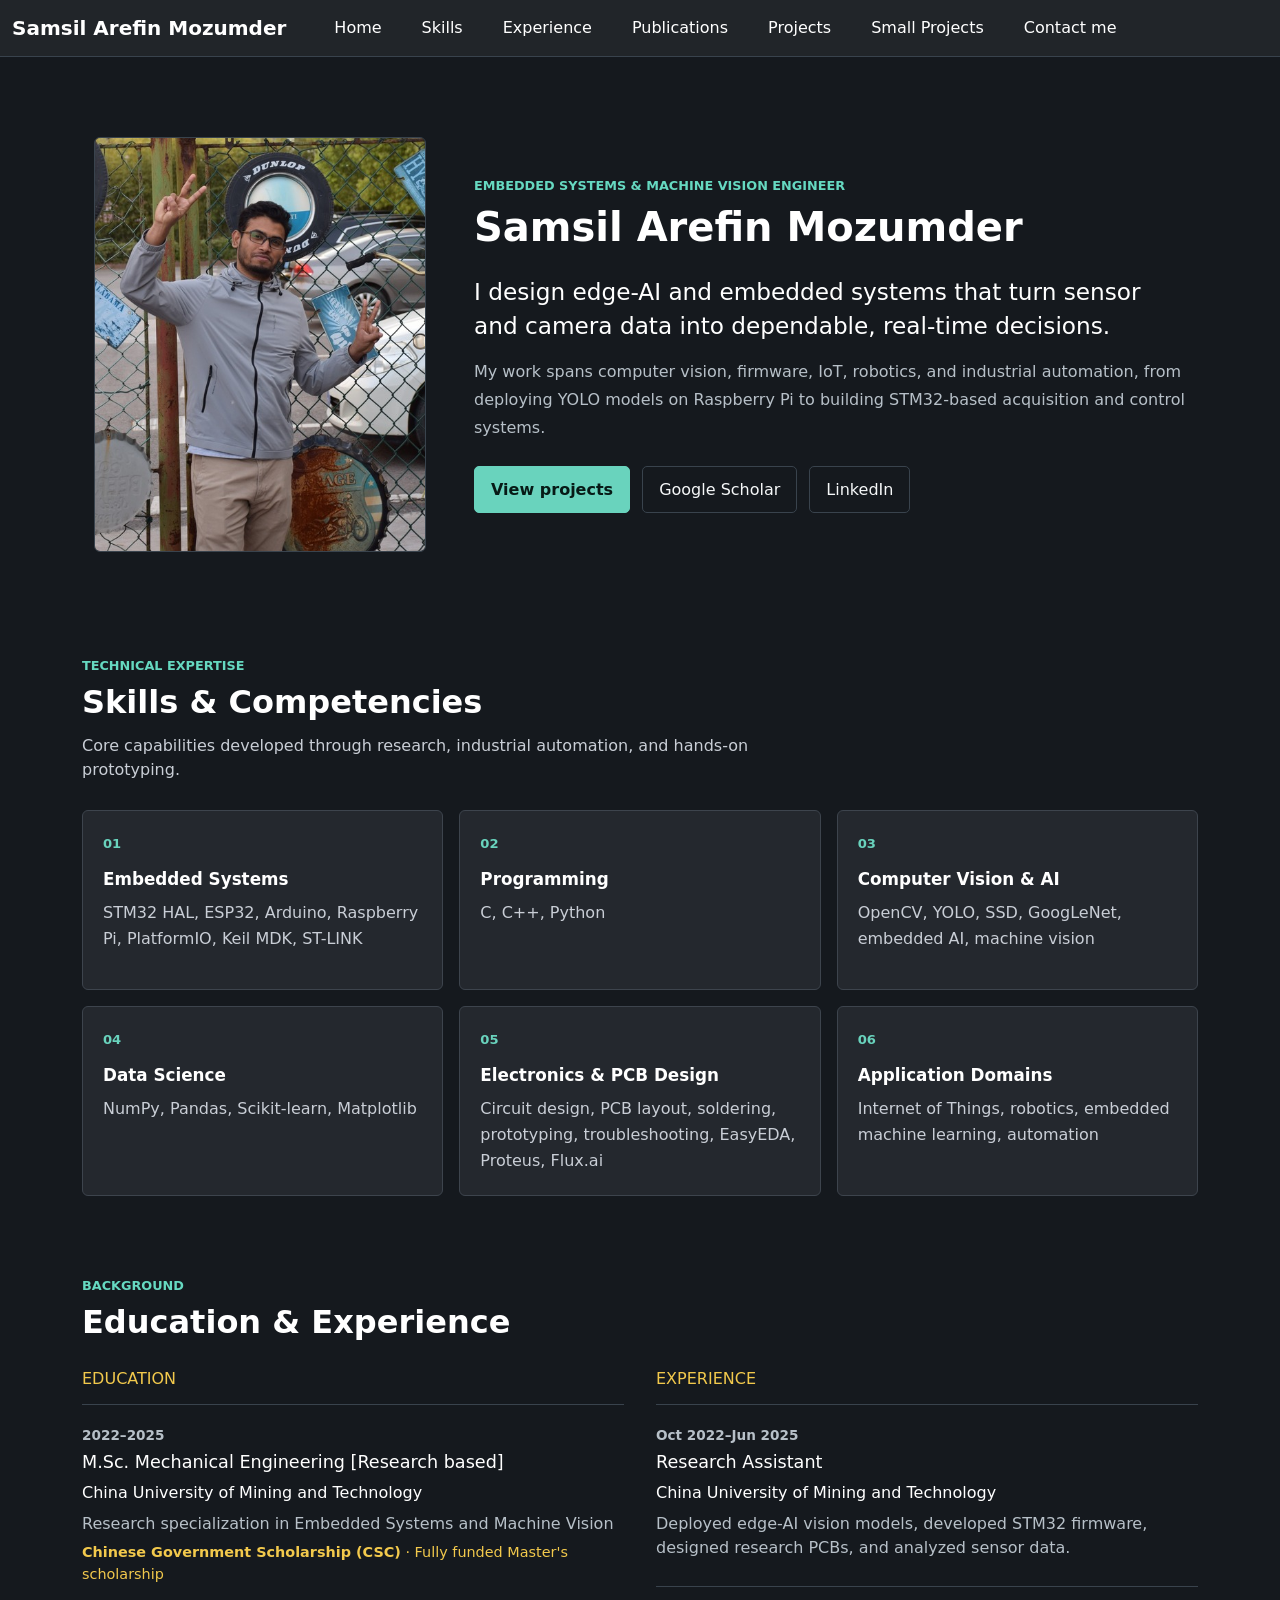
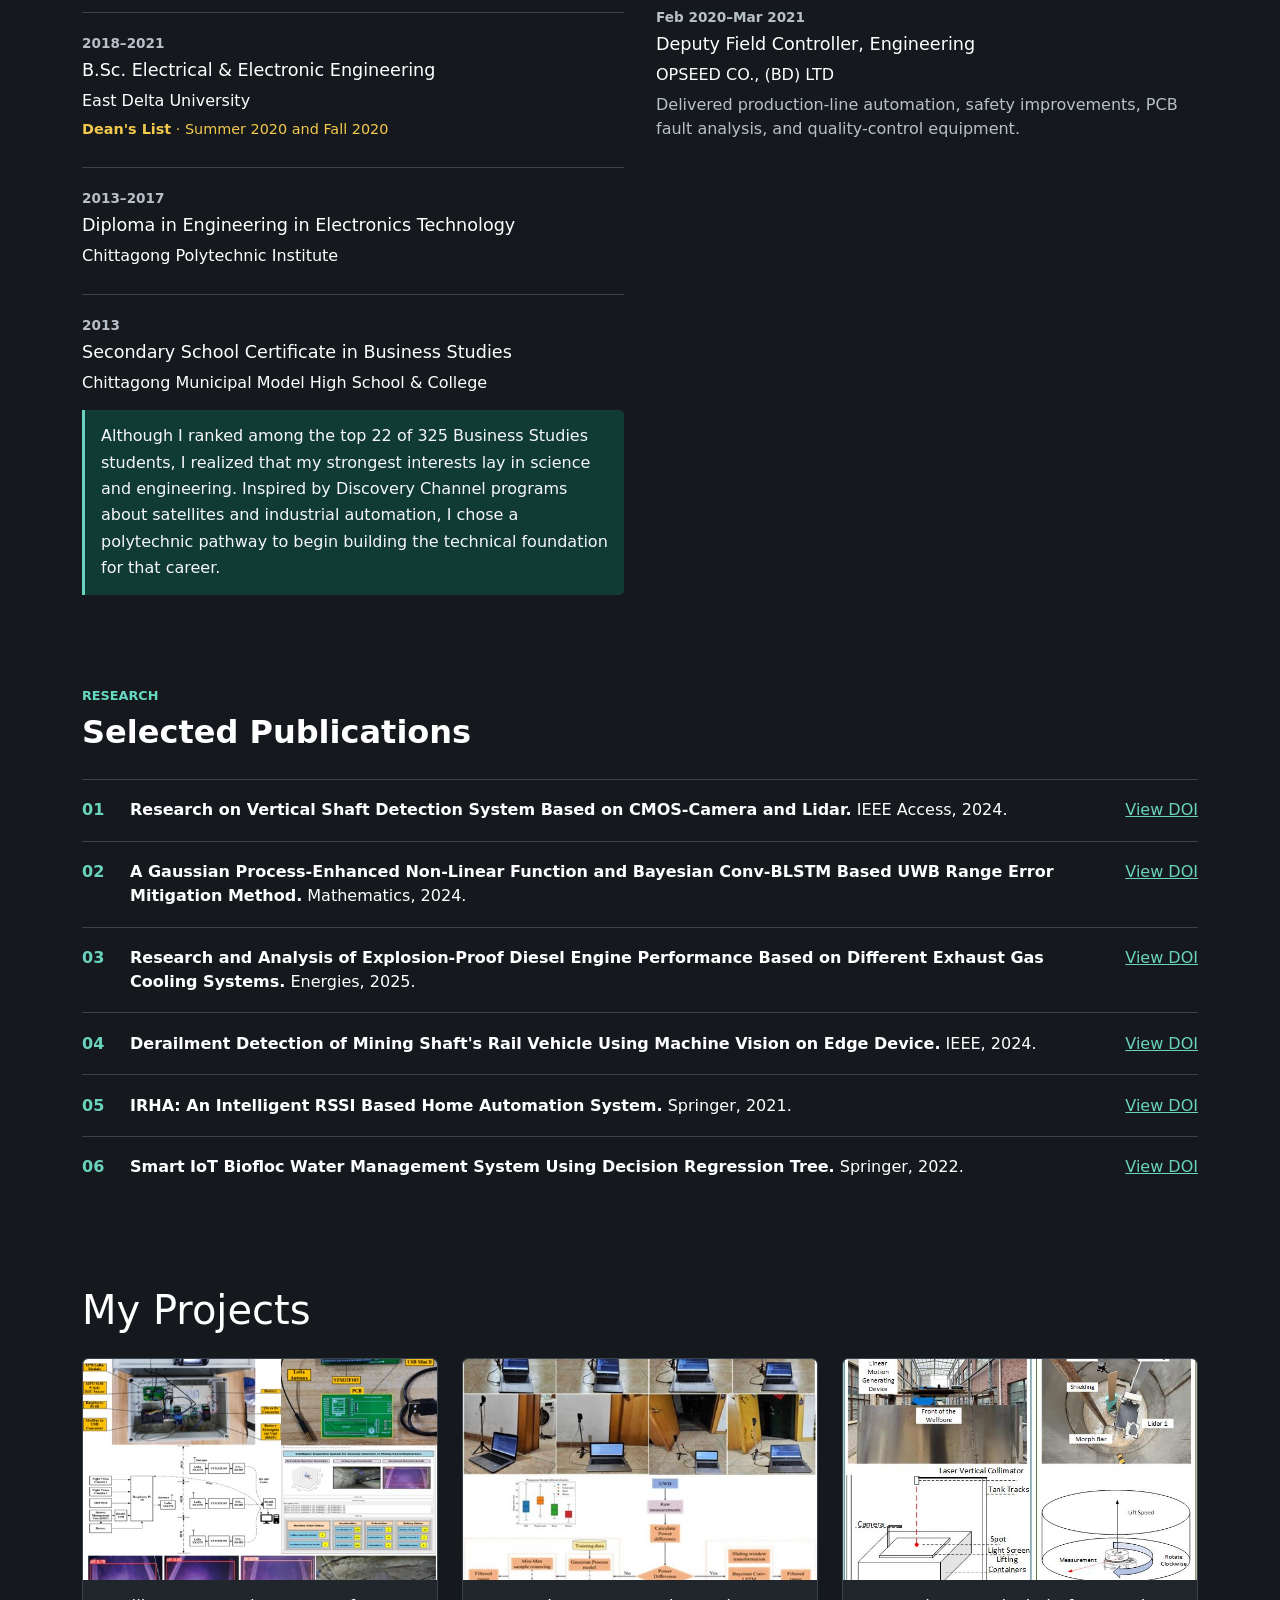
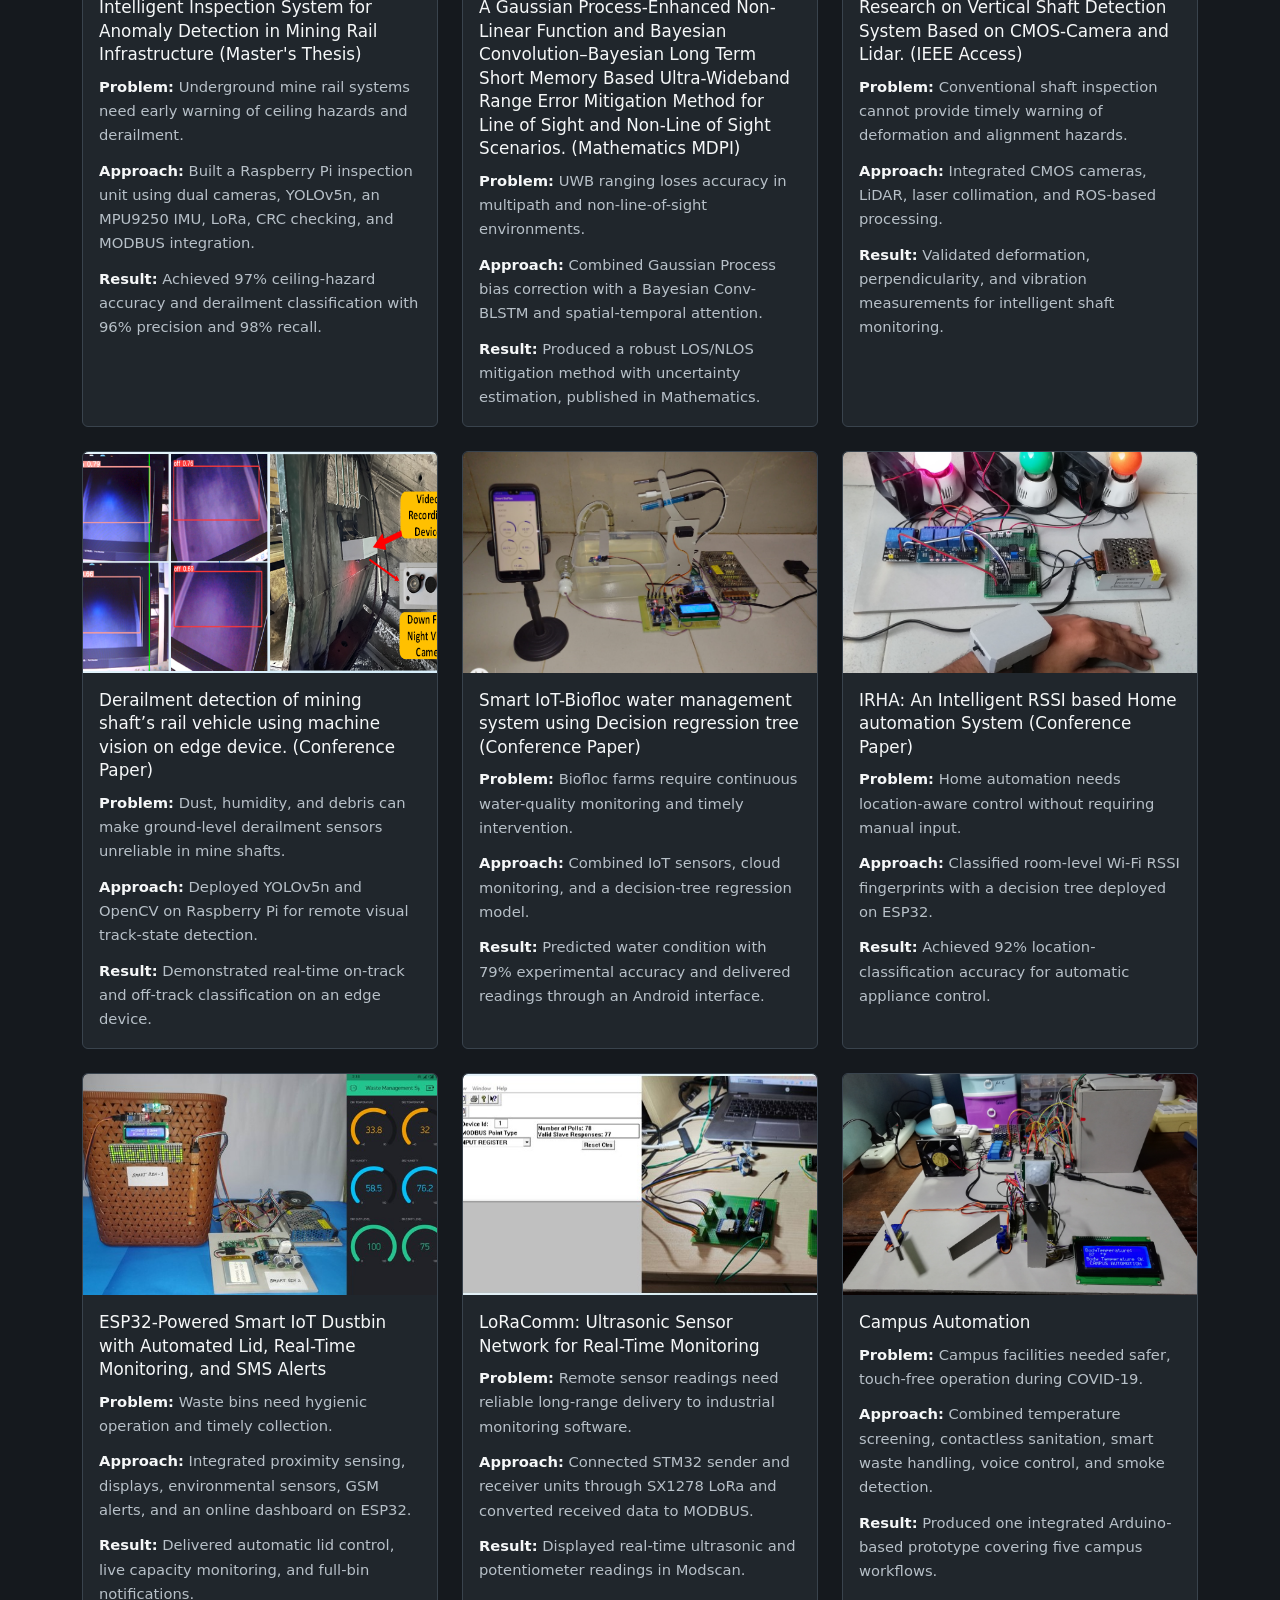
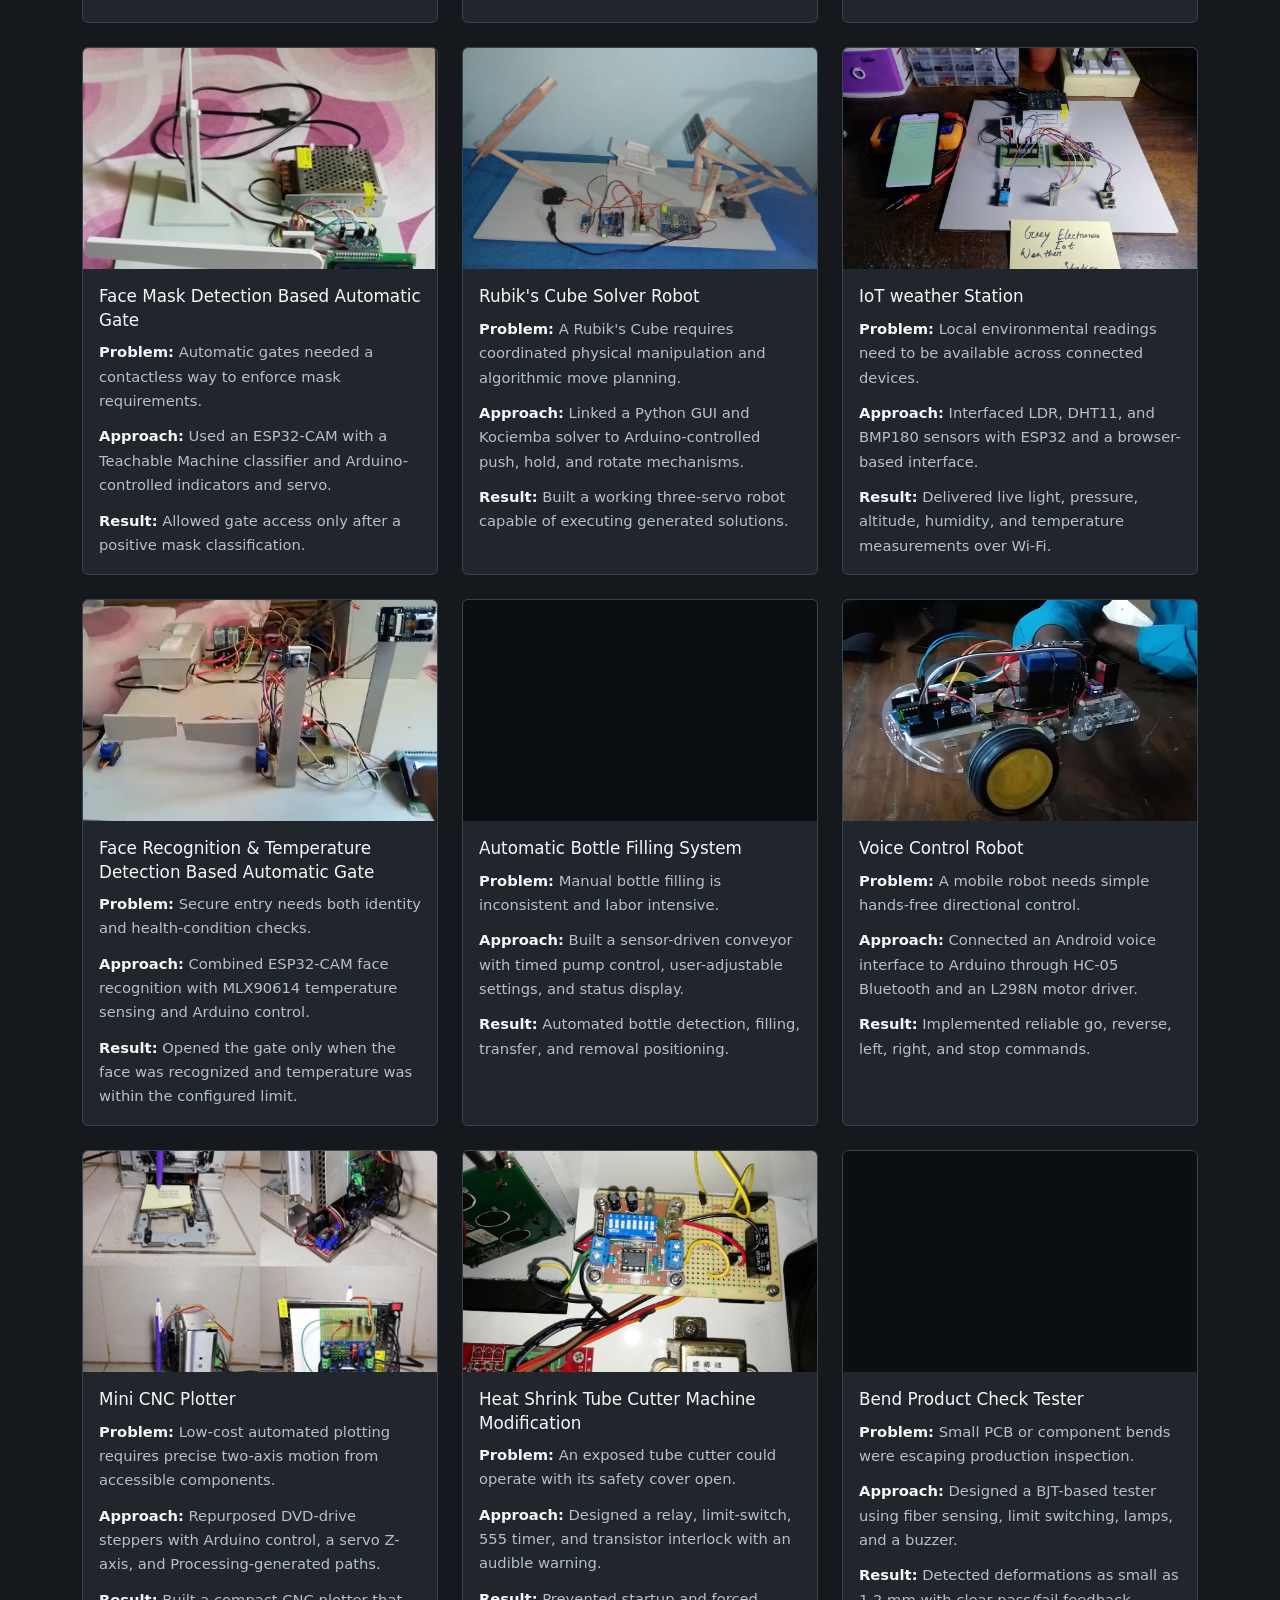
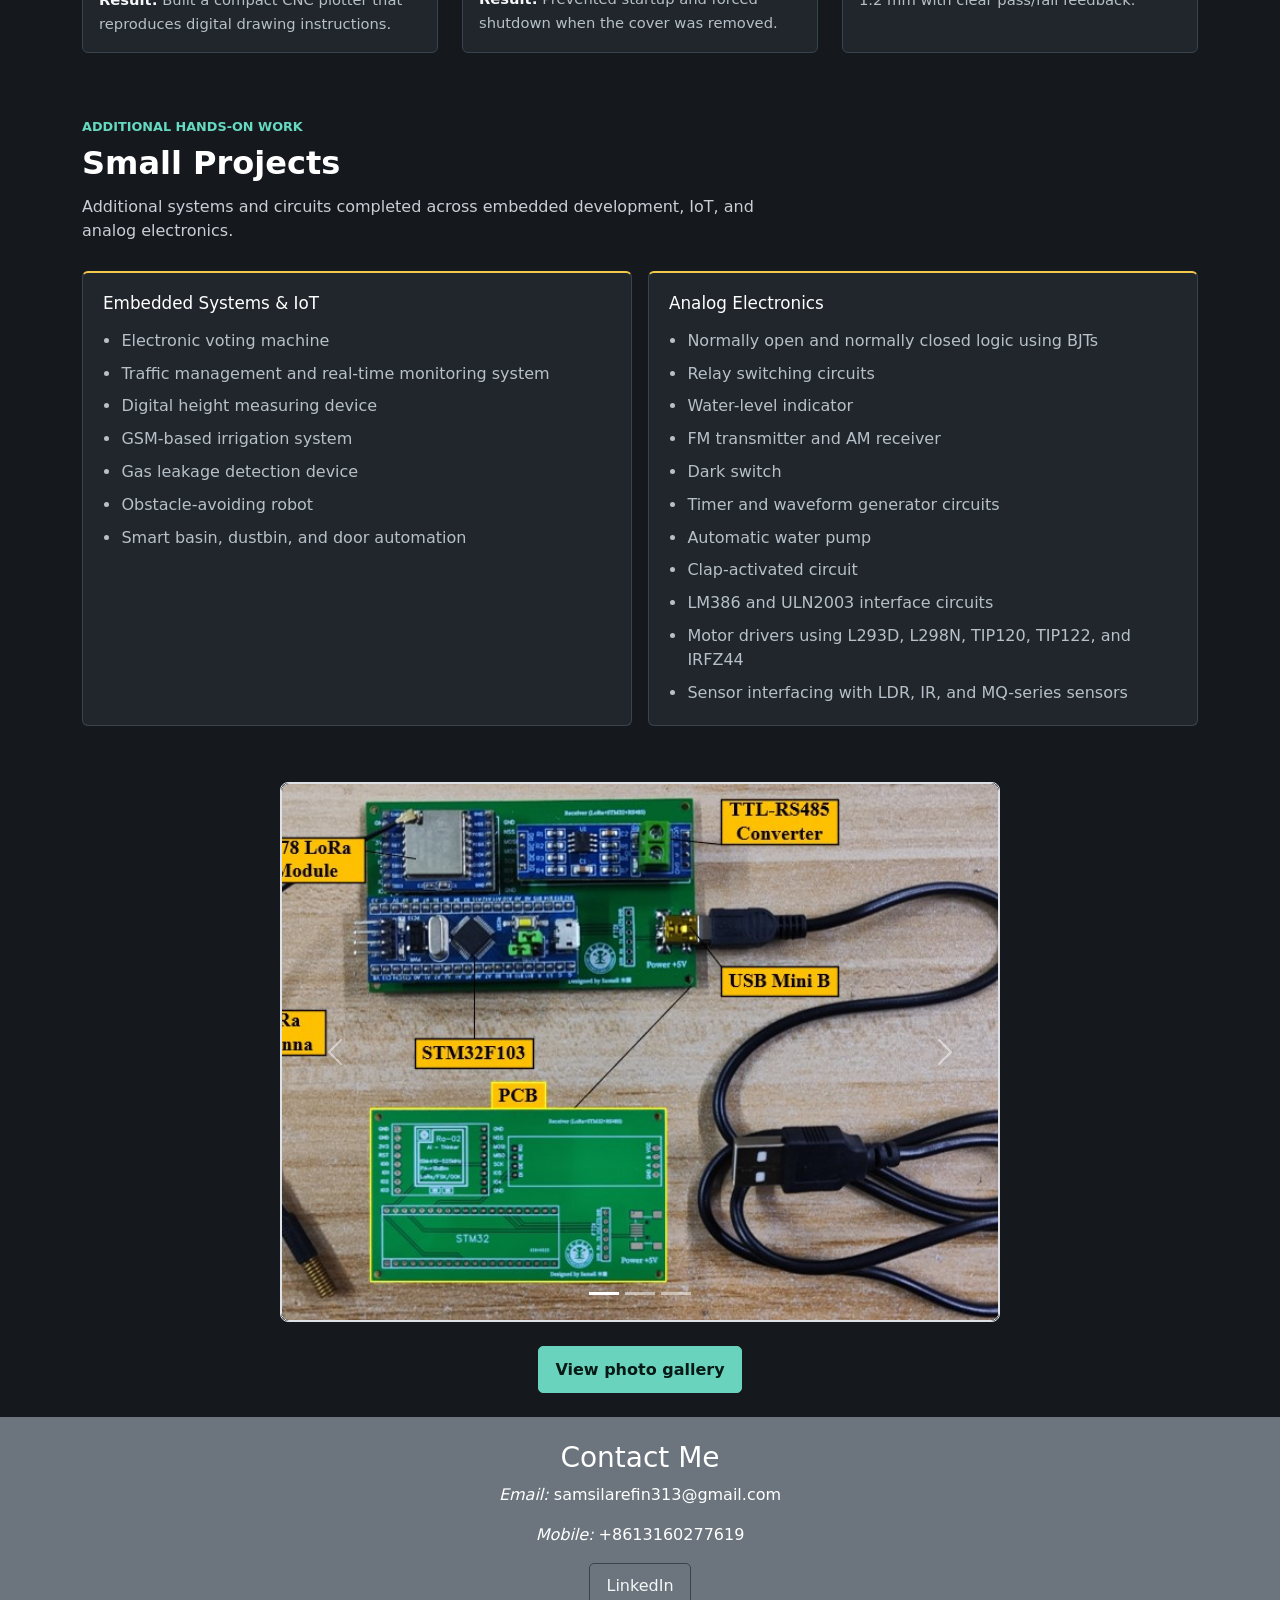
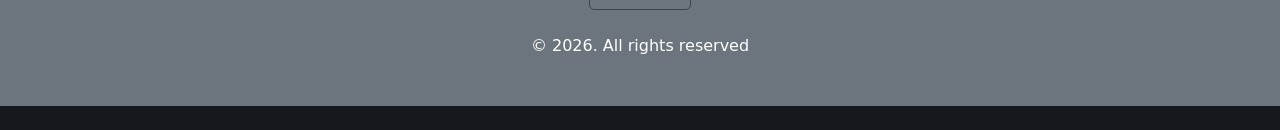
==== index.html @ e3fdceba "Highlight education pathway note" ====
<!DOCTYPE html>
<html lang="en">

<head>
  <meta charset="UTF-8" />
  <meta http-equiv="X-UA-Compatible" content="IE=edge" />
  <meta name="viewport" content="width=device-width, initial-scale=1.0" />
  <meta name="description" content="Embedded systems and machine vision engineer specializing in edge AI, computer vision, IoT, robotics, and industrial automation." />
  <title>Samsil Arefin Mozumder</title>
  <link rel="shortcut icon" href="images/Group 33091 (1).png" type="image/x-icon" />
  <link rel="stylesheet" href="style.css" />
  <link href="https://cdn.jsdelivr.net/npm/bootstrap@5.3.8/dist/css/bootstrap.min.css" rel="stylesheet"
    integrity="sha384-sRIl4kxILFvY47J16cr9ZwB07vP4J8+LH7qKQnuqkuIAvNWLzeN8tE5YBujZqJLB" crossorigin="anonymous" />
</head>

<body class="bg-dark">
  <header>
    <nav class="navbar navbar-expand-lg navbar-dark bg-dark">
      <div class="container-fluid">
        <a class="navbar-brand" href="#home">Samsil Arefin Mozumder</a>
        <button class="navbar-toggler" type="button" data-bs-toggle="collapse" data-bs-target="#navbarNavDropdown"
          aria-controls="navbarNavDropdown" aria-expanded="false" aria-label="Toggle navigation">
          <span class="navbar-toggler-icon"></span>
        </button>
        <div class="collapse navbar-collapse" id="navbarNavDropdown">
          <ul class="navbar-nav">
            <li class="nav-item">
              <a class="nav-link active btn-hover ms-4" aria-current="page" href="#home">Home</a>
            </li>
            <li class="nav-item">
              <a class="nav-link active btn-hover ms-4" href="#skills">Skills</a>
            </li>
            <li class="nav-item">
              <a class="nav-link active btn-hover ms-4" href="#experience">Experience</a>
            </li>
            <li class="nav-item">
              <a class="nav-link active btn-hover ms-4" href="#publications">Publications</a>
            </li>
            <li class="nav-item">
              <a class="nav-link active btn-hover ms-4" href="#projects">Projects</a>
            </li>
            <li class="nav-item">
              <a class="nav-link active btn-hover ms-4" href="#small-projects">Small Projects</a>
            </li>
            <li class="nav-item">
              <a class="nav-link active btn-hover ms-4" href="#contact">Contact me</a>
            </li>
          </ul>
        </div>
      </div>
    </nav>
  </header>

  <main class="container text-white">
    <div id="home" class="row align-item-center">
      <div class="col-lg-4 p-4 ms-auto mt-4">
        <img class="w-100" src="images/PP (1).jpg" alt="Portrait of Samsil Arefin Mozumder" />
      </div>

      <div class="col-lg-8 p-4 ms-auto mt-4">
        <p class="section-label">Embedded systems &amp; machine vision engineer</p>
        <h1 class="text-white mb-4 fw-bolder">Samsil Arefin Mozumder</h1>
        <p class="profile-lead">I design edge-AI and embedded systems that turn sensor and camera data into dependable, real-time decisions.</p>
        <p class="profile-summary">My work spans computer vision, firmware, IoT, robotics, and industrial automation, from deploying YOLO models on Raspberry Pi to building STM32-based acquisition and control systems.</p>
        <div class="profile-actions">
          <a class="action-link action-primary" href="#projects">View projects</a>
          <a class="action-link" href="https://scholar.google.com/citations?user=PEfnKz0AAAAJ&amp;hl=en" target="_blank" rel="noopener noreferrer">Google Scholar</a>
          <a class="action-link" href="https://www.linkedin.com/in/samsil-arefin-mozumder-20b20a14b/" target="_blank" rel="noopener noreferrer">LinkedIn</a>
        </div>

      </div>
    </div>

    <section id="skills" class="skills-section" aria-labelledby="skills-heading">
      <div class="section-heading">
        <p class="section-label">Technical expertise</p>
        <h2 id="skills-heading">Skills &amp; Competencies</h2>
        <p>Core capabilities developed through research, industrial automation, and hands-on prototyping.</p>
      </div>

      <div class="skills-grid">
        <article class="skill-group">
          <span class="skill-marker">01</span>
          <h3>Embedded Systems</h3>
          <p>STM32 HAL, ESP32, Arduino, Raspberry Pi, PlatformIO, Keil MDK, ST-LINK</p>
        </article>
        <article class="skill-group">
          <span class="skill-marker">02</span>
          <h3>Programming</h3>
          <p>C, C++, Python</p>
        </article>
        <article class="skill-group">
          <span class="skill-marker">03</span>
          <h3>Computer Vision &amp; AI</h3>
          <p>OpenCV, YOLO, SSD, GoogLeNet, embedded AI, machine vision</p>
        </article>
        <article class="skill-group">
          <span class="skill-marker">04</span>
          <h3>Data Science</h3>
          <p>NumPy, Pandas, Scikit-learn, Matplotlib</p>
        </article>
        <article class="skill-group">
          <span class="skill-marker">05</span>
          <h3>Electronics &amp; PCB Design</h3>
          <p>Circuit design, PCB layout, soldering, prototyping, troubleshooting, EasyEDA, Proteus, Flux.ai</p>
        </article>
        <article class="skill-group">
          <span class="skill-marker">06</span>
          <h3>Application Domains</h3>
          <p>Internet of Things, robotics, embedded machine learning, automation</p>
        </article>
      </div>
    </section>

    <section id="experience" class="content-section" aria-labelledby="experience-heading">
      <div class="section-heading"><p class="section-label">Background</p><h2 id="experience-heading">Education &amp; Experience</h2></div>
      <div class="timeline-grid">
        <div>
          <h3 class="column-title">Education</h3>
          <article class="timeline-item"><p class="item-date">2022–2025</p><h4>M.Sc. Mechanical Engineering [Research based]</h4><p>China University of Mining and Technology</p><p class="item-detail">Research specialization in Embedded Systems and Machine Vision</p><p class="education-honor"><strong>Chinese Government Scholarship (CSC)</strong> · Fully funded Master's scholarship</p></article>
          <article class="timeline-item"><p class="item-date">2018–2021</p><h4>B.Sc. Electrical &amp; Electronic Engineering</h4><p>East Delta University</p><p class="education-honor"><strong>Dean's List</strong> · Summer 2020 and Fall 2020</p></article>
          <article class="timeline-item"><p class="item-date">2013–2017</p><h4>Diploma in Engineering in Electronics Technology</h4><p>Chittagong Polytechnic Institute</p></article>
          <article class="timeline-item"><p class="item-date">2013</p><h4>Secondary School Certificate in Business Studies</h4><p>Chittagong Municipal Model High School &amp; College</p><p class="pathway-note">Although I ranked among the top 22 of 325 Business Studies students, I realized that my strongest interests lay in science and engineering. Inspired by Discovery Channel programs about satellites and industrial automation, I chose a polytechnic pathway to begin building the technical foundation for that career.</p></article>
        </div>
        <div>
          <h3 class="column-title">Experience</h3>
          <article class="timeline-item"><p class="item-date">Oct 2022–Jun 2025</p><h4>Research Assistant</h4><p>China University of Mining and Technology</p><p class="item-detail">Deployed edge-AI vision models, developed STM32 firmware, designed research PCBs, and analyzed sensor data.</p></article>
          <article class="timeline-item"><p class="item-date">Feb 2020–Mar 2021</p><h4>Deputy Field Controller, Engineering</h4><p>OPSEED CO., (BD) LTD</p><p class="item-detail">Delivered production-line automation, safety improvements, PCB fault analysis, and quality-control equipment.</p></article>
        </div>
      </div>
    </section>

    <section id="publications" class="content-section" aria-labelledby="publications-heading">
      <div class="section-heading"><p class="section-label">Research</p><h2 id="publications-heading">Selected Publications</h2></div>
      <ol class="publication-list">
        <li><span><strong>Research on Vertical Shaft Detection System Based on CMOS-Camera and Lidar.</strong> IEEE Access, 2024.</span><a href="https://doi.org/10.1109/access.2024.3420888" target="_blank" rel="noopener noreferrer">View DOI</a></li>
        <li><span><strong>A Gaussian Process-Enhanced Non-Linear Function and Bayesian Conv-BLSTM Based UWB Range Error Mitigation Method.</strong> Mathematics, 2024.</span><a href="https://doi.org/10.3390/math12233866" target="_blank" rel="noopener noreferrer">View DOI</a></li>
        <li><span><strong>Research and Analysis of Explosion-Proof Diesel Engine Performance Based on Different Exhaust Gas Cooling Systems.</strong> Energies, 2025.</span><a href="https://doi.org/10.3390/en18030610" target="_blank" rel="noopener noreferrer">View DOI</a></li>
        <li><span><strong>Derailment Detection of Mining Shaft's Rail Vehicle Using Machine Vision on Edge Device.</strong> IEEE, 2024.</span><a href="https://doi.org/10.1109/iditr62018.2024.10554334" target="_blank" rel="noopener noreferrer">View DOI</a></li>
        <li><span><strong>IRHA: An Intelligent RSSI Based Home Automation System.</strong> Springer, 2021.</span><a href="https://doi.org/10.1007/978-981-19-2541-2_14" target="_blank" rel="noopener noreferrer">View DOI</a></li>
        <li><span><strong>Smart IoT Biofloc Water Management System Using Decision Regression Tree.</strong> Springer, 2022.</span><a href="https://doi.org/10.1007/978-981-19-2445-3_15" target="_blank" rel="noopener noreferrer">View DOI</a></li>
      </ol>
    </section>

    <!------------------
             Project Card Area  
          ----------------------->

        <div id="projects">
      <h1 class="my-4">My Projects</h1>
      <div class="row row-cols-1 row-cols-md-3 g-4 text-black">
        <div class="col">
          <div class="card h-100 single-card rounded-2">
            <img src="images/project/ms-thesis.jpg" class="card-img-top" alt="Mining rail infrastructure inspection system" loading="lazy" decoding="async" />
            <div class="card-body">
              <h5 class="card-title">
                 Intelligent Inspection System for Anomaly Detection in Mining Rail Infrastructure (Master's Thesis)

              </h5>
              <div class="card-text project-summary">
                <p><strong>Problem:</strong> Underground mine rail systems need early warning of ceiling hazards and derailment.</p>
                <p><strong>Approach:</strong> Built a Raspberry Pi inspection unit using dual cameras, YOLOv5n, an MPU9250 IMU, LoRa, CRC checking, and MODBUS integration.</p>
                <p><strong>Result:</strong> Achieved 97% ceiling-hazard accuracy and derailment classification with 96% precision and 98% recall.</p>
              </div>
            </div>
          </div>
        </div>
        <div class="col">
          
          <div class="card h-100 single-card rounded-2">
            <img src="images/project/uwb.jpg" class="card-img-top" alt="Ultra-wideband ranging research setup" loading="lazy" decoding="async" />
            <div class="card-body">
              <h5 class="card-title">
                 A Gaussian Process-Enhanced Non-Linear Function and Bayesian Convolution–Bayesian Long Term
                Short Memory Based Ultra-Wideband Range Error Mitigation Method for Line of Sight and 
                Non-Line of Sight Scenarios. (Mathematics MDPI)

              </h5>
              <div class="card-text project-summary">
                <p><strong>Problem:</strong> UWB ranging loses accuracy in multipath and non-line-of-sight environments.</p>
                <p><strong>Approach:</strong> Combined Gaussian Process bias correction with a Bayesian Conv-BLSTM and spatial-temporal attention.</p>
                <p><strong>Result:</strong> Produced a robust LOS/NLOS mitigation method with uncertainty estimation, published in Mathematics.</p>
              </div>
            </div>
          </div>
        </div>
        <div class="col">
          
          <div class="card h-100 single-card rounded-2">
            <img src="images/project/lidar.jpg" class="card-img-top" alt="CMOS camera and LiDAR shaft inspection system" loading="lazy" decoding="async" />
            <div class="card-body">
              <h5 class="card-title">
                 Research on Vertical Shaft Detection System Based on CMOS-Camera and Lidar. (IEEE Access)
              </h5>
              <div class="card-text project-summary">
                <p><strong>Problem:</strong> Conventional shaft inspection cannot provide timely warning of deformation and alignment hazards.</p>
                <p><strong>Approach:</strong> Integrated CMOS cameras, LiDAR, laser collimation, and ROS-based processing.</p>
                <p><strong>Result:</strong> Validated deformation, perpendicularity, and vibration measurements for intelligent shaft monitoring.</p>
              </div>
            </div>
          </div>
        </div>
        
        <div class="col">
          <div class="card h-100 single-card rounded-2">
            <img src="images/project/profile-MV-MS.png" class="card-img-top" alt="Edge machine-vision derailment detection" loading="lazy" decoding="async" />
            <div class="card-body">
              <h5 class="card-title">
                 Derailment detection of mining shaft’s rail vehicle using machine vision on edge device. (Conference Paper)
              </h5>
              <div class="card-text project-summary">
                <p><strong>Problem:</strong> Dust, humidity, and debris can make ground-level derailment sensors unreliable in mine shafts.</p>
                <p><strong>Approach:</strong> Deployed YOLOv5n and OpenCV on Raspberry Pi for remote visual track-state detection.</p>
                <p><strong>Result:</strong> Demonstrated real-time on-track and off-track classification on an edge device.</p>
              </div>
            </div>
          </div>
        </div>
    
        <div class="col">
          <div class="card h-100 single-card rounded-2">
            <img src="images/project/Bio floc.jpg" class="card-img-top" alt="Smart IoT Biofloc monitoring system" loading="lazy" decoding="async" />
            <div class="card-body">
              <h5 class="card-title">
                Smart IoT-Biofloc water management system using Decision regression tree (Conference Paper)
              </h5>
              <div class="card-text project-summary">
                <p><strong>Problem:</strong> Biofloc farms require continuous water-quality monitoring and timely intervention.</p>
                <p><strong>Approach:</strong> Combined IoT sensors, cloud monitoring, and a decision-tree regression model.</p>
                <p><strong>Result:</strong> Predicted water condition with 79% experimental accuracy and delivered readings through an Android interface.</p>
              </div>
            </div>
          </div>
        </div>

        <div class="col">
          <div class="card h-100 single-card rounded-2">
            <img src="images/project/RSSI.jpg" class="card-img-top" alt="RSSI-based intelligent home automation" loading="lazy" decoding="async" />
            <div class="card-body">
              <h5 class="card-title">
                IRHA: An Intelligent RSSI based Home automation System (Conference Paper)
              </h5>
              <div class="card-text project-summary">
                <p><strong>Problem:</strong> Home automation needs location-aware control without requiring manual input.</p>
                <p><strong>Approach:</strong> Classified room-level Wi-Fi RSSI fingerprints with a decision tree deployed on ESP32.</p>
                <p><strong>Result:</strong> Achieved 92% location-classification accuracy for automatic appliance control.</p>
              </div>
            </div>
          </div>
        </div>

        <div class="col">
          <div class="card h-100 single-card rounded-2">
            <img src="images/project/dustbin.jpg" class="card-img-top" alt="ESP32 smart waste bin prototype" loading="lazy" decoding="async" />
            <div class="card-body">
              <h5 class="card-title">ESP32-Powered Smart IoT Dustbin with Automated Lid, Real-Time Monitoring, and SMS Alerts</h5>
              <div class="card-text project-summary">
                <p><strong>Problem:</strong> Waste bins need hygienic operation and timely collection.</p>
                <p><strong>Approach:</strong> Integrated proximity sensing, displays, environmental sensors, GSM alerts, and an online dashboard on ESP32.</p>
                <p><strong>Result:</strong> Delivered automatic lid control, live capacity monitoring, and full-bin notifications.</p>
              </div>
            </div>
          </div>
        </div>

        <div class="col">
          <div class="card h-100 single-card rounded-2">
            <img src="images/project/lora.jpg" class="card-img-top" alt="STM32 LoRa sensor network" loading="lazy" decoding="async" />
            <div class="card-body">
              <h5 class="card-title">LoRaComm: Ultrasonic Sensor Network for Real-Time Monitoring</h5>
              <div class="card-text project-summary">
                <p><strong>Problem:</strong> Remote sensor readings need reliable long-range delivery to industrial monitoring software.</p>
                <p><strong>Approach:</strong> Connected STM32 sender and receiver units through SX1278 LoRa and converted received data to MODBUS.</p>
                <p><strong>Result:</strong> Displayed real-time ultrasonic and potentiometer readings in Modscan.</p>
              </div>
            </div>
          </div>
        </div>
        

        <div class="col">
          <div class="card h-100 single-card rounded-2">
            <img src="images/project/Campus automation.jpg" class="card-img-top" alt="Contactless campus automation prototype" loading="lazy" decoding="async" />
            <div class="card-body">
              <h5 class="card-title">Campus Automation</h5>
              <div class="card-text project-summary">
                <p><strong>Problem:</strong> Campus facilities needed safer, touch-free operation during COVID-19.</p>
                <p><strong>Approach:</strong> Combined temperature screening, contactless sanitation, smart waste handling, voice control, and smoke detection.</p>
                <p><strong>Result:</strong> Produced one integrated Arduino-based prototype covering five campus workflows.</p>
              </div>
            </div>
          </div>
        </div>

        <div class="col">
          <div class="card h-100 single-card rounded-2">
            <img src="images/project/face-mask.jpg" class="card-img-top" alt="Face-mask detection automatic gate" loading="lazy" decoding="async" />
            <div class="card-body">
              <h5 class="card-title">
                Face Mask Detection Based Automatic Gate
              </h5>
              <div class="card-text project-summary">
                <p><strong>Problem:</strong> Automatic gates needed a contactless way to enforce mask requirements.</p>
                <p><strong>Approach:</strong> Used an ESP32-CAM with a Teachable Machine classifier and Arduino-controlled indicators and servo.</p>
                <p><strong>Result:</strong> Allowed gate access only after a positive mask classification.</p>
              </div>
            </div>
          </div>
        </div>

        <div class="col">
          <div class="card h-100 single-card rounded-2">
            <img src="images/project/Rubik's cube.jpg" class="card-img-top" alt="Arduino Rubik's Cube solver robot" loading="lazy" decoding="async" />
            <div class="card-body">
              <h5 class="card-title">Rubik's Cube Solver Robot</h5>
              <div class="card-text project-summary">
                <p><strong>Problem:</strong> A Rubik's Cube requires coordinated physical manipulation and algorithmic move planning.</p>
                <p><strong>Approach:</strong> Linked a Python GUI and Kociemba solver to Arduino-controlled push, hold, and rotate mechanisms.</p>
                <p><strong>Result:</strong> Built a working three-servo robot capable of executing generated solutions.</p>
              </div>
            </div>
          </div>
        </div>

        <div class="col">
          <div class="card h-100 single-card rounded-2">
            <img src="images/project/iot weather.jpg" class="card-img-top" alt="ESP32 IoT weather station" loading="lazy" decoding="async" />
            <div class="card-body">
              <h5 class="card-title">IoT weather Station</h5>
              <div class="card-text project-summary">
                <p><strong>Problem:</strong> Local environmental readings need to be available across connected devices.</p>
                <p><strong>Approach:</strong> Interfaced LDR, DHT11, and BMP180 sensors with ESP32 and a browser-based interface.</p>
                <p><strong>Result:</strong> Delivered live light, pressure, altitude, humidity, and temperature measurements over Wi-Fi.</p>
              </div>
            </div>
          </div>
        </div>

        <div class="col">
          <div class="card single-card h-100 rounded-2">
            <img src="images/project/Face recog.PNG" class="card-img-top" alt="Face recognition and temperature gate" loading="lazy" decoding="async" />
            <div class="card-body">
              <h5 class="card-title">
                Face Recognition &amp; Temperature Detection Based Automatic Gate
              </h5>
              <div class="card-text project-summary">
                <p><strong>Problem:</strong> Secure entry needs both identity and health-condition checks.</p>
                <p><strong>Approach:</strong> Combined ESP32-CAM face recognition with MLX90614 temperature sensing and Arduino control.</p>
                <p><strong>Result:</strong> Opened the gate only when the face was recognized and temperature was within the configured limit.</p>
              </div>
            </div>
          </div>
        </div>

        <div class="col">
          <div class="card h-100 single-card rounded-2">
            <img src="images/project/Bottle fill.jpg" class="card-img-top" alt="Automatic bottle filling machine" loading="lazy" decoding="async" />
            <div class="card-body">
              <h5 class="card-title">Automatic Bottle Filling System</h5>
              <div class="card-text project-summary">
                <p><strong>Problem:</strong> Manual bottle filling is inconsistent and labor intensive.</p>
                <p><strong>Approach:</strong> Built a sensor-driven conveyor with timed pump control, user-adjustable settings, and status display.</p>
                <p><strong>Result:</strong> Automated bottle detection, filling, transfer, and removal positioning.</p>
              </div>
            </div>
          </div>
        </div>

        <div class="col">
          <div class="card h-100 single-card rounded-2">
            <img src="images/project/Voice Control Robot.PNG" class="card-img-top" alt="Bluetooth voice-controlled robot" loading="lazy" decoding="async" />
            <div class="card-body">
              <h5 class="card-title">Voice Control Robot</h5>
              <div class="card-text project-summary">
                <p><strong>Problem:</strong> A mobile robot needs simple hands-free directional control.</p>
                <p><strong>Approach:</strong> Connected an Android voice interface to Arduino through HC-05 Bluetooth and an L298N motor driver.</p>
                <p><strong>Result:</strong> Implemented reliable go, reverse, left, right, and stop commands.</p>
              </div>
            </div>
          </div>
        </div>



        <div class="col">
          <div class="card h-100 single-card rounded-2">
            <img src="images/project/plotter.jpg" class="card-img-top" alt="Mini CNC plotter prototype" loading="lazy" decoding="async" />
            <div class="card-body">
              <h5 class="card-title">Mini CNC Plotter</h5>
              <div class="card-text project-summary">
                <p><strong>Problem:</strong> Low-cost automated plotting requires precise two-axis motion from accessible components.</p>
                <p><strong>Approach:</strong> Repurposed DVD-drive steppers with Arduino control, a servo Z-axis, and Processing-generated paths.</p>
                <p><strong>Result:</strong> Built a compact CNC plotter that reproduces digital drawing instructions.</p>
              </div>
            </div>
          </div>
        </div>





        <div class="col">
          <div class="card h-100 single-card rounded-2">
            <img src="images/project/heat shirk (2).jpg" class="card-img-top" alt="Heat-shrink cutter safety modification" loading="lazy" decoding="async" />
            <div class="card-body">
              <h5 class="card-title">
                Heat Shrink Tube Cutter Machine Modification
              </h5>
              <div class="card-text project-summary">
                <p><strong>Problem:</strong> An exposed tube cutter could operate with its safety cover open.</p>
                <p><strong>Approach:</strong> Designed a relay, limit-switch, 555 timer, and transistor interlock with an audible warning.</p>
                <p><strong>Result:</strong> Prevented startup and forced shutdown when the cover was removed.</p>
              </div>
            </div>
          </div>
        </div>
        <div class="col">
          <div class="card h-100 single-card rounded-2">
            <img src="images/project/bend check.jpg" class="card-img-top" alt="Bend product quality-control tester" loading="lazy" decoding="async" />
            <div class="card-body">
              <h5 class="card-title">Bend Product Check Tester</h5>
              <div class="card-text project-summary">
                <p><strong>Problem:</strong> Small PCB or component bends were escaping production inspection.</p>
                <p><strong>Approach:</strong> Designed a BJT-based tester using fiber sensing, limit switching, lamps, and a buzzer.</p>
                <p><strong>Result:</strong> Detected deformations as small as 1.2 mm with clear pass/fail feedback.</p>
              </div>
            </div>
          </div>
        </div>
      </div>
    </div>

    <section id="small-projects" aria-labelledby="small-projects-heading">
      <div class="section-heading"><p class="section-label">Additional hands-on work</p><h2 id="small-projects-heading">Small Projects</h2><p>Additional systems and circuits completed across embedded development, IoT, and analog electronics.</p></div>
      <div class="small-project-grid">
        <article class="small-project-group">
          <h3>Embedded Systems &amp; IoT</h3>
          <ul>
            <li>Electronic voting machine</li><li>Traffic management and real-time monitoring system</li>
            <li>Digital height measuring device</li><li>GSM-based irrigation system</li>
            <li>Gas leakage detection device</li><li>Obstacle-avoiding robot</li>
            <li>Smart basin, dustbin, and door automation</li>
          </ul>
        </article>
        <article class="small-project-group">
          <h3>Analog Electronics</h3>
          <ul>
            <li>Normally open and normally closed logic using BJTs</li><li>Relay switching circuits</li>
            <li>Water-level indicator</li><li>FM transmitter and AM receiver</li>
            <li>Dark switch</li><li>Timer and waveform generator circuits</li>
            <li>Automatic water pump</li><li>Clap-activated circuit</li>
            <li>LM386 and ULN2003 interface circuits</li><li>Motor drivers using L293D, L298N, TIP120, TIP122, and IRFZ44</li>
            <li>Sensor interfacing with LDR, IR, and MQ-series sensors</li>
          </ul>
        </article>
      </div>
    </section>

    <!-- Photo Slider -->
    <div id="carouselExampleIndicators" class="carousel slide w-50 mx-auto my-4 border rounded-3"
      data-bs-ride="carousel">
      <div class="carousel-indicators">
        <button type="button" data-bs-target="#carouselExampleIndicators" data-bs-slide-to="0" class="active"
          aria-current="true" aria-label="Slide 1"></button>
        <button type="button" data-bs-target="#carouselExampleIndicators" data-bs-slide-to="1"
          aria-label="Slide 2"></button>
        <button type="button" data-bs-target="#carouselExampleIndicators" data-bs-slide-to="2"
          aria-label="Slide 3"></button>
      </div>
      <div class="carousel-inner">
        <div class="carousel-item active">
          <img src="gallery/photo/PCB.jpg" class="d-block w-100 border rounded-3" alt="Printed circuit board prototype" loading="lazy" />
        </div>
        <div class="carousel-item">
          <img src="gallery/photo/pcb1.jpg" class="d-block w-100 border rounded-3" alt="PCB assembly and bench testing" loading="lazy" />
        </div>
        <div class="carousel-item">
          <img src="gallery/photo/pic-5.jpg" class="d-block w-100 border rounded-3" alt="Electronics bench prototype" loading="lazy" />
        </div>
      </div>
      <button class="carousel-control-prev" type="button" data-bs-target="#carouselExampleIndicators"
        data-bs-slide="prev">
        <span class="carousel-control-prev-icon" aria-hidden="true"></span>
        <span class="visually-hidden">Previous</span>
      </button>
      <button class="carousel-control-next" type="button" data-bs-target="#carouselExampleIndicators"
        data-bs-slide="next">
        <span class="carousel-control-next-icon" aria-hidden="true"></span>
        <span class="visually-hidden">Next</span>
      </button>
    </div>

    <!-- Gallery Button  -->

    <div class="text-center">
      <a class="action-link action-primary" href="gallery/gallery.html">View photo gallery</a>
    </div>
  </main>

  <!-- Footer section  -->
  <footer id="contact" class="bg-secondary">
    <div class="p-4 my-4 mx-auto text-center text-white">
      <h3>Contact Me</h3>
      <p>
        <span class="text-white"><i class="fas fa-envelope-square"> Email:</i></span>
        samsilarefin313@gmail.com
      </p>
      <p>
        <span class="text-white"><i class="fas fa-mobile-alt"> Mobile:</i></span>
        +8613160277619
      </p>
      <a class="action-link" target="_blank" rel="noopener noreferrer" href="https://www.linkedin.com/in/samsil-arefin-mozumder-20b20a14b">LinkedIn</a>

      <p class="my-4">© 2026. All rights reserved</p>
    </div>
  </footer>

  <script src="https://cdn.jsdelivr.net/npm/bootstrap@5.3.8/dist/js/bootstrap.bundle.min.js"
    integrity="sha384-FKyoEForCGlyvwx9Hj09JcYn3nv7wiPVlz7YYwJrWVcXK/BmnVDxM+D2scQbITxI"
    crossorigin="anonymous"></script>
</body>

</html>
---- style.css ----
.btn-hover:hover {
    box-shadow: 4px 4px 10px rgb(250, 249, 249);
    border-radius: 10px;
    border: 1px solid cyan;
    transform: scale(1.01);
}


.single-card:hover {
    box-shadow: 4px 4px 15px rgb(250, 249, 249);
    border-radius: 10px;
    border: 1px solid rgb(255, 0, 255);
    /* transform: scale(1.02); */
}

html {
    scroll-behavior: smooth;
}

.profile-tagline {
    color: #f2c94c;
    margin-bottom: 1rem;
}

.skills-section {
    margin: 1rem 0;
    padding: 2rem 0;
    scroll-margin-top: 1rem;
}

.section-heading {
    max-width: 720px;
    margin-bottom: 1.75rem;
}

.section-heading h2 {
    margin-bottom: 0.75rem;
    font-size: 2rem;
    font-weight: 700;
}

.section-heading > p:last-child {
    color: #c9ced6;
    margin-bottom: 0;
}

.section-label {
    color: #66d9c1;
    font-size: 0.8rem;
    font-weight: 700;
    margin-bottom: 0.5rem;
    text-transform: uppercase;
}

.skills-grid {
    display: grid;
    grid-template-columns: repeat(3, minmax(0, 1fr));
    gap: 1rem;
}

.skill-group {
    min-height: 180px;
    padding: 1.25rem;
    background: #24282e;
    border: 1px solid #3d444d;
    border-radius: 6px;
}

.skill-group h3 {
    margin: 0.9rem 0 0.65rem;
    font-size: 1.05rem;
    font-weight: 700;
}

.skill-group p {
    color: #c9ced6;
    line-height: 1.65;
    margin: 0;
}

.skill-icon {
    color: #66d9c1;
    font-size: 1.35rem;
}

@media (max-width: 991.98px) {
    .skills-grid {
        grid-template-columns: repeat(2, minmax(0, 1fr));
    }
}

@media (max-width: 575.98px) {
    .skills-grid {
        grid-template-columns: 1fr;
    }

    .skill-group {
        min-height: auto;
    }
}

:root {
    --surface: #15191e;
    --surface-raised: #20262c;
    --border: #39434d;
    --text: #f5f7f8;
    --muted: #b7c0c8;
    --accent: #69d3bd;
    --accent-strong: #103b34;
    --highlight: #f2c94c;
}

body.bg-dark {
    background: var(--surface) !important;
    color: var(--text);
}

.navbar {
    border-bottom: 1px solid var(--border);
}

.navbar-brand {
    font-weight: 700;
}

#home {
    min-height: 520px;
    align-items: center;
    padding: 2rem 0;
}

#home img {
    aspect-ratio: 4 / 5;
    object-fit: cover;
    border: 1px solid var(--border);
    border-radius: 6px;
}

.profile-lead {
    max-width: 760px;
    font-size: 1.45rem;
    line-height: 1.45;
}

.profile-summary {
    max-width: 720px;
    color: var(--muted);
    line-height: 1.75;
}

.profile-actions {
    display: flex;
    flex-wrap: wrap;
    gap: 0.75rem;
    margin-top: 1.5rem;
}

.action-link {
    display: inline-flex;
    align-items: center;
    min-height: 42px;
    padding: 0.65rem 1rem;
    color: var(--text);
    border: 1px solid var(--border);
    border-radius: 5px;
    text-decoration: none;
}

.action-link:hover, .action-link:focus-visible {
    color: var(--text);
    border-color: var(--accent);
}

.action-primary {
    color: #071a16;
    background: var(--accent);
    border-color: var(--accent);
    font-weight: 700;
}

.action-primary:hover, .action-primary:focus-visible {
    color: #071a16;
    background: #8be0cf;
}

.content-section, #projects, #small-projects {
    padding: 2rem 0;
    scroll-margin-top: 1rem;
}

.timeline-grid {
    display: grid;
    grid-template-columns: repeat(2, minmax(0, 1fr));
    gap: 2rem;
}

.column-title {
    margin-bottom: 1rem;
    color: var(--highlight);
    font-size: 1rem;
    text-transform: uppercase;
}

.timeline-item {
    padding: 1.25rem 0;
    border-top: 1px solid var(--border);
}

.timeline-item h4 {
    font-size: 1.1rem;
}

.timeline-item p {
    margin-bottom: 0.4rem;
}

.item-date, .item-detail {
    color: var(--muted);
}

.education-honor {
    color: var(--highlight);
    font-size: 0.9rem;
}

.pathway-note {
    margin-top: 0.9rem;
    padding: 0.85rem 1rem;
    color: var(--text);
    background: var(--accent-strong);
    border-left: 3px solid var(--accent);
    border-radius: 0 5px 5px 0;
    line-height: 1.65;
}

.item-date {
    font-size: 0.85rem;
    font-weight: 700;
}

.publication-list {
    margin: 0;
    padding: 0;
    list-style: none;
    counter-reset: publication;
}

.publication-list li {
    display: grid;
    grid-template-columns: 2rem 1fr auto;
    gap: 1rem;
    align-items: start;
    padding: 1.15rem 0;
    border-top: 1px solid var(--border);
    counter-increment: publication;
}

.publication-list li::before {
    content: counter(publication, decimal-leading-zero);
    color: var(--accent);
    font-weight: 700;
}

.publication-list a {
    color: var(--accent);
    white-space: nowrap;
}

.card {
    overflow: hidden;
    background: var(--surface-raised) !important;
    color: var(--text) !important;
    border-color: var(--border) !important;
}

.card-img-top {
    width: 100%;
    aspect-ratio: 16 / 10;
    object-fit: cover;
    background: #0c0f12;
}

#carouselExampleIndicators {
    width: min(720px, 100%) !important;
}

#carouselExampleIndicators img {
    aspect-ratio: 4 / 3;
    object-fit: cover;
}

.card-title {
    font-size: 1.05rem;
    line-height: 1.4;
}

.project-summary {
    color: var(--muted);
    font-size: 0.92rem;
    line-height: 1.65;
}

.project-summary p {
    margin-bottom: 0.7rem;
}

.project-summary p:last-child {
    margin-bottom: 0;
}

.project-summary strong {
    color: var(--text);
}

.small-project-grid {
    display: grid;
    grid-template-columns: repeat(2, minmax(0, 1fr));
    gap: 1rem;
}

.small-project-group {
    padding: 1.25rem;
    background: var(--surface-raised);
    border: 1px solid var(--border);
    border-top: 2px solid var(--highlight);
    border-radius: 6px;
}

.small-project-group h3 {
    margin-bottom: 1rem;
    font-size: 1.05rem;
}

.small-project-group ul {
    margin: 0;
    padding-left: 1.15rem;
    color: var(--muted);
}

.small-project-group li + li {
    margin-top: 0.55rem;
}

.skill-marker {
    color: var(--accent);
    font-size: 0.82rem;
    font-weight: 700;
}

.gallery-page {
    margin: 0;
    background: var(--surface);
    color: var(--text);
    font-family: system-ui, -apple-system, "Segoe UI", sans-serif;
}

.gallery-header-inner, .gallery-grid, .gallery-footer {
    width: min(1180px, calc(100% - 2rem));
    margin-inline: auto;
}

.gallery-header {
    padding: 2rem 0 2.5rem;
    border-bottom: 1px solid var(--border);
}

.gallery-header h1 {
    margin: 1.5rem 0 0.75rem;
    font-size: clamp(2rem, 6vw, 4rem);
}

.gallery-header p:last-child {
    max-width: 680px;
    color: var(--muted);
}

.back-link {
    color: var(--accent);
    text-decoration: none;
}

.gallery-grid {
    display: grid;
    grid-template-columns: repeat(3, minmax(0, 1fr));
    gap: 1rem;
    padding-block: 2rem 4rem;
}

.gallery-item {
    margin: 0;
    overflow: hidden;
    background: var(--surface-raised);
    border: 1px solid var(--border);
    border-radius: 6px;
}

.gallery-item img {
    display: block;
    width: 100%;
    aspect-ratio: 4 / 3;
    object-fit: cover;
}

.gallery-item figcaption {
    padding: 0.8rem 1rem;
    color: var(--muted);
    font-size: 0.9rem;
}

.gallery-footer {
    padding: 1.5rem 0 2.5rem;
    color: var(--muted);
    border-top: 1px solid var(--border);
}

@media (max-width: 991.98px) {
    .gallery-grid { grid-template-columns: repeat(2, minmax(0, 1fr)); }
    .small-project-grid { grid-template-columns: 1fr; }
}

@media (max-width: 767.98px) {
    .timeline-grid { grid-template-columns: 1fr; }
    .publication-list li { grid-template-columns: 2rem 1fr; }
    .publication-list a { grid-column: 2; }
    #home { min-height: auto; }
}

@media (max-width: 575.98px) {
    .gallery-grid { grid-template-columns: 1fr; }
    .profile-lead { font-size: 1.2rem; }
}
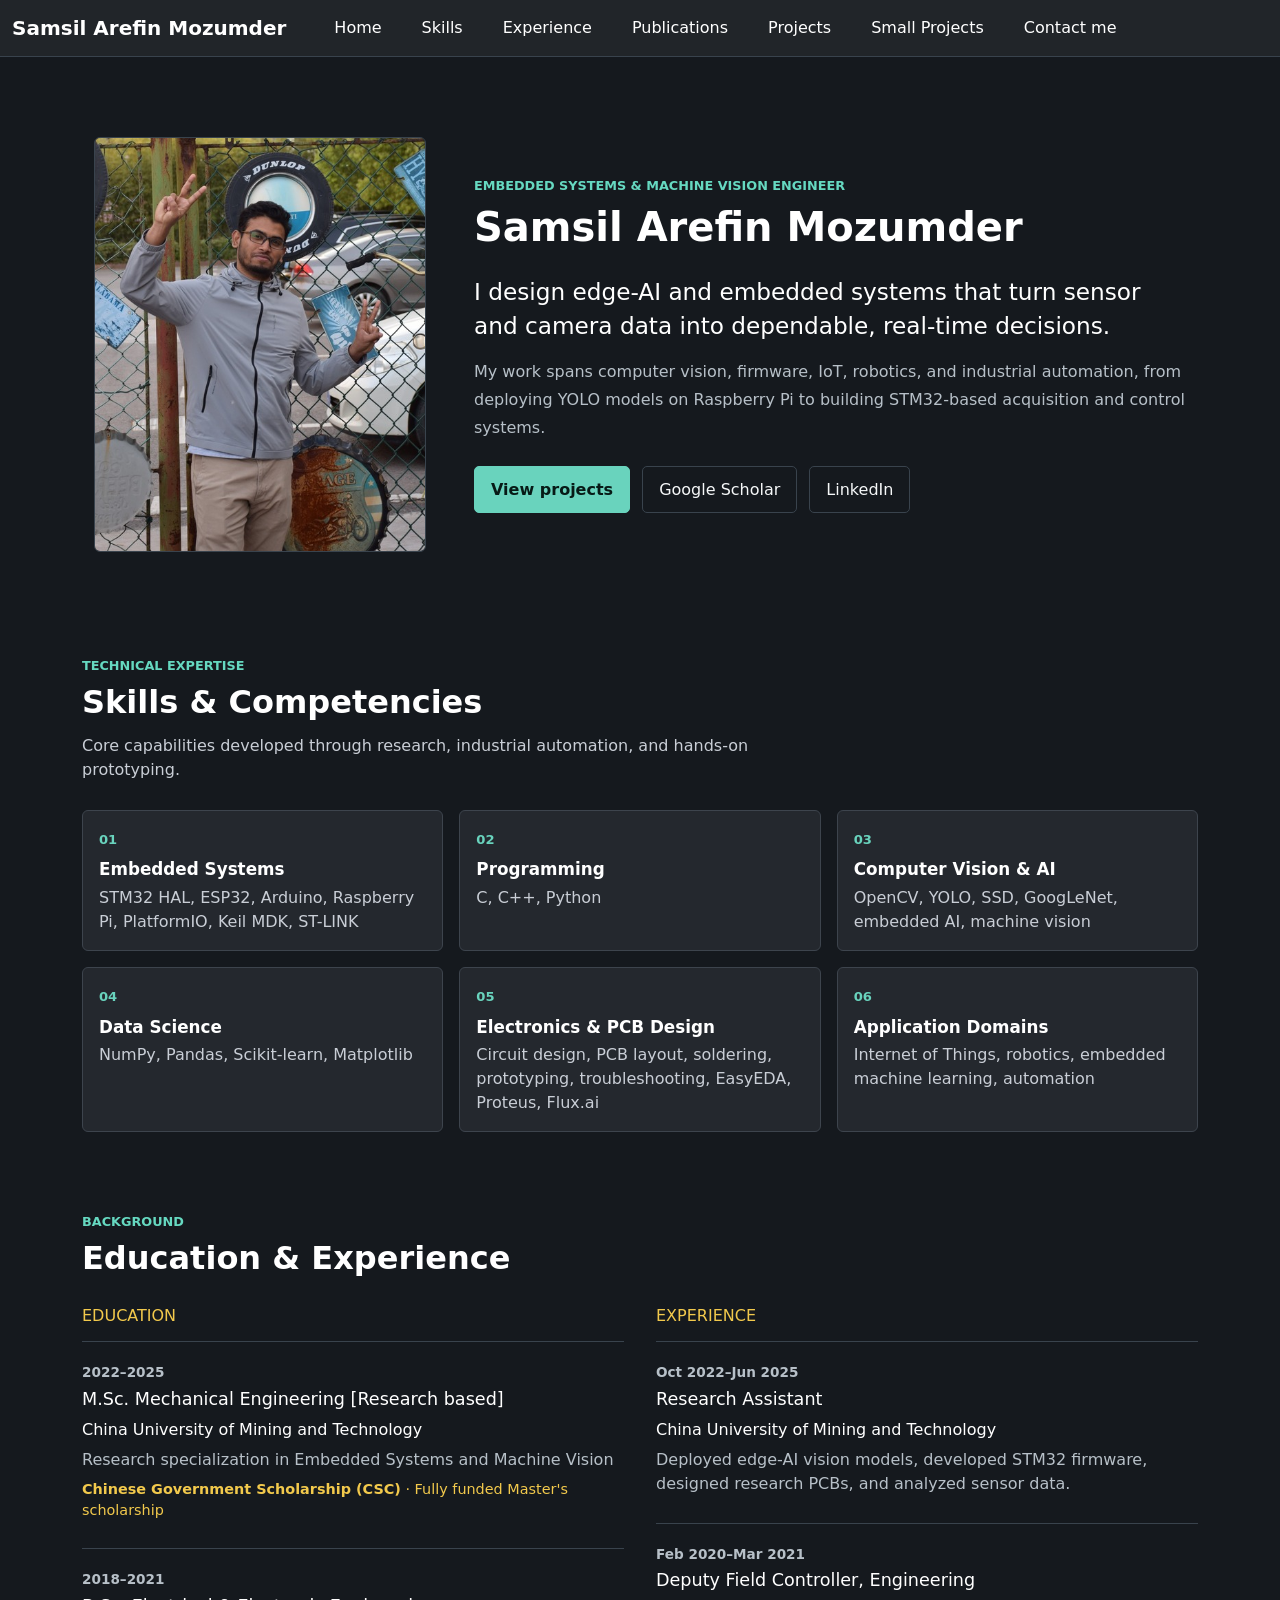
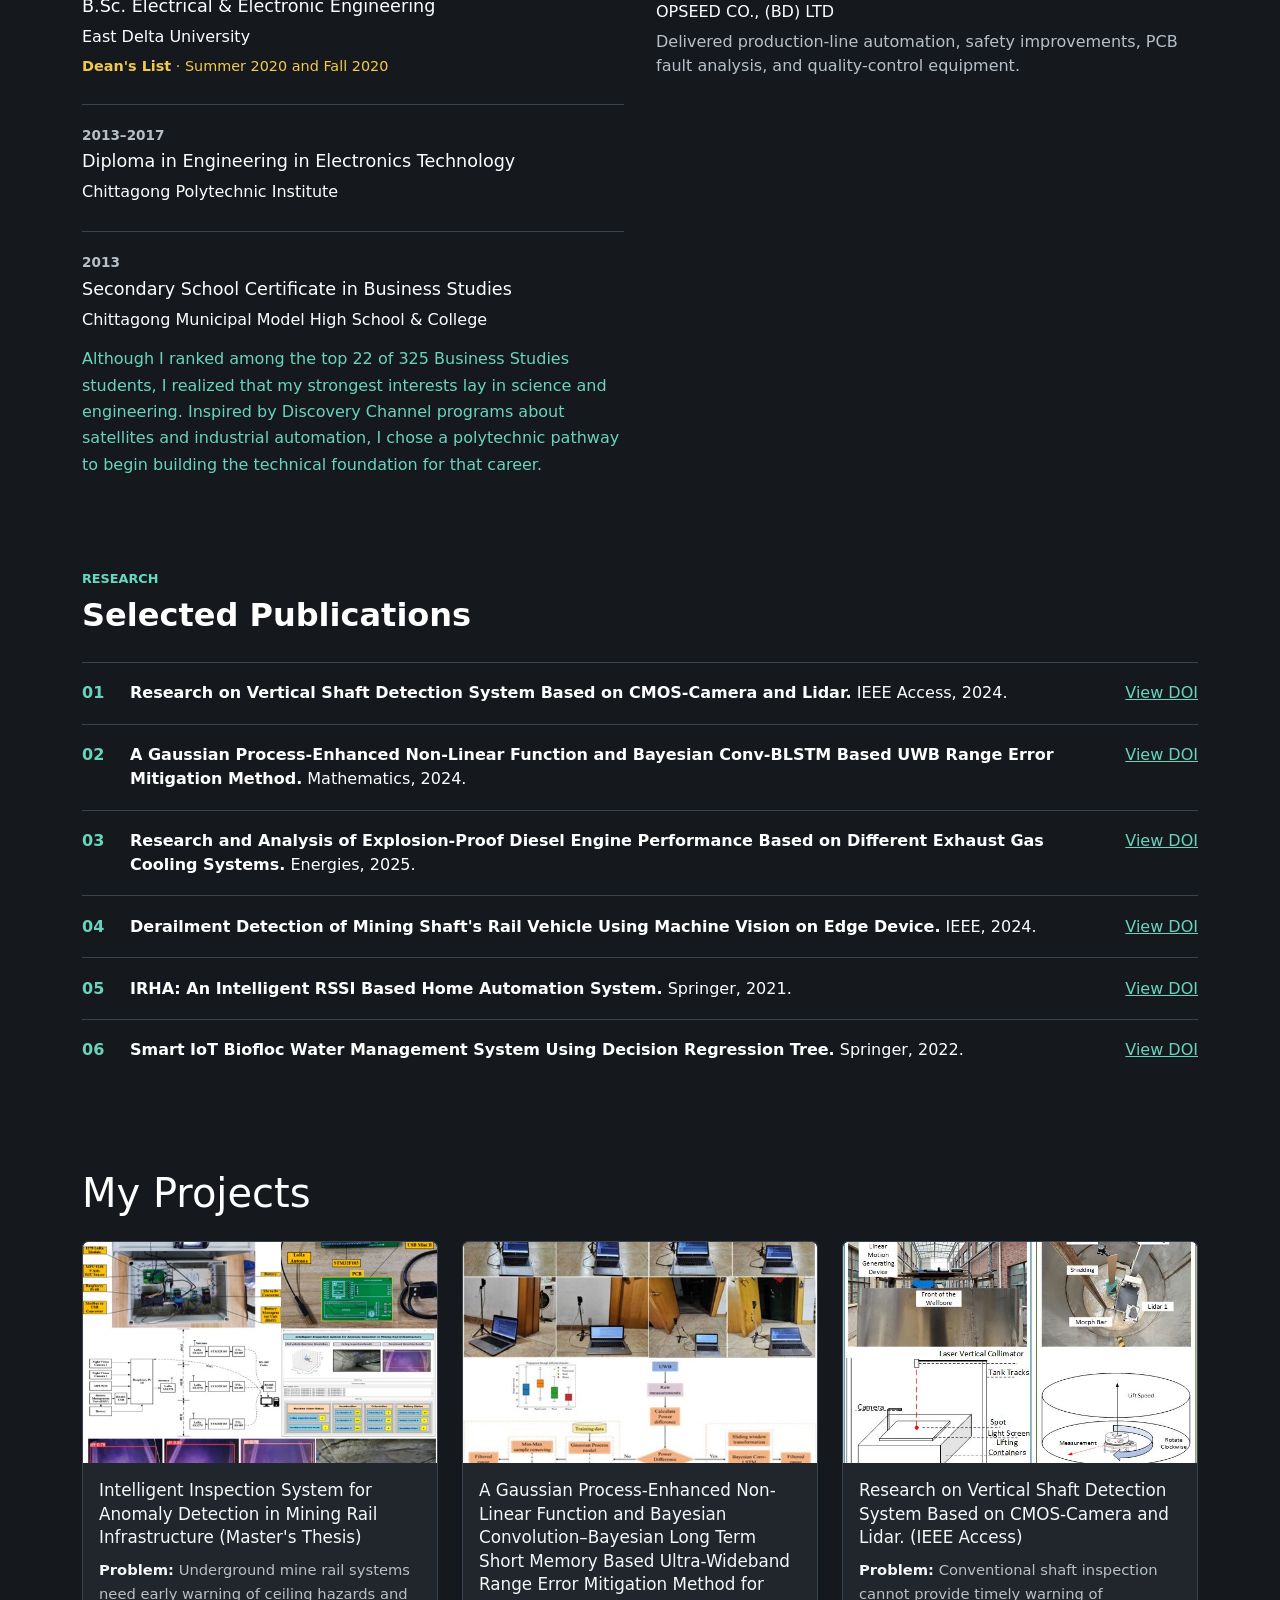
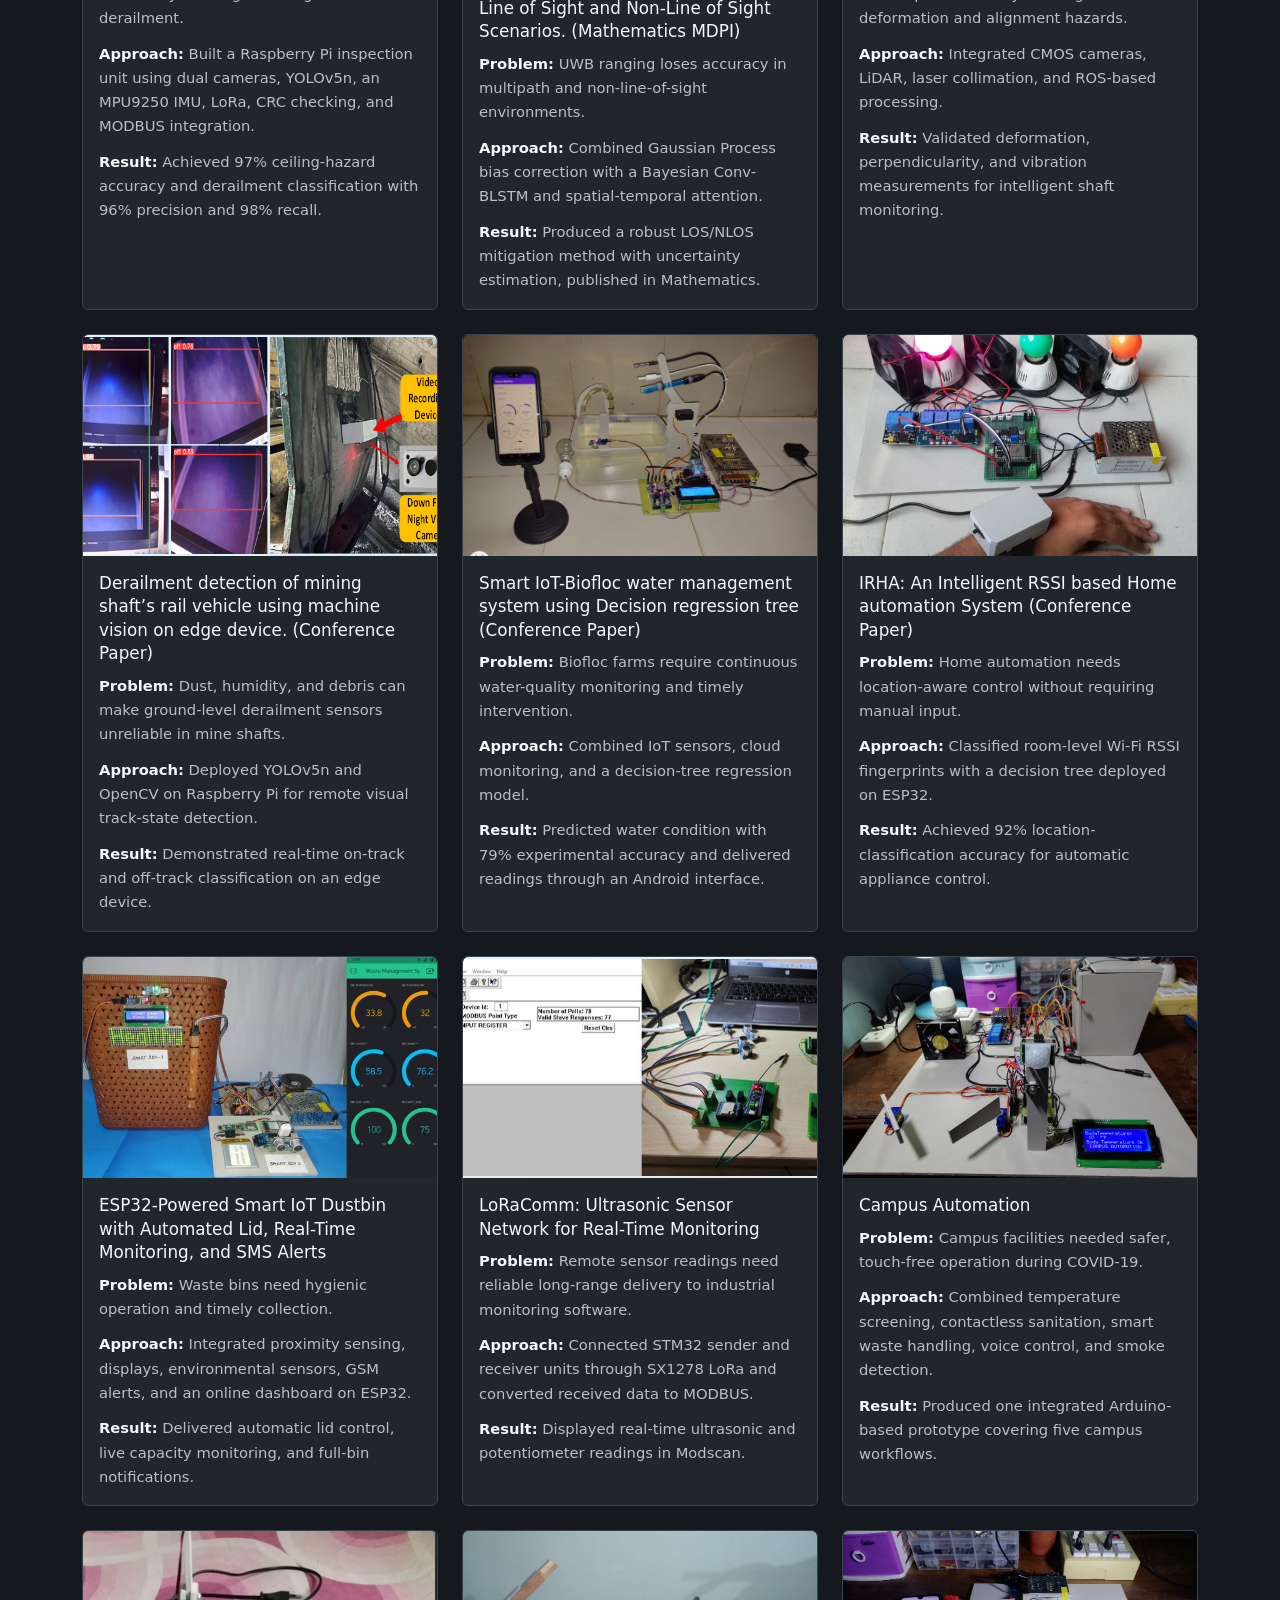
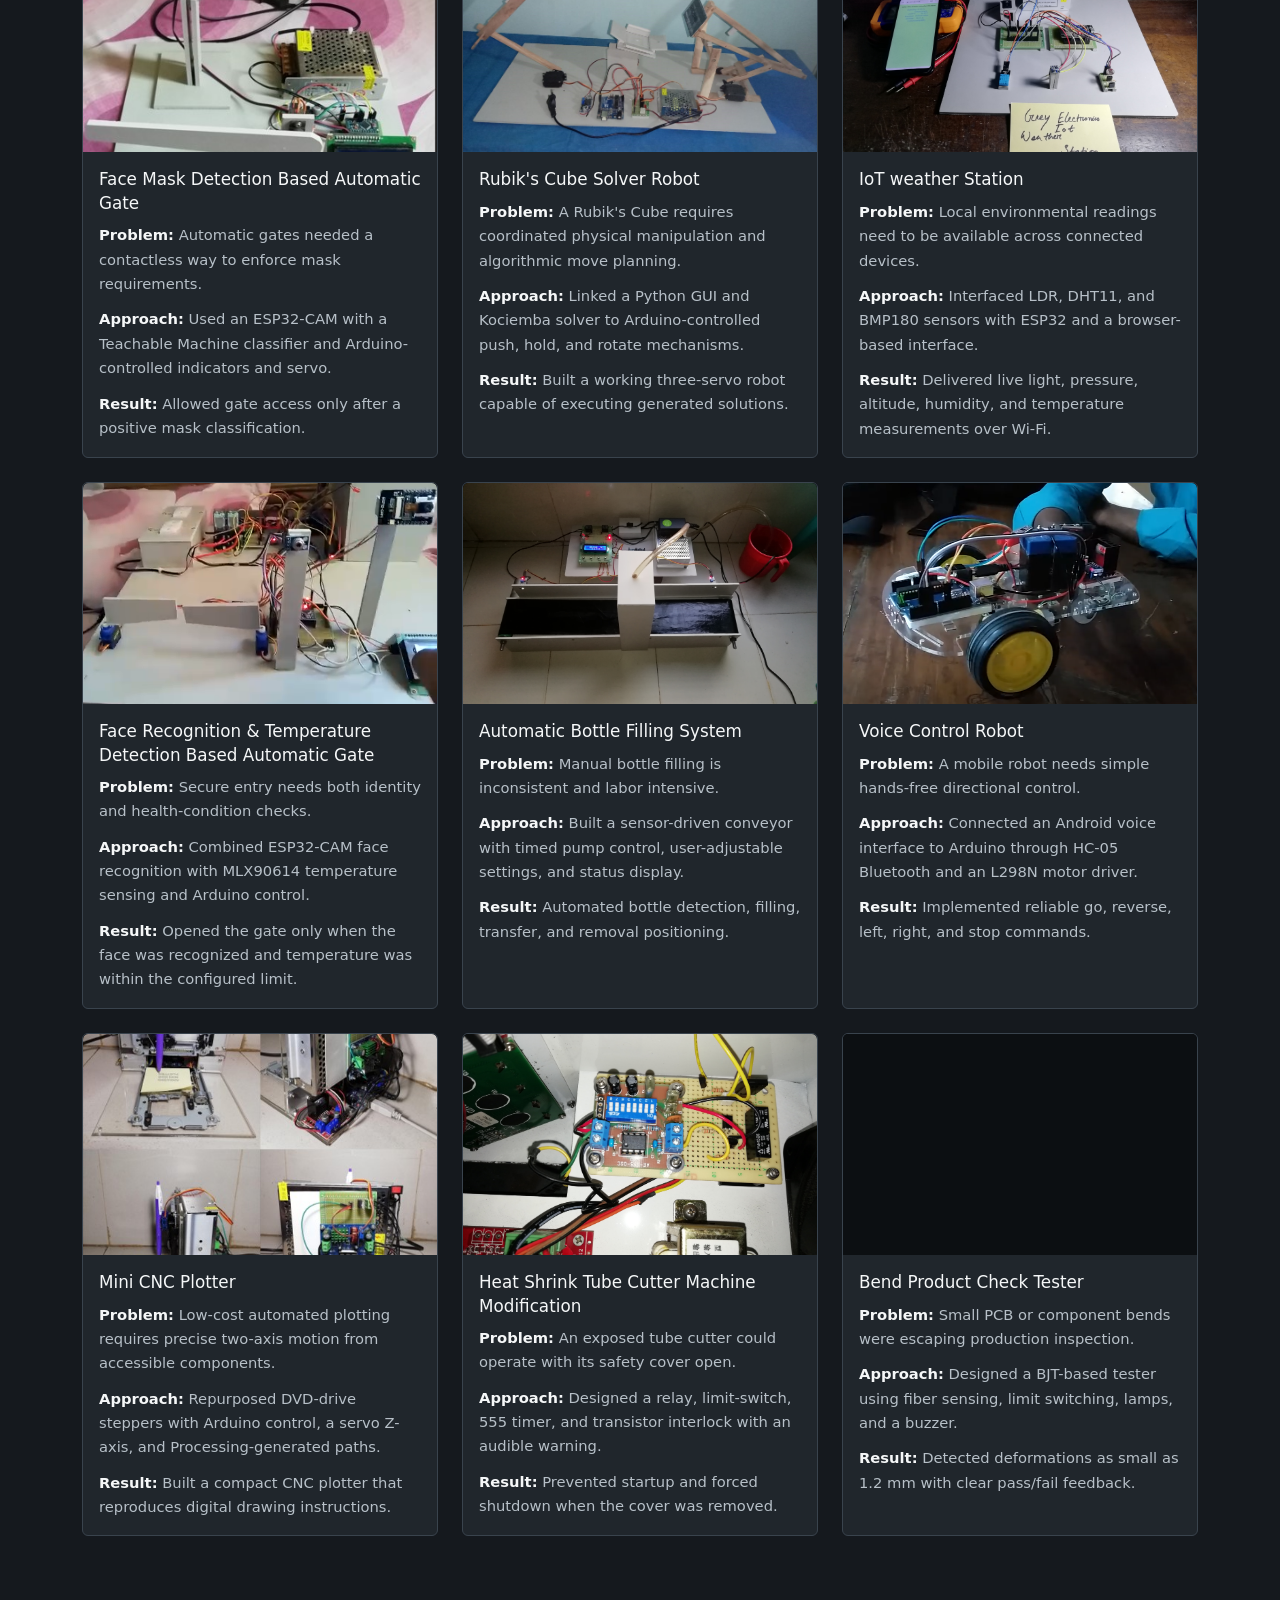
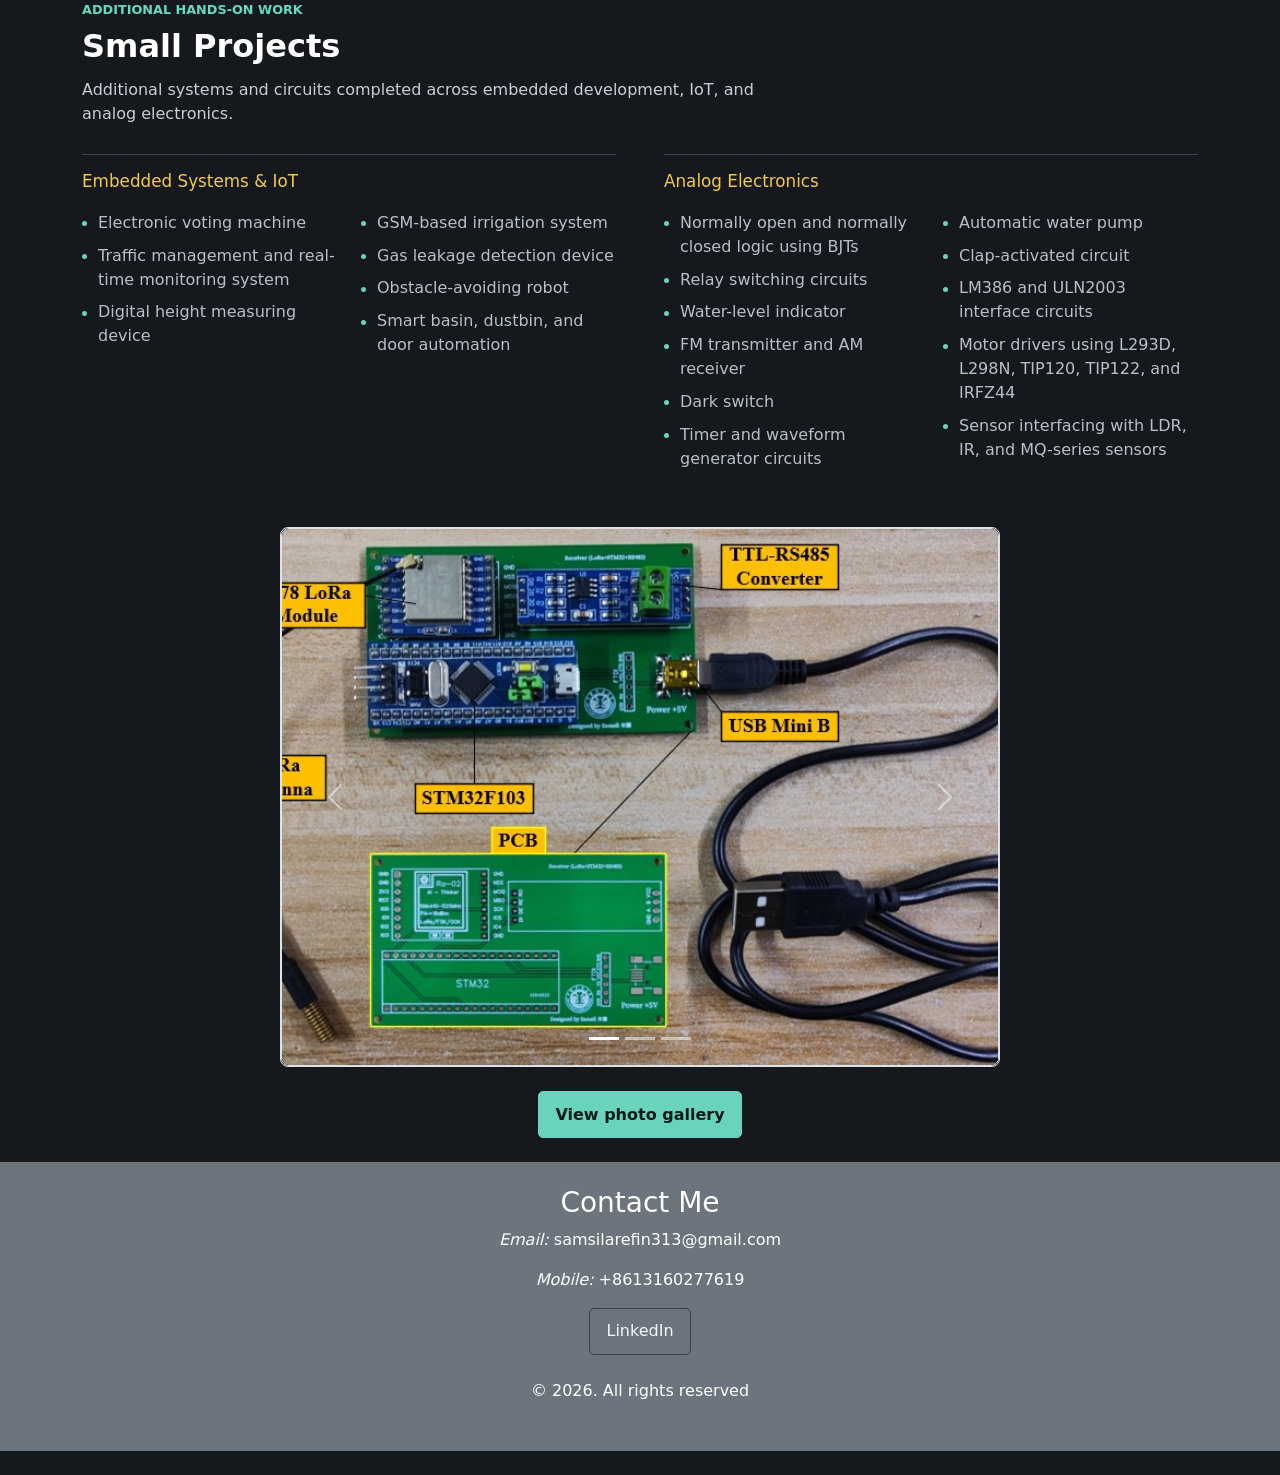
==== commit 8e4fdf95: "Link project images to full-size originals" ====
--- a/index.html
+++ b/index.html
@@ -151,7 +151,7 @@
       <div class="row row-cols-1 row-cols-md-3 g-4 text-black">
         <div class="col">
           <div class="card h-100 single-card rounded-2">
-            <img src="images/project/ms-thesis.jpg" class="card-img-top" alt="Mining rail infrastructure inspection system" loading="lazy" decoding="async" />
+            <a class="project-image-link" href="images/project/ms-thesis.jpg" target="_blank" rel="noopener noreferrer" aria-label="View full-size image: Mining rail infrastructure inspection system"><img src="images/project/ms-thesis.jpg" class="card-img-top" alt="Mining rail infrastructure inspection system" loading="lazy" decoding="async" /></a>
             <div class="card-body">
               <h5 class="card-title">
                  Intelligent Inspection System for Anomaly Detection in Mining Rail Infrastructure (Master's Thesis)
@@ -168,7 +168,7 @@
         <div class="col">
           
           <div class="card h-100 single-card rounded-2">
-            <img src="images/project/uwb.jpg" class="card-img-top" alt="Ultra-wideband ranging research setup" loading="lazy" decoding="async" />
+            <a class="project-image-link" href="images/project/uwb.jpg" target="_blank" rel="noopener noreferrer" aria-label="View full-size image: Ultra-wideband ranging research setup"><img src="images/project/uwb.jpg" class="card-img-top" alt="Ultra-wideband ranging research setup" loading="lazy" decoding="async" /></a>
             <div class="card-body">
               <h5 class="card-title">
                  A Gaussian Process-Enhanced Non-Linear Function and Bayesian Convolution–Bayesian Long Term
@@ -187,7 +187,7 @@
         <div class="col">
           
           <div class="card h-100 single-card rounded-2">
-            <img src="images/project/lidar.jpg" class="card-img-top" alt="CMOS camera and LiDAR shaft inspection system" loading="lazy" decoding="async" />
+            <a class="project-image-link" href="images/project/lidar.jpg" target="_blank" rel="noopener noreferrer" aria-label="View full-size image: CMOS camera and LiDAR shaft inspection system"><img src="images/project/lidar.jpg" class="card-img-top" alt="CMOS camera and LiDAR shaft inspection system" loading="lazy" decoding="async" /></a>
             <div class="card-body">
               <h5 class="card-title">
                  Research on Vertical Shaft Detection System Based on CMOS-Camera and Lidar. (IEEE Access)
@@ -203,7 +203,7 @@
         
         <div class="col">
           <div class="card h-100 single-card rounded-2">
-            <img src="images/project/profile-MV-MS.png" class="card-img-top" alt="Edge machine-vision derailment detection" loading="lazy" decoding="async" />
+            <a class="project-image-link" href="images/project/profile-MV-MS.png" target="_blank" rel="noopener noreferrer" aria-label="View full-size image: Edge machine-vision derailment detection"><img src="images/project/profile-MV-MS.png" class="card-img-top" alt="Edge machine-vision derailment detection" loading="lazy" decoding="async" /></a>
             <div class="card-body">
               <h5 class="card-title">
                  Derailment detection of mining shaft’s rail vehicle using machine vision on edge device. (Conference Paper)
@@ -219,7 +219,7 @@
     
         <div class="col">
           <div class="card h-100 single-card rounded-2">
-            <img src="images/project/Bio floc.jpg" class="card-img-top" alt="Smart IoT Biofloc monitoring system" loading="lazy" decoding="async" />
+            <a class="project-image-link" href="images/project/Bio floc.jpg" target="_blank" rel="noopener noreferrer" aria-label="View full-size image: Smart IoT Biofloc monitoring system"><img src="images/project/Bio floc.jpg" class="card-img-top" alt="Smart IoT Biofloc monitoring system" loading="lazy" decoding="async" /></a>
             <div class="card-body">
               <h5 class="card-title">
                 Smart IoT-Biofloc water management system using Decision regression tree (Conference Paper)
@@ -235,7 +235,7 @@
 
         <div class="col">
           <div class="card h-100 single-card rounded-2">
-            <img src="images/project/RSSI.jpg" class="card-img-top" alt="RSSI-based intelligent home automation" loading="lazy" decoding="async" />
+            <a class="project-image-link" href="images/project/RSSI.jpg" target="_blank" rel="noopener noreferrer" aria-label="View full-size image: RSSI-based intelligent home automation"><img src="images/project/RSSI.jpg" class="card-img-top" alt="RSSI-based intelligent home automation" loading="lazy" decoding="async" /></a>
             <div class="card-body">
               <h5 class="card-title">
                 IRHA: An Intelligent RSSI based Home automation System (Conference Paper)
@@ -251,7 +251,7 @@
 
         <div class="col">
           <div class="card h-100 single-card rounded-2">
-            <img src="images/project/dustbin.jpg" class="card-img-top" alt="ESP32 smart waste bin prototype" loading="lazy" decoding="async" />
+            <a class="project-image-link" href="images/project/dustbin.jpg" target="_blank" rel="noopener noreferrer" aria-label="View full-size image: ESP32 smart waste bin prototype"><img src="images/project/dustbin.jpg" class="card-img-top" alt="ESP32 smart waste bin prototype" loading="lazy" decoding="async" /></a>
             <div class="card-body">
               <h5 class="card-title">ESP32-Powered Smart IoT Dustbin with Automated Lid, Real-Time Monitoring, and SMS Alerts</h5>
               <div class="card-text project-summary">
@@ -265,7 +265,7 @@
 
         <div class="col">
           <div class="card h-100 single-card rounded-2">
-            <img src="images/project/lora.jpg" class="card-img-top" alt="STM32 LoRa sensor network" loading="lazy" decoding="async" />
+            <a class="project-image-link" href="images/project/lora.jpg" target="_blank" rel="noopener noreferrer" aria-label="View full-size image: STM32 LoRa sensor network"><img src="images/project/lora.jpg" class="card-img-top" alt="STM32 LoRa sensor network" loading="lazy" decoding="async" /></a>
             <div class="card-body">
               <h5 class="card-title">LoRaComm: Ultrasonic Sensor Network for Real-Time Monitoring</h5>
               <div class="card-text project-summary">
@@ -280,7 +280,7 @@
 
         <div class="col">
           <div class="card h-100 single-card rounded-2">
-            <img src="images/project/Campus automation.jpg" class="card-img-top" alt="Contactless campus automation prototype" loading="lazy" decoding="async" />
+            <a class="project-image-link" href="images/project/Campus automation.jpg" target="_blank" rel="noopener noreferrer" aria-label="View full-size image: Contactless campus automation prototype"><img src="images/project/Campus automation.jpg" class="card-img-top" alt="Contactless campus automation prototype" loading="lazy" decoding="async" /></a>
             <div class="card-body">
               <h5 class="card-title">Campus Automation</h5>
               <div class="card-text project-summary">
@@ -294,7 +294,7 @@
 
         <div class="col">
           <div class="card h-100 single-card rounded-2">
-            <img src="images/project/face-mask.jpg" class="card-img-top" alt="Face-mask detection automatic gate" loading="lazy" decoding="async" />
+            <a class="project-image-link" href="images/project/face-mask.jpg" target="_blank" rel="noopener noreferrer" aria-label="View full-size image: Face-mask detection automatic gate"><img src="images/project/face-mask.jpg" class="card-img-top" alt="Face-mask detection automatic gate" loading="lazy" decoding="async" /></a>
             <div class="card-body">
               <h5 class="card-title">
                 Face Mask Detection Based Automatic Gate
@@ -310,7 +310,7 @@
 
         <div class="col">
           <div class="card h-100 single-card rounded-2">
-            <img src="images/project/Rubik's cube.jpg" class="card-img-top" alt="Arduino Rubik's Cube solver robot" loading="lazy" decoding="async" />
+            <a class="project-image-link" href="images/project/Rubik's cube.jpg" target="_blank" rel="noopener noreferrer" aria-label="View full-size image: Arduino Rubik's Cube solver robot"><img src="images/project/Rubik's cube.jpg" class="card-img-top" alt="Arduino Rubik's Cube solver robot" loading="lazy" decoding="async" /></a>
             <div class="card-body">
               <h5 class="card-title">Rubik's Cube Solver Robot</h5>
               <div class="card-text project-summary">
@@ -324,7 +324,7 @@
 
         <div class="col">
           <div class="card h-100 single-card rounded-2">
-            <img src="images/project/iot weather.jpg" class="card-img-top" alt="ESP32 IoT weather station" loading="lazy" decoding="async" />
+            <a class="project-image-link" href="images/project/iot weather.jpg" target="_blank" rel="noopener noreferrer" aria-label="View full-size image: ESP32 IoT weather station"><img src="images/project/iot weather.jpg" class="card-img-top" alt="ESP32 IoT weather station" loading="lazy" decoding="async" /></a>
             <div class="card-body">
               <h5 class="card-title">IoT weather Station</h5>
               <div class="card-text project-summary">
@@ -338,7 +338,7 @@
 
         <div class="col">
           <div class="card single-card h-100 rounded-2">
-            <img src="images/project/Face recog.PNG" class="card-img-top" alt="Face recognition and temperature gate" loading="lazy" decoding="async" />
+            <a class="project-image-link" href="images/project/Face recog.PNG" target="_blank" rel="noopener noreferrer" aria-label="View full-size image: Face recognition and temperature gate"><img src="images/project/Face recog.PNG" class="card-img-top" alt="Face recognition and temperature gate" loading="lazy" decoding="async" /></a>
             <div class="card-body">
               <h5 class="card-title">
                 Face Recognition &amp; Temperature Detection Based Automatic Gate
@@ -354,7 +354,7 @@
 
         <div class="col">
           <div class="card h-100 single-card rounded-2">
-            <img src="images/project/Bottle fill.jpg" class="card-img-top" alt="Automatic bottle filling machine" loading="lazy" decoding="async" />
+            <a class="project-image-link" href="images/project/Bottle fill.jpg" target="_blank" rel="noopener noreferrer" aria-label="View full-size image: Automatic bottle filling machine"><img src="images/project/Bottle fill.jpg" class="card-img-top" alt="Automatic bottle filling machine" loading="lazy" decoding="async" /></a>
             <div class="card-body">
               <h5 class="card-title">Automatic Bottle Filling System</h5>
               <div class="card-text project-summary">
@@ -368,7 +368,7 @@
 
         <div class="col">
           <div class="card h-100 single-card rounded-2">
-            <img src="images/project/Voice Control Robot.PNG" class="card-img-top" alt="Bluetooth voice-controlled robot" loading="lazy" decoding="async" />
+            <a class="project-image-link" href="images/project/Voice Control Robot.PNG" target="_blank" rel="noopener noreferrer" aria-label="View full-size image: Bluetooth voice-controlled robot"><img src="images/project/Voice Control Robot.PNG" class="card-img-top" alt="Bluetooth voice-controlled robot" loading="lazy" decoding="async" /></a>
             <div class="card-body">
               <h5 class="card-title">Voice Control Robot</h5>
               <div class="card-text project-summary">
@@ -384,7 +384,7 @@
 
         <div class="col">
           <div class="card h-100 single-card rounded-2">
-            <img src="images/project/plotter.jpg" class="card-img-top" alt="Mini CNC plotter prototype" loading="lazy" decoding="async" />
+            <a class="project-image-link" href="images/project/plotter.jpg" target="_blank" rel="noopener noreferrer" aria-label="View full-size image: Mini CNC plotter prototype"><img src="images/project/plotter.jpg" class="card-img-top" alt="Mini CNC plotter prototype" loading="lazy" decoding="async" /></a>
             <div class="card-body">
               <h5 class="card-title">Mini CNC Plotter</h5>
               <div class="card-text project-summary">
@@ -402,7 +402,7 @@
 
         <div class="col">
           <div class="card h-100 single-card rounded-2">
-            <img src="images/project/heat shirk (2).jpg" class="card-img-top" alt="Heat-shrink cutter safety modification" loading="lazy" decoding="async" />
+            <a class="project-image-link" href="images/project/heat shirk (2).jpg" target="_blank" rel="noopener noreferrer" aria-label="View full-size image: Heat-shrink cutter safety modification"><img src="images/project/heat shirk (2).jpg" class="card-img-top" alt="Heat-shrink cutter safety modification" loading="lazy" decoding="async" /></a>
             <div class="card-body">
               <h5 class="card-title">
                 Heat Shrink Tube Cutter Machine Modification
@@ -417,7 +417,7 @@
         </div>
         <div class="col">
           <div class="card h-100 single-card rounded-2">
-            <img src="images/project/bend check.jpg" class="card-img-top" alt="Bend product quality-control tester" loading="lazy" decoding="async" />
+            <a class="project-image-link" href="images/project/bend check.jpg" target="_blank" rel="noopener noreferrer" aria-label="View full-size image: Bend product quality-control tester"><img src="images/project/bend check.jpg" class="card-img-top" alt="Bend product quality-control tester" loading="lazy" decoding="async" /></a>
             <div class="card-body">
               <h5 class="card-title">Bend Product Check Tester</h5>
               <div class="card-text project-summary">
--- a/style.css
+++ b/style.css
@@ -59,22 +59,21 @@
 }
 
 .skill-group {
-    min-height: 180px;
-    padding: 1.25rem;
+    padding: 1rem;
     background: #24282e;
     border: 1px solid #3d444d;
     border-radius: 6px;
 }
 
 .skill-group h3 {
-    margin: 0.9rem 0 0.65rem;
+    margin: 0.55rem 0 0.4rem;
     font-size: 1.05rem;
     font-weight: 700;
 }
 
 .skill-group p {
     color: #c9ced6;
-    line-height: 1.65;
+    line-height: 1.5;
     margin: 0;
 }
 
@@ -225,11 +224,11 @@
 
 .pathway-note {
     margin-top: 0.9rem;
-    padding: 0.85rem 1rem;
-    color: var(--text);
-    background: var(--accent-strong);
-    border-left: 3px solid var(--accent);
-    border-radius: 0 5px 5px 0;
+    padding: 0;
+    color: var(--accent);
+    background: none;
+    border: 0;
+    border-radius: 0;
     line-height: 1.65;
 }
 
@@ -278,6 +277,23 @@
     aspect-ratio: 16 / 10;
     object-fit: cover;
     background: #0c0f12;
+    transition: opacity 160ms ease;
+}
+
+.project-image-link {
+    display: block;
+    background: #0c0f12;
+    cursor: zoom-in;
+}
+
+.project-image-link:hover .card-img-top,
+.project-image-link:focus-visible .card-img-top {
+    opacity: 0.82;
+}
+
+.project-image-link:focus-visible {
+    outline: 2px solid var(--accent);
+    outline-offset: -2px;
 }
 
 #carouselExampleIndicators {
@@ -315,26 +331,44 @@
 .small-project-grid {
     display: grid;
     grid-template-columns: repeat(2, minmax(0, 1fr));
-    gap: 1rem;
+    gap: 3rem;
 }
 
 .small-project-group {
-    padding: 1.25rem;
-    background: var(--surface-raised);
-    border: 1px solid var(--border);
-    border-top: 2px solid var(--highlight);
-    border-radius: 6px;
+    padding-top: 1rem;
+    border-top: 1px solid var(--border);
 }
 
 .small-project-group h3 {
-    margin-bottom: 1rem;
+    margin-bottom: 1.25rem;
+    color: var(--highlight);
     font-size: 1.05rem;
 }
 
 .small-project-group ul {
     margin: 0;
-    padding-left: 1.15rem;
-    color: var(--muted);
+    padding: 0;
+    color: var(--muted);
+    list-style: none;
+    columns: 2;
+    column-gap: 1.5rem;
+}
+
+.small-project-group li {
+    position: relative;
+    break-inside: avoid;
+    padding-left: 1rem;
+}
+
+.small-project-group li::before {
+    content: "";
+    position: absolute;
+    top: 0.65em;
+    left: 0;
+    width: 5px;
+    height: 5px;
+    background: var(--accent);
+    border-radius: 50%;
 }
 
 .small-project-group li + li {
@@ -415,7 +449,7 @@
 
 @media (max-width: 991.98px) {
     .gallery-grid { grid-template-columns: repeat(2, minmax(0, 1fr)); }
-    .small-project-grid { grid-template-columns: 1fr; }
+    .small-project-grid { grid-template-columns: 1fr; gap: 2rem; }
 }
 
 @media (max-width: 767.98px) {
@@ -428,4 +462,5 @@
 @media (max-width: 575.98px) {
     .gallery-grid { grid-template-columns: 1fr; }
     .profile-lead { font-size: 1.2rem; }
-}
+    .small-project-group ul { columns: 1; }
+}
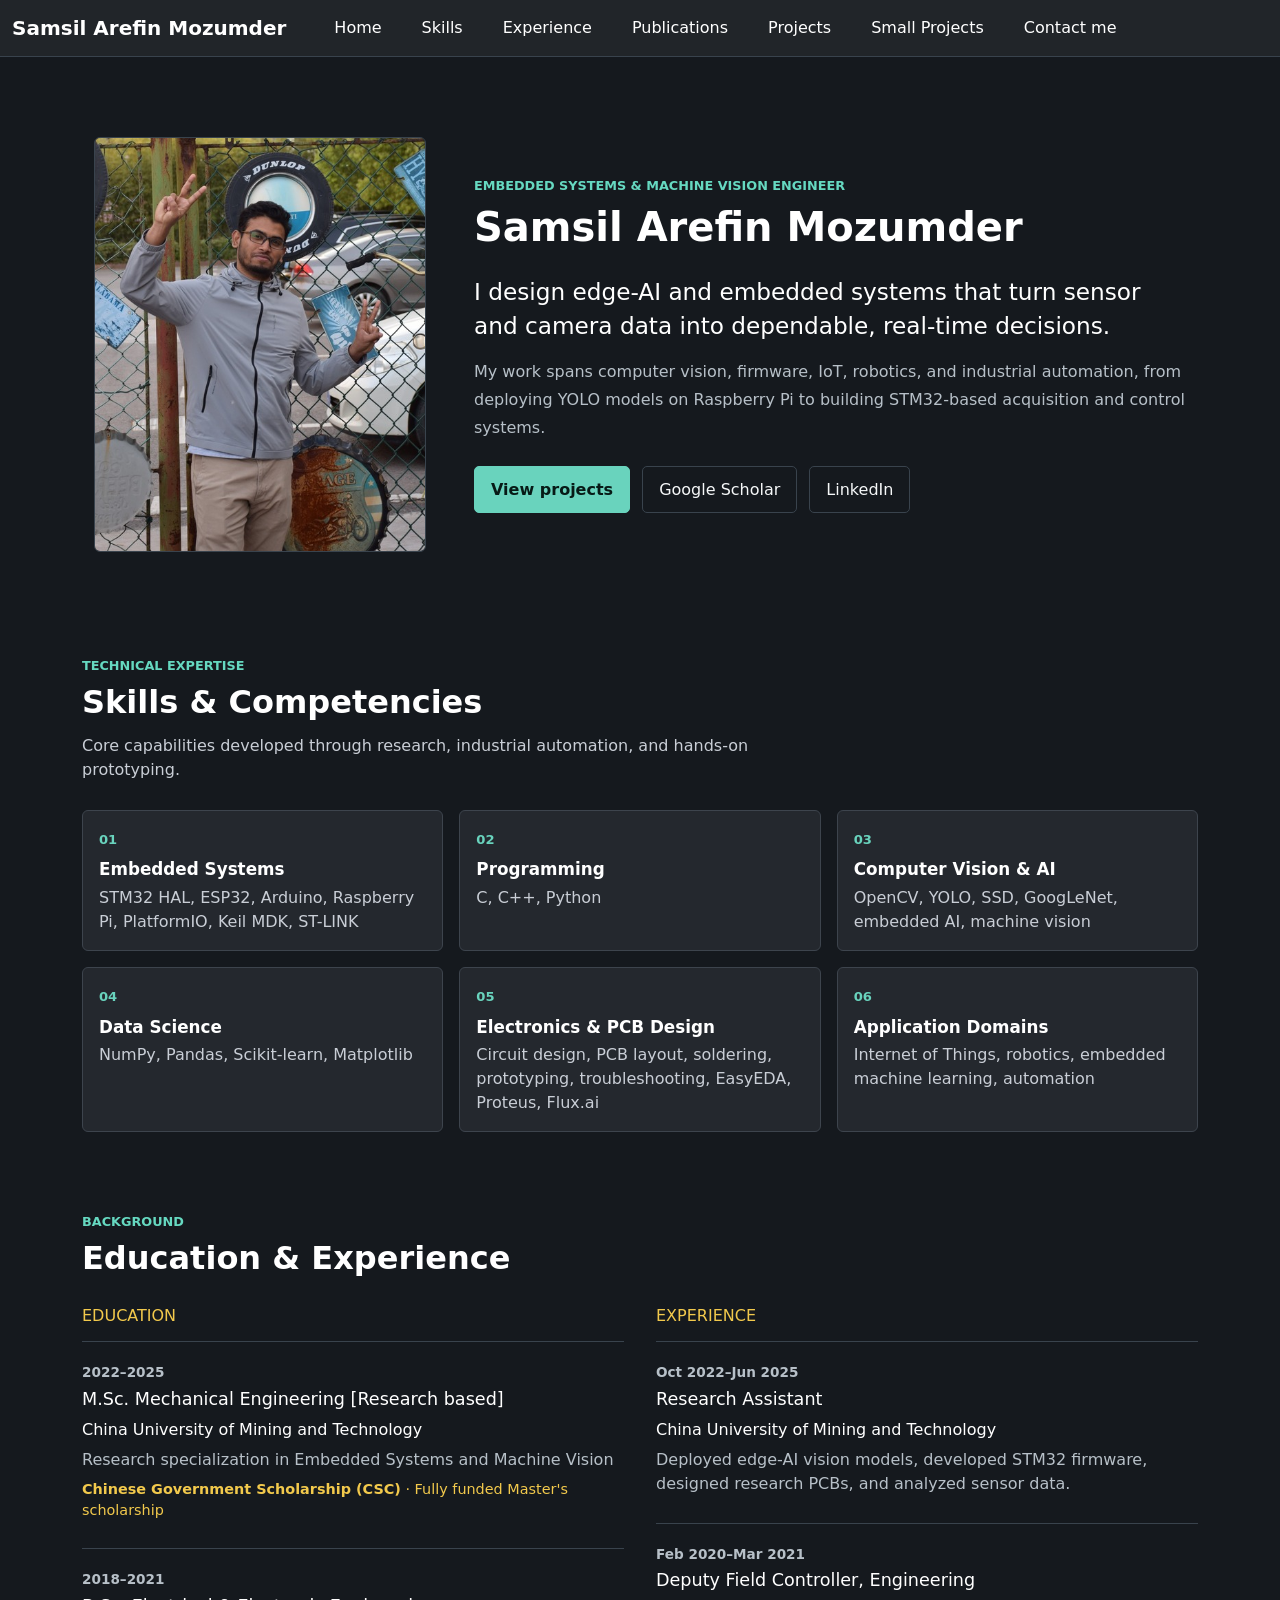
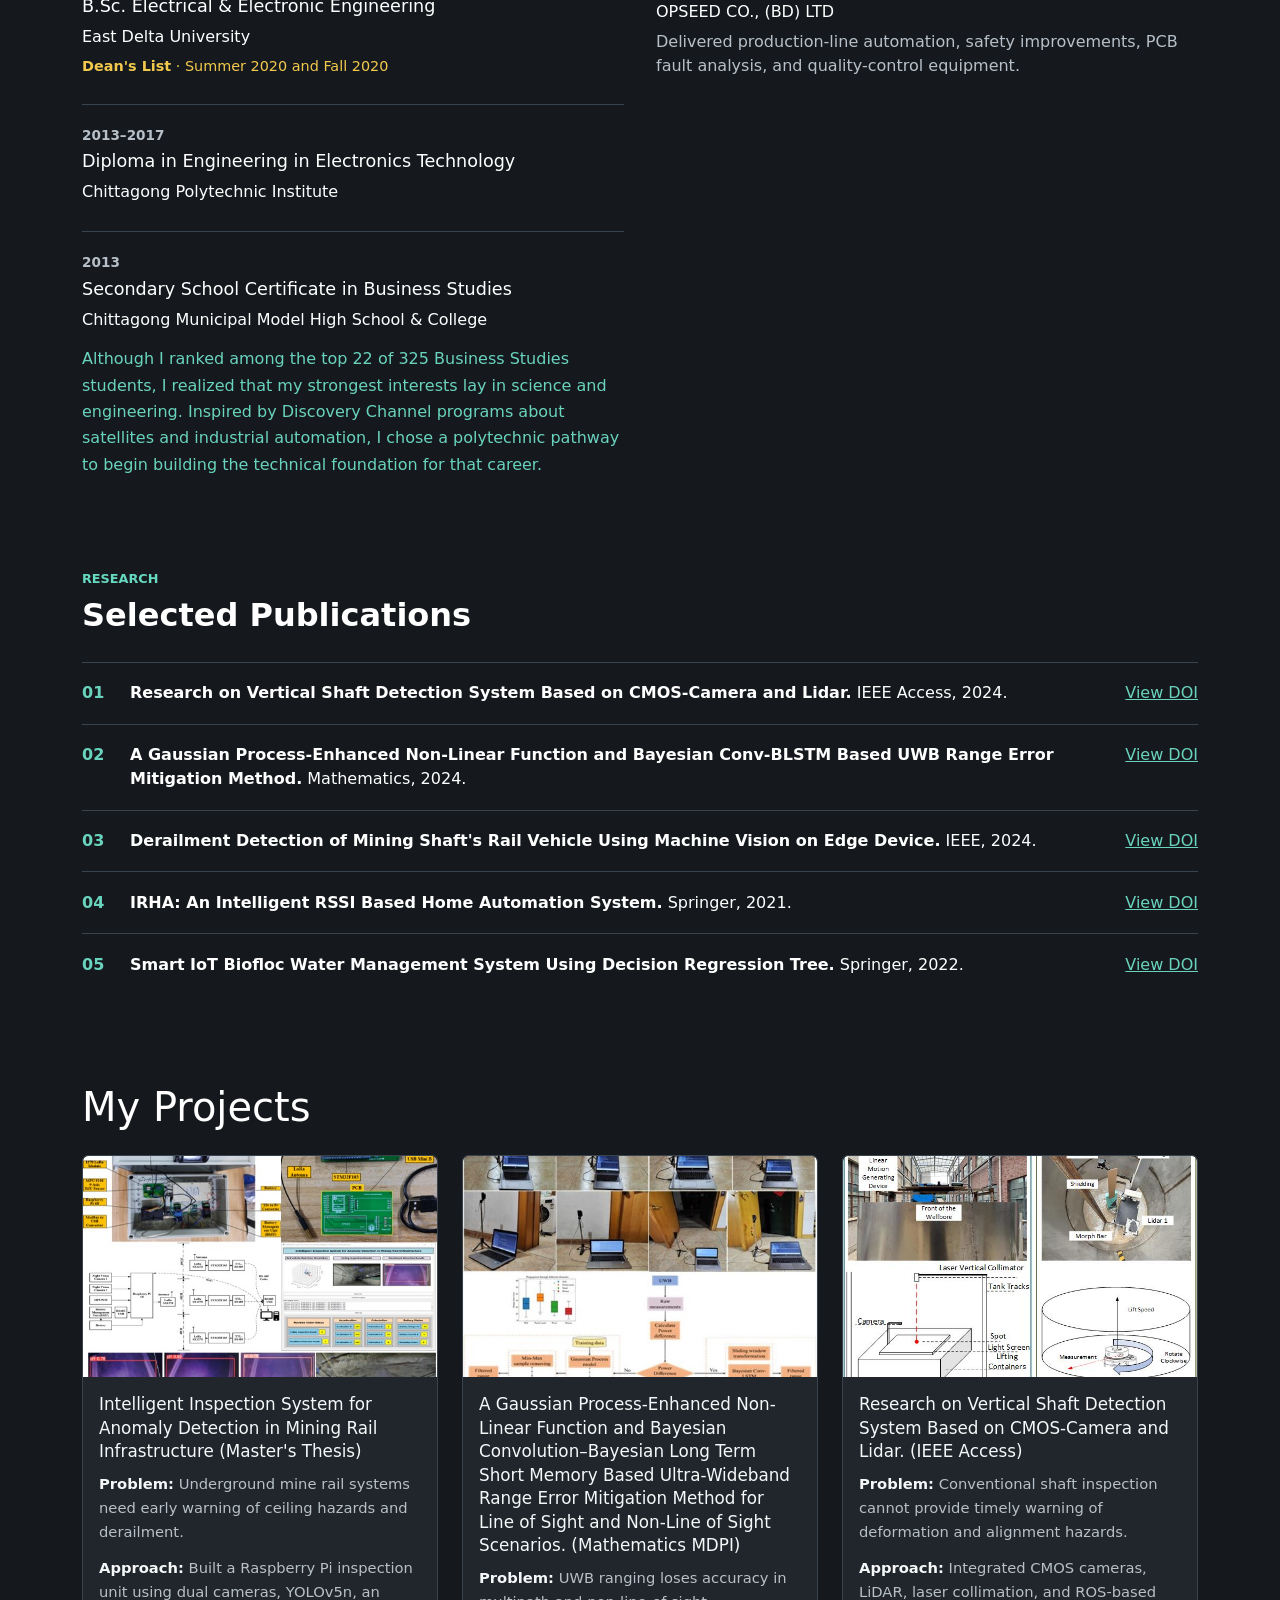
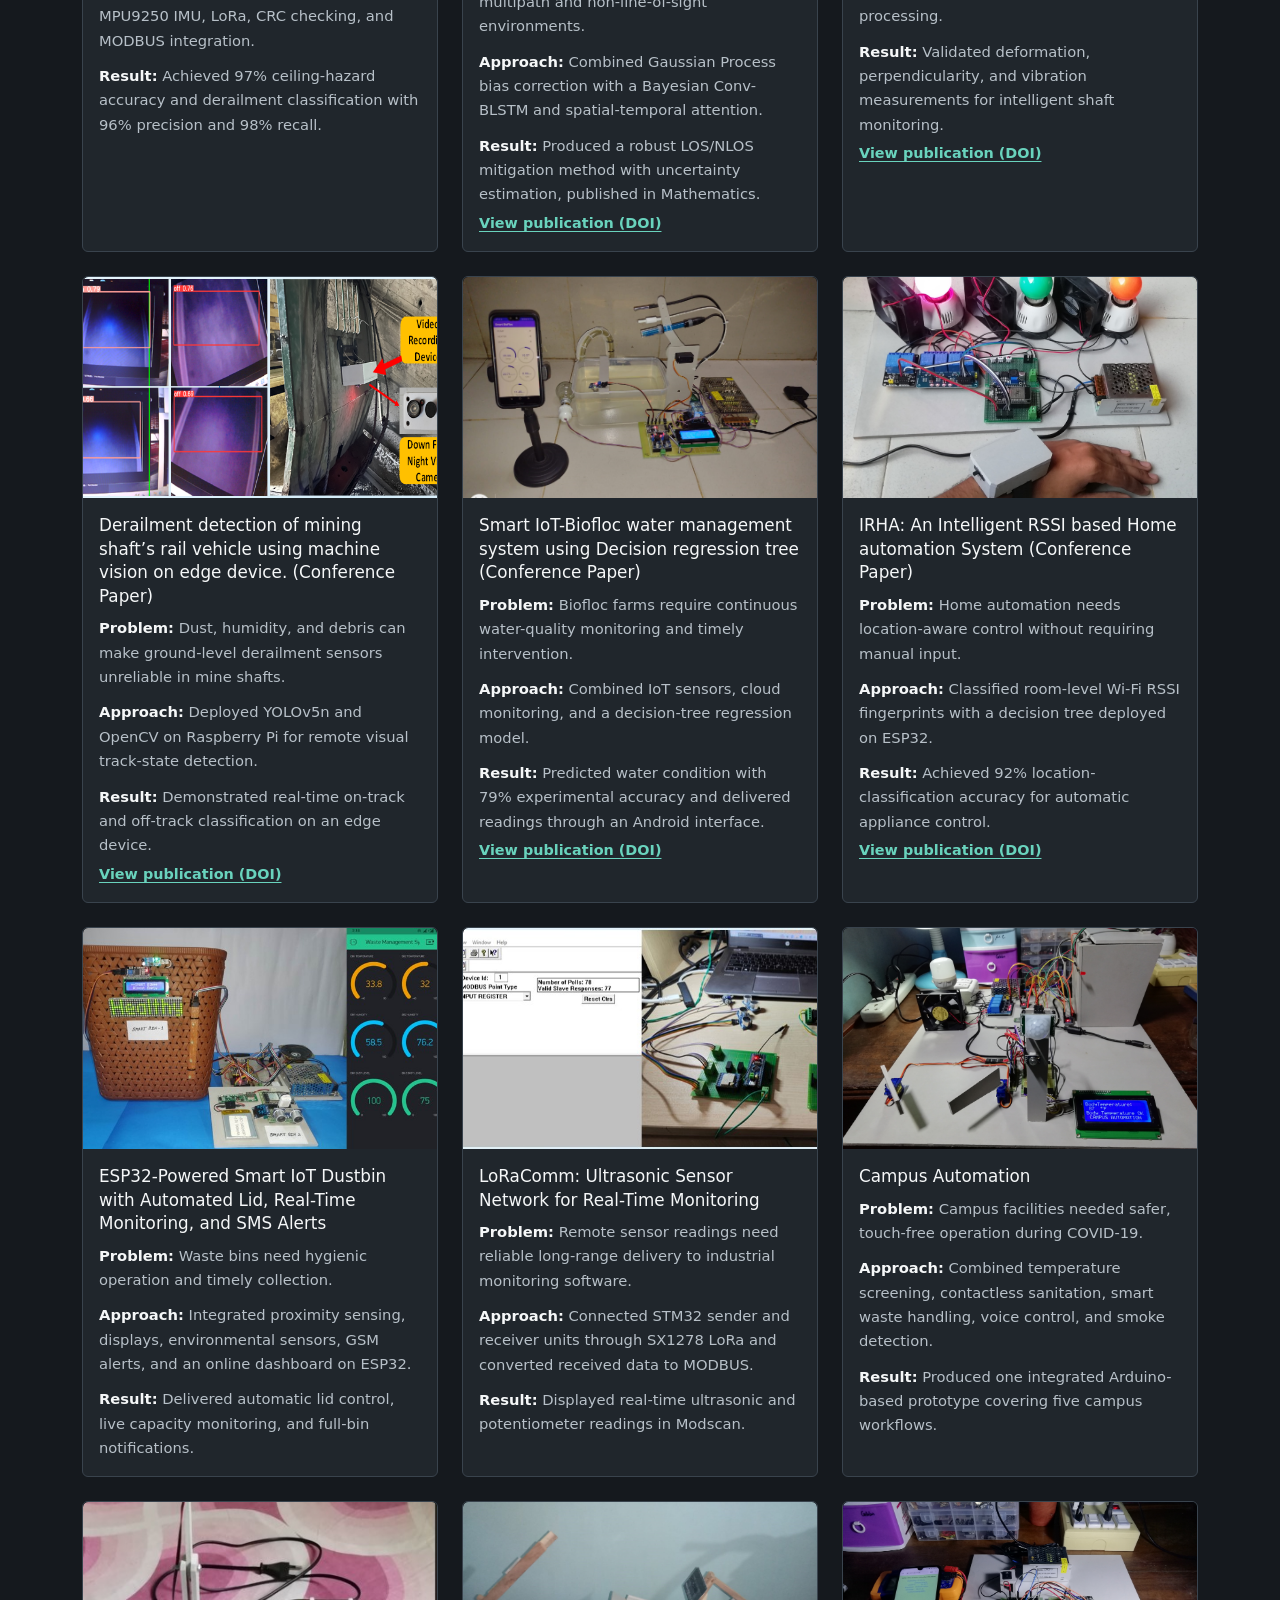
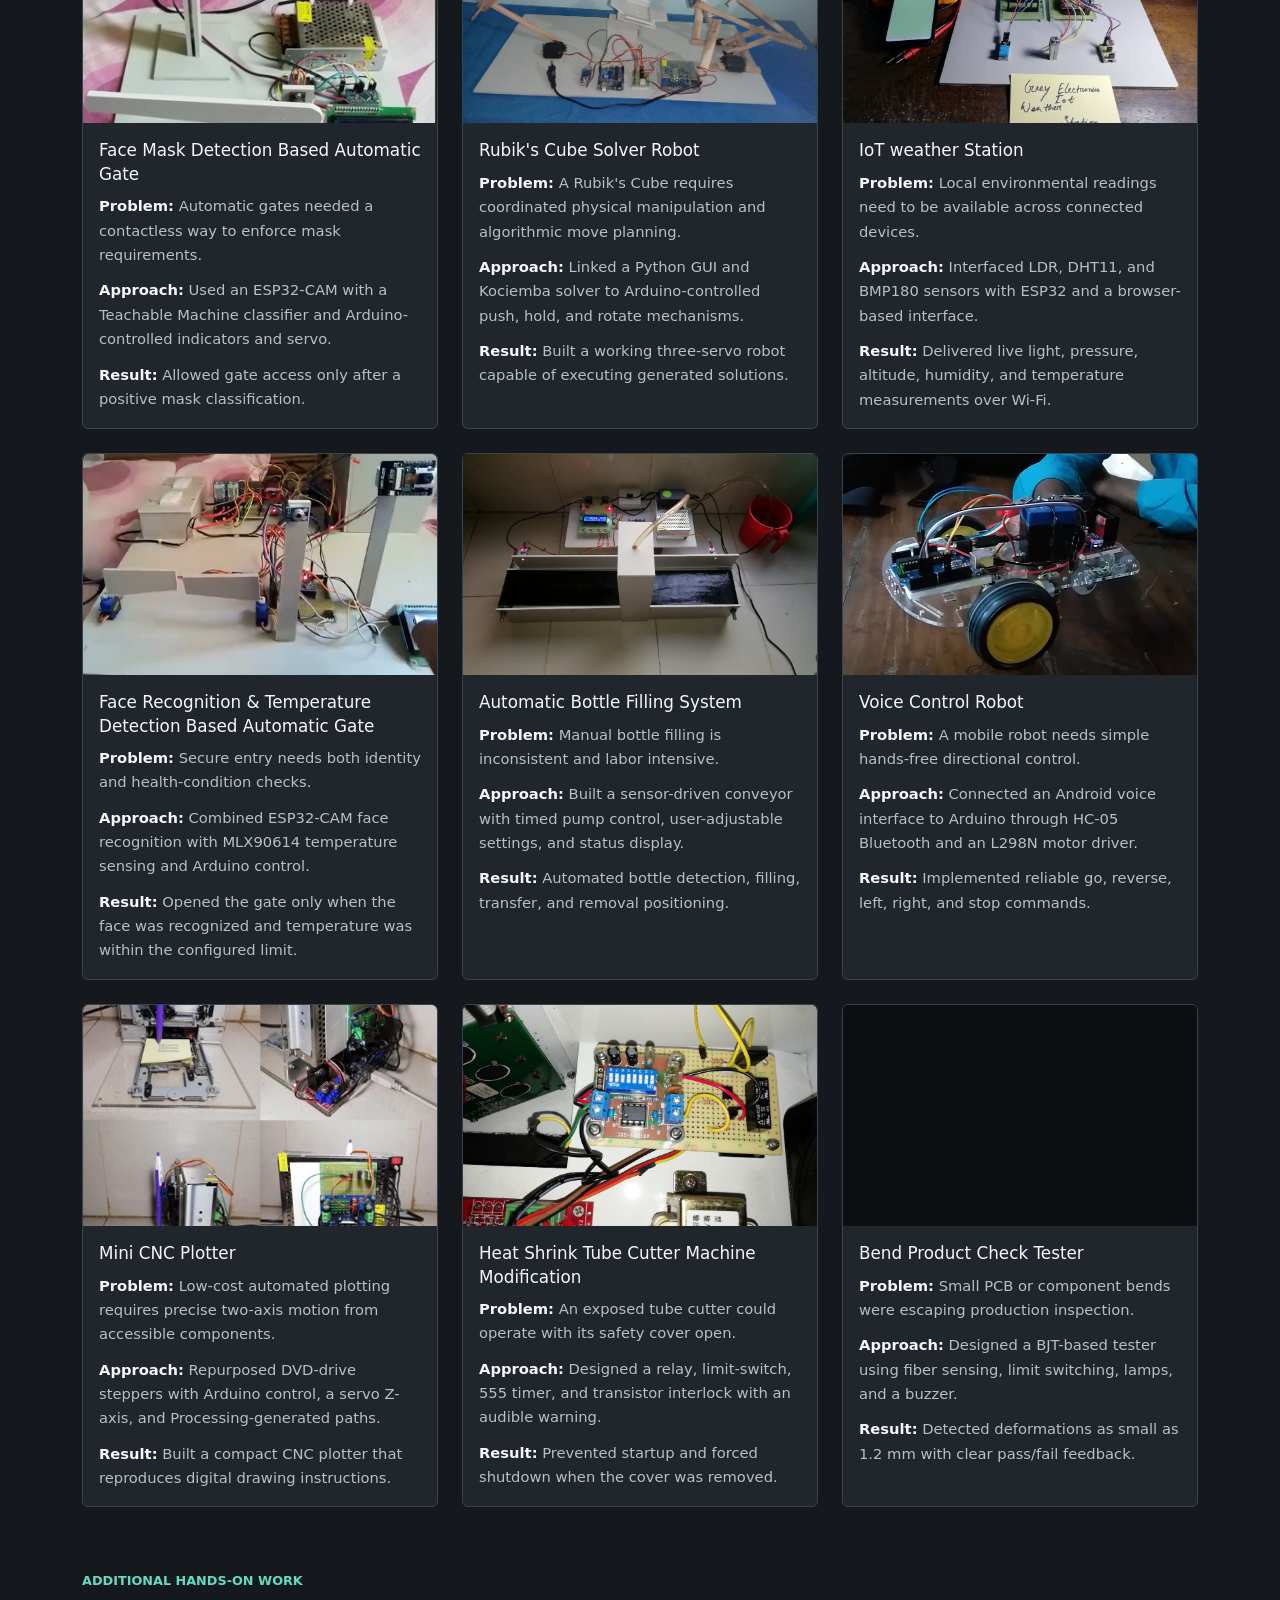
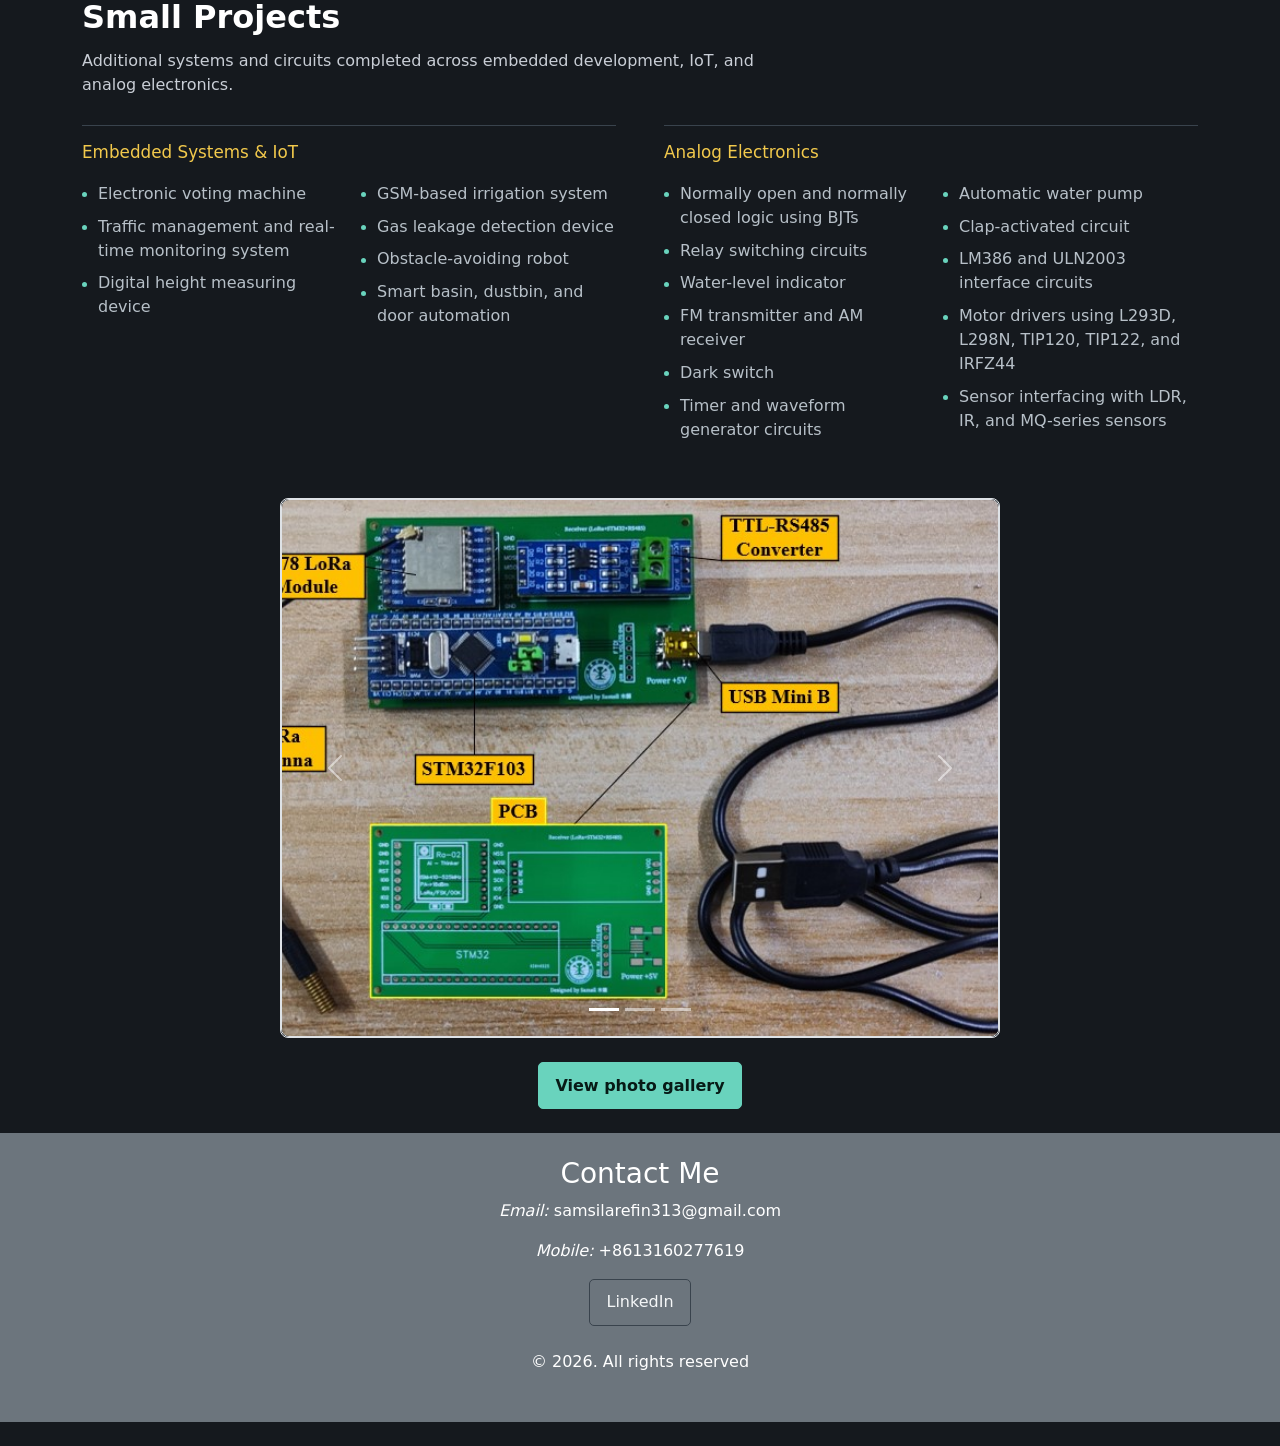
==== commit ff0cda4b: "Link project cards to publications" ====
--- a/index.html
+++ b/index.html
@@ -135,7 +135,6 @@
       <ol class="publication-list">
         <li><span><strong>Research on Vertical Shaft Detection System Based on CMOS-Camera and Lidar.</strong> IEEE Access, 2024.</span><a href="https://doi.org/10.1109/access.2024.3420888" target="_blank" rel="noopener noreferrer">View DOI</a></li>
         <li><span><strong>A Gaussian Process-Enhanced Non-Linear Function and Bayesian Conv-BLSTM Based UWB Range Error Mitigation Method.</strong> Mathematics, 2024.</span><a href="https://doi.org/10.3390/math12233866" target="_blank" rel="noopener noreferrer">View DOI</a></li>
-        <li><span><strong>Research and Analysis of Explosion-Proof Diesel Engine Performance Based on Different Exhaust Gas Cooling Systems.</strong> Energies, 2025.</span><a href="https://doi.org/10.3390/en18030610" target="_blank" rel="noopener noreferrer">View DOI</a></li>
         <li><span><strong>Derailment Detection of Mining Shaft's Rail Vehicle Using Machine Vision on Edge Device.</strong> IEEE, 2024.</span><a href="https://doi.org/10.1109/iditr62018.2024.10554334" target="_blank" rel="noopener noreferrer">View DOI</a></li>
         <li><span><strong>IRHA: An Intelligent RSSI Based Home Automation System.</strong> Springer, 2021.</span><a href="https://doi.org/10.1007/978-981-19-2541-2_14" target="_blank" rel="noopener noreferrer">View DOI</a></li>
         <li><span><strong>Smart IoT Biofloc Water Management System Using Decision Regression Tree.</strong> Springer, 2022.</span><a href="https://doi.org/10.1007/978-981-19-2445-3_15" target="_blank" rel="noopener noreferrer">View DOI</a></li>
@@ -181,6 +180,7 @@
                 <p><strong>Approach:</strong> Combined Gaussian Process bias correction with a Bayesian Conv-BLSTM and spatial-temporal attention.</p>
                 <p><strong>Result:</strong> Produced a robust LOS/NLOS mitigation method with uncertainty estimation, published in Mathematics.</p>
               </div>
+              <a class="project-doi" href="https://doi.org/10.3390/math12233866" target="_blank" rel="noopener noreferrer">View publication (DOI)</a>
             </div>
           </div>
         </div>
@@ -197,6 +197,7 @@
                 <p><strong>Approach:</strong> Integrated CMOS cameras, LiDAR, laser collimation, and ROS-based processing.</p>
                 <p><strong>Result:</strong> Validated deformation, perpendicularity, and vibration measurements for intelligent shaft monitoring.</p>
               </div>
+              <a class="project-doi" href="https://doi.org/10.1109/access.2024.3420888" target="_blank" rel="noopener noreferrer">View publication (DOI)</a>
             </div>
           </div>
         </div>
@@ -213,6 +214,7 @@
                 <p><strong>Approach:</strong> Deployed YOLOv5n and OpenCV on Raspberry Pi for remote visual track-state detection.</p>
                 <p><strong>Result:</strong> Demonstrated real-time on-track and off-track classification on an edge device.</p>
               </div>
+              <a class="project-doi" href="https://doi.org/10.1109/iditr62018.2024.10554334" target="_blank" rel="noopener noreferrer">View publication (DOI)</a>
             </div>
           </div>
         </div>
@@ -229,6 +231,7 @@
                 <p><strong>Approach:</strong> Combined IoT sensors, cloud monitoring, and a decision-tree regression model.</p>
                 <p><strong>Result:</strong> Predicted water condition with 79% experimental accuracy and delivered readings through an Android interface.</p>
               </div>
+              <a class="project-doi" href="https://doi.org/10.1007/978-981-19-2445-3_15" target="_blank" rel="noopener noreferrer">View publication (DOI)</a>
             </div>
           </div>
         </div>
@@ -245,6 +248,7 @@
                 <p><strong>Approach:</strong> Classified room-level Wi-Fi RSSI fingerprints with a decision tree deployed on ESP32.</p>
                 <p><strong>Result:</strong> Achieved 92% location-classification accuracy for automatic appliance control.</p>
               </div>
+              <a class="project-doi" href="https://doi.org/10.1007/978-981-19-2541-2_14" target="_blank" rel="noopener noreferrer">View publication (DOI)</a>
             </div>
           </div>
         </div>
--- a/style.css
+++ b/style.css
@@ -328,6 +328,20 @@
     color: var(--text);
 }
 
+.project-doi {
+    display: inline-block;
+    margin-top: 0.4rem;
+    color: var(--accent);
+    font-size: 0.9rem;
+    font-weight: 700;
+    text-underline-offset: 3px;
+}
+
+.project-doi:hover,
+.project-doi:focus-visible {
+    color: #8be0cf;
+}
+
 .small-project-grid {
     display: grid;
     grid-template-columns: repeat(2, minmax(0, 1fr));
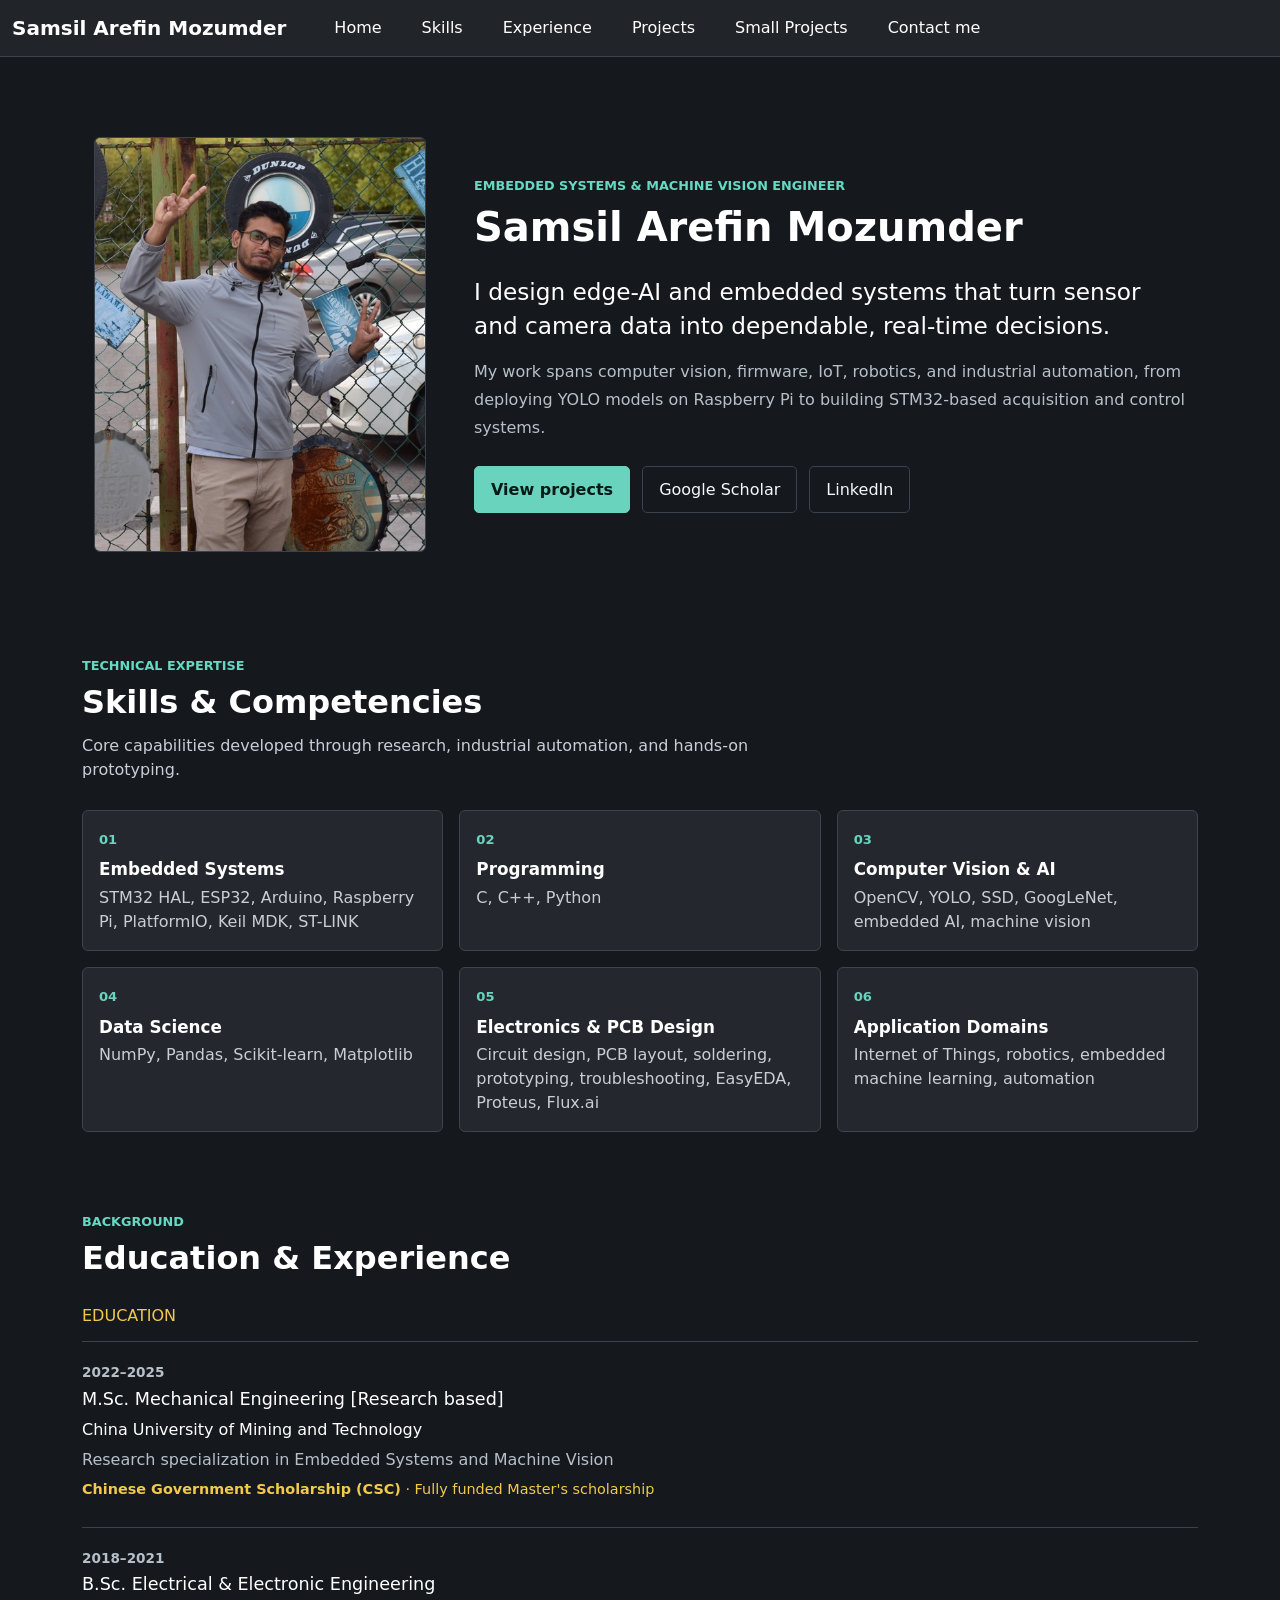
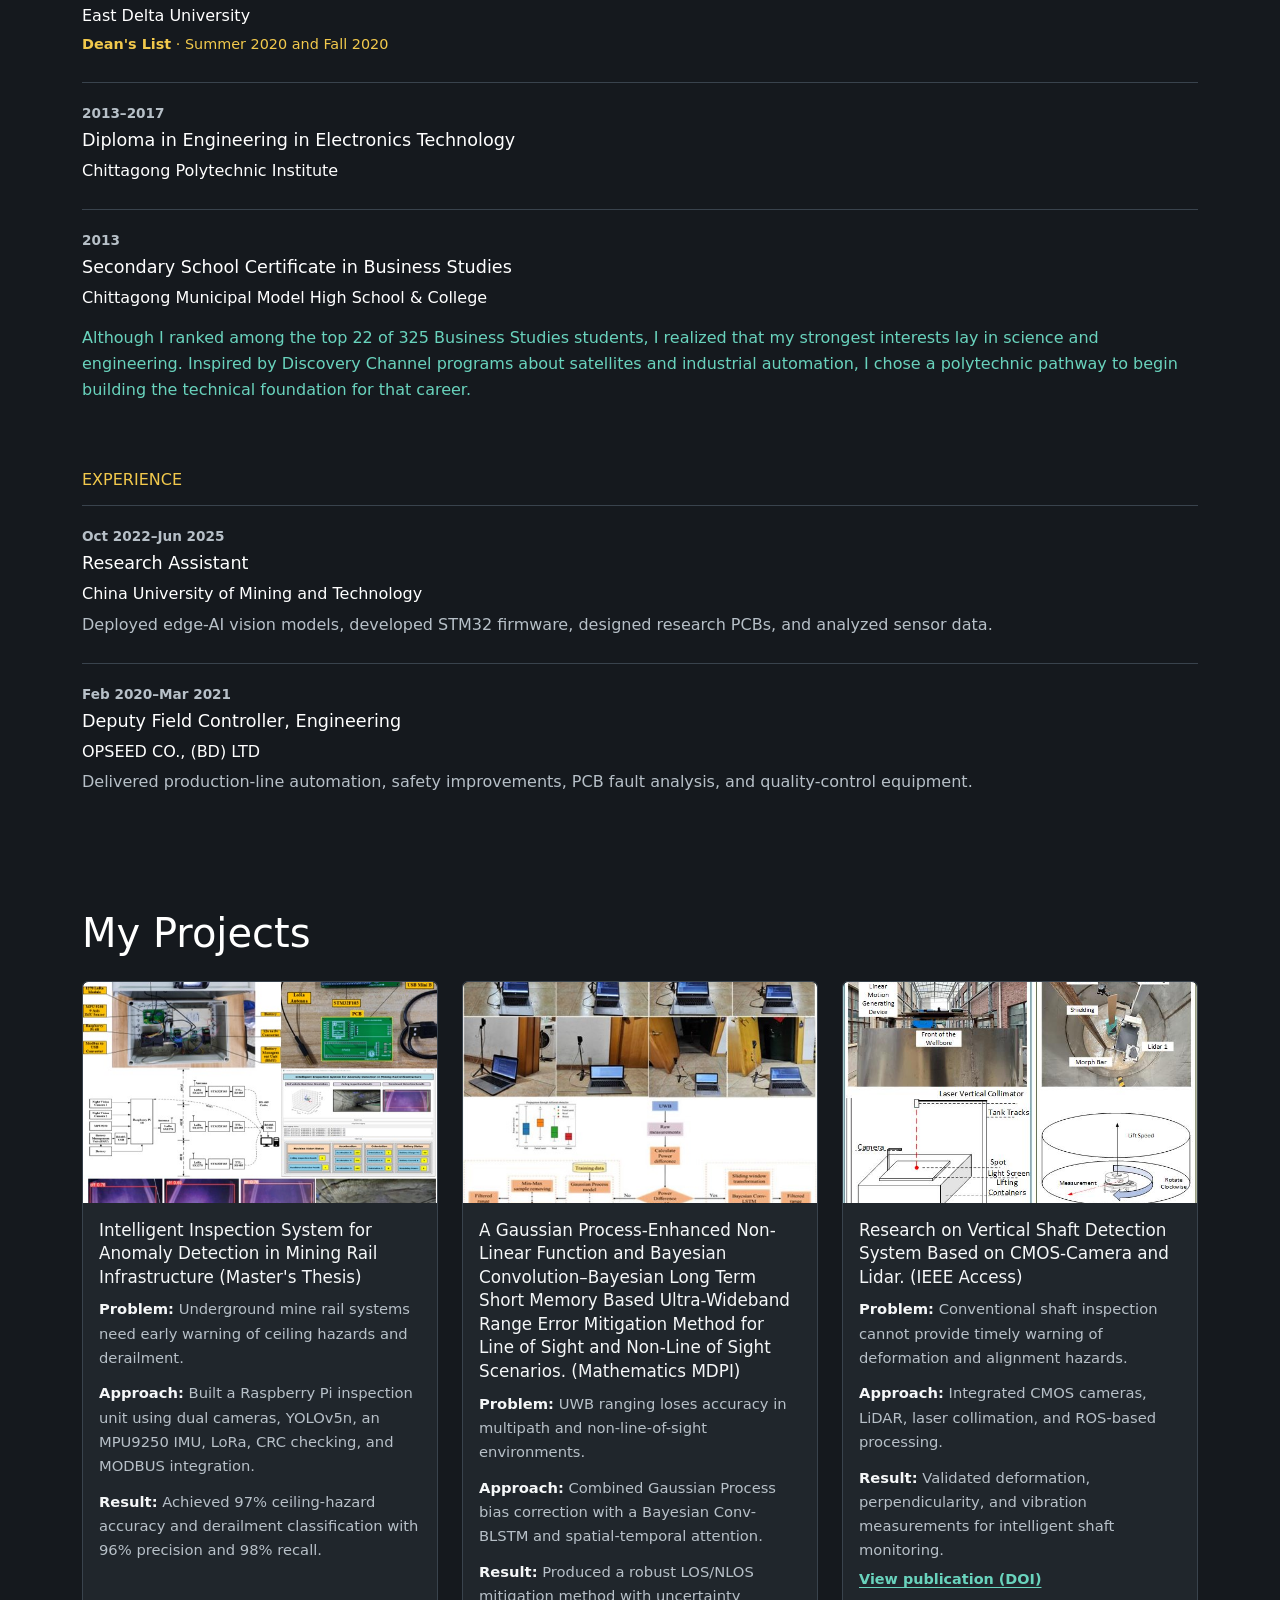
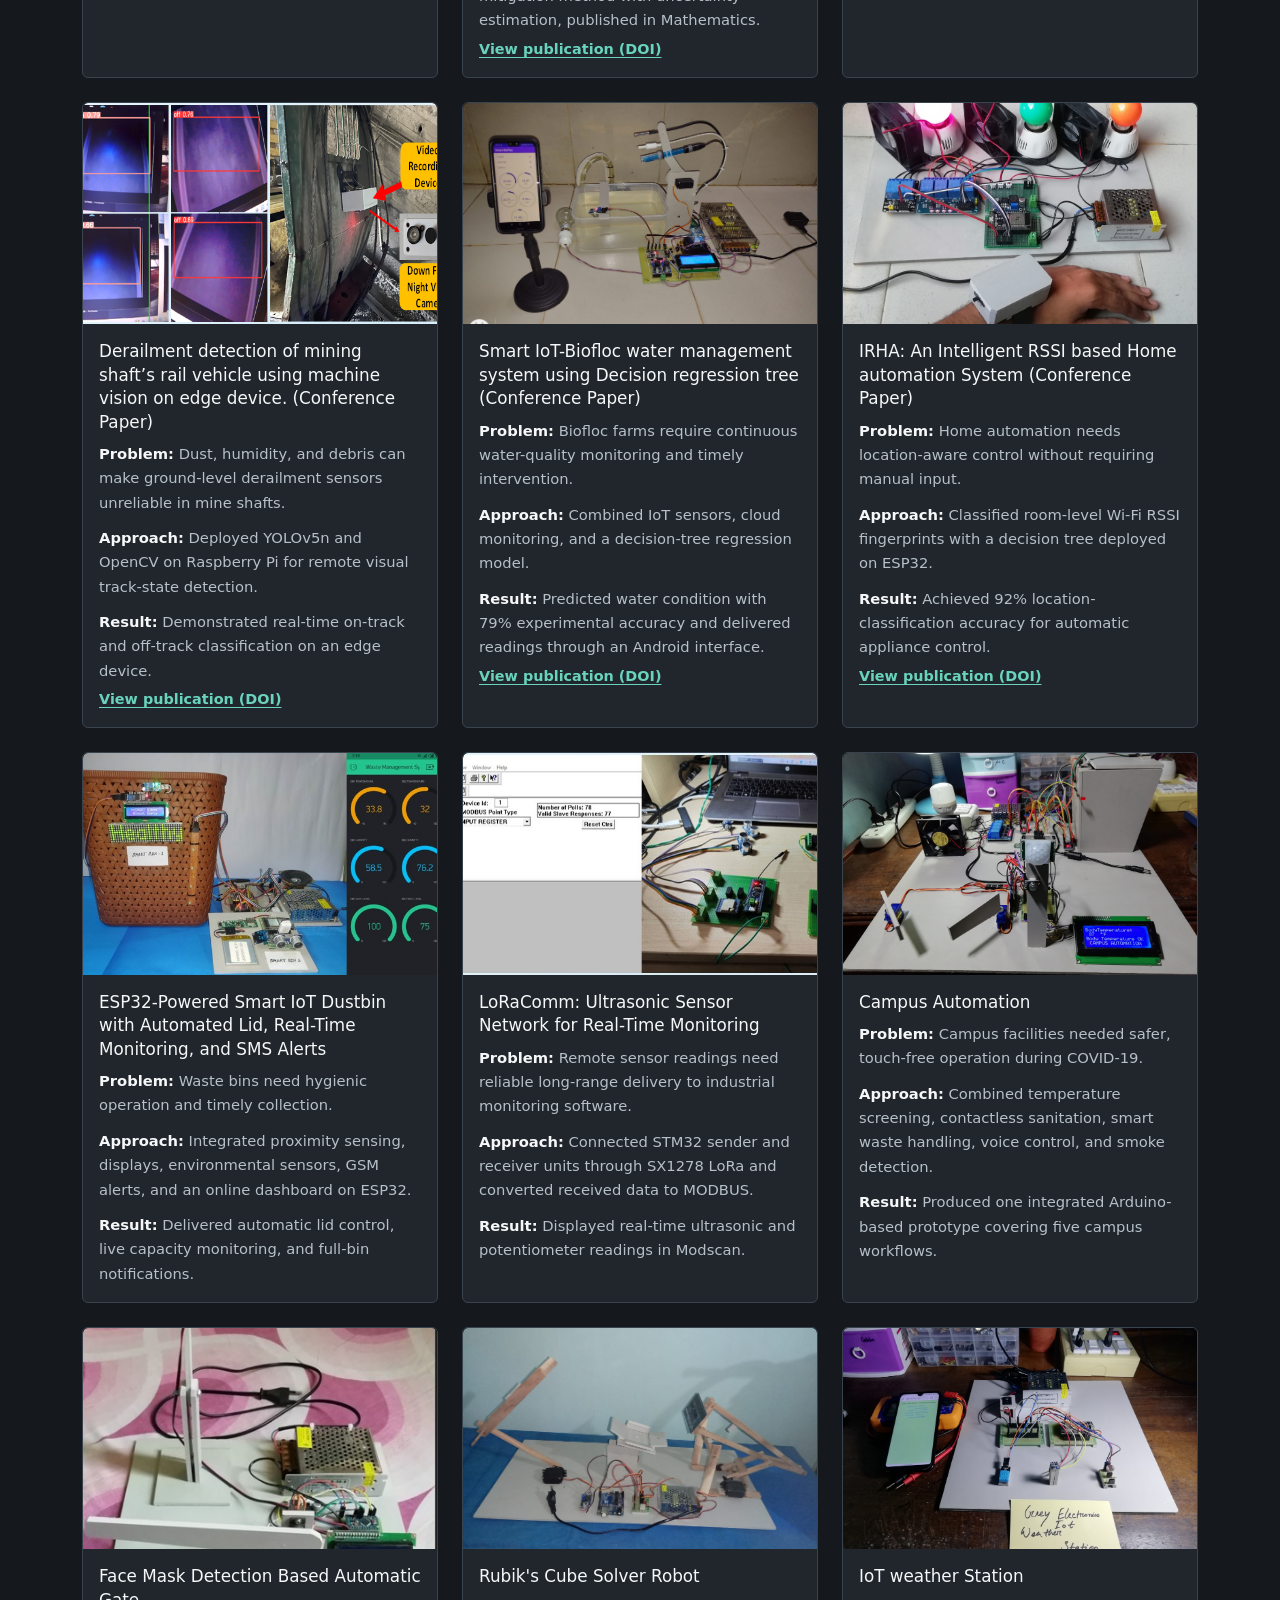
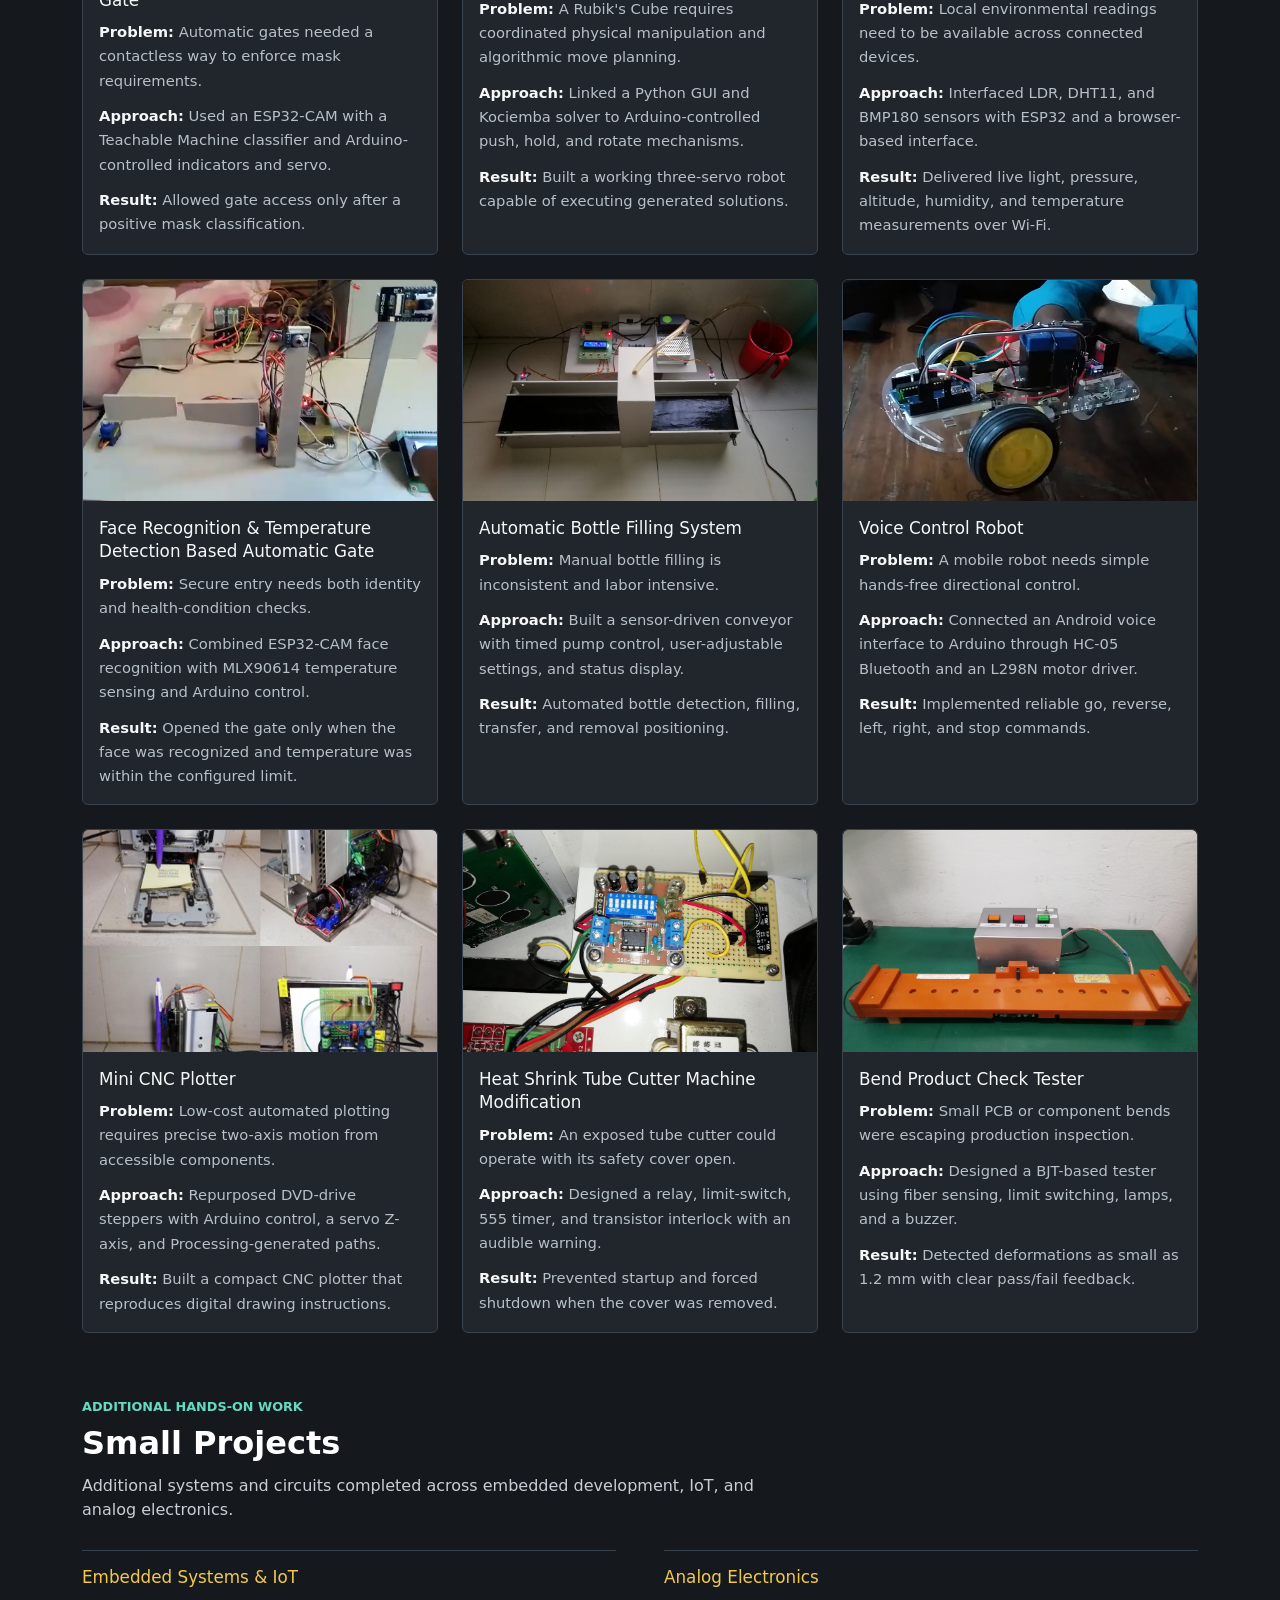
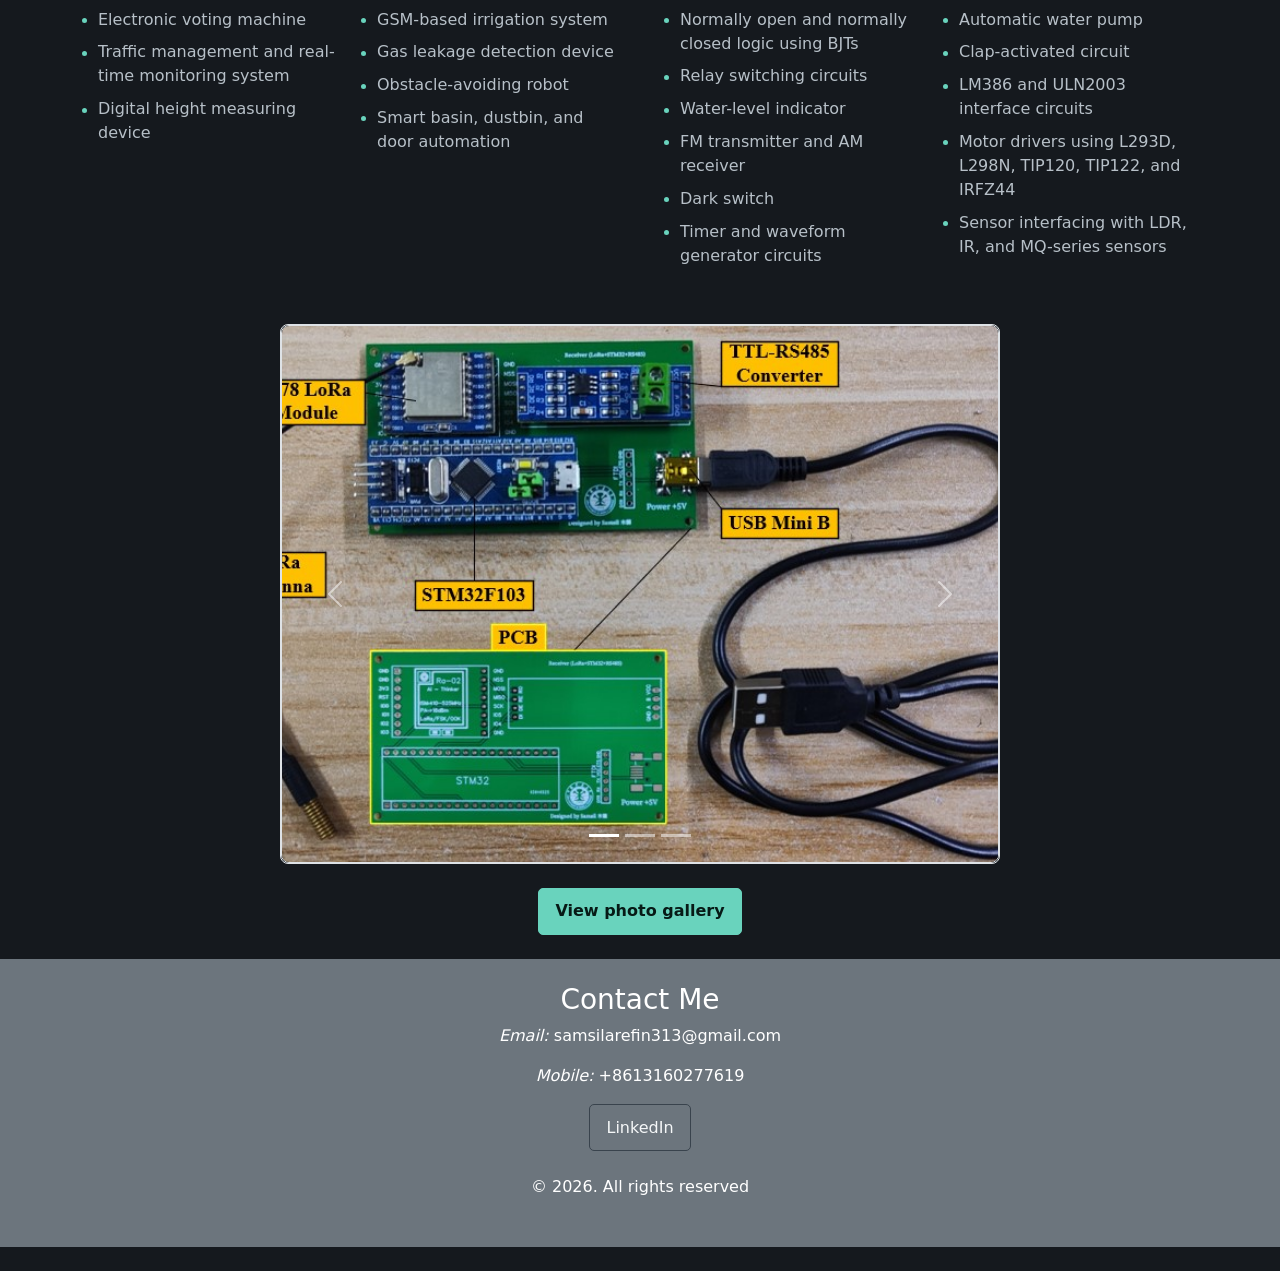
==== commit 70a968bd: "Stack experience and remove publications section" ====
--- a/index.html
+++ b/index.html
@@ -34,9 +34,6 @@
               <a class="nav-link active btn-hover ms-4" href="#experience">Experience</a>
             </li>
             <li class="nav-item">
-              <a class="nav-link active btn-hover ms-4" href="#publications">Publications</a>
-            </li>
-            <li class="nav-item">
               <a class="nav-link active btn-hover ms-4" href="#projects">Projects</a>
             </li>
             <li class="nav-item">
@@ -128,17 +125,6 @@
           <article class="timeline-item"><p class="item-date">Feb 2020–Mar 2021</p><h4>Deputy Field Controller, Engineering</h4><p>OPSEED CO., (BD) LTD</p><p class="item-detail">Delivered production-line automation, safety improvements, PCB fault analysis, and quality-control equipment.</p></article>
         </div>
       </div>
-    </section>
-
-    <section id="publications" class="content-section" aria-labelledby="publications-heading">
-      <div class="section-heading"><p class="section-label">Research</p><h2 id="publications-heading">Selected Publications</h2></div>
-      <ol class="publication-list">
-        <li><span><strong>Research on Vertical Shaft Detection System Based on CMOS-Camera and Lidar.</strong> IEEE Access, 2024.</span><a href="https://doi.org/10.1109/access.2024.3420888" target="_blank" rel="noopener noreferrer">View DOI</a></li>
-        <li><span><strong>A Gaussian Process-Enhanced Non-Linear Function and Bayesian Conv-BLSTM Based UWB Range Error Mitigation Method.</strong> Mathematics, 2024.</span><a href="https://doi.org/10.3390/math12233866" target="_blank" rel="noopener noreferrer">View DOI</a></li>
-        <li><span><strong>Derailment Detection of Mining Shaft's Rail Vehicle Using Machine Vision on Edge Device.</strong> IEEE, 2024.</span><a href="https://doi.org/10.1109/iditr62018.2024.10554334" target="_blank" rel="noopener noreferrer">View DOI</a></li>
-        <li><span><strong>IRHA: An Intelligent RSSI Based Home Automation System.</strong> Springer, 2021.</span><a href="https://doi.org/10.1007/978-981-19-2541-2_14" target="_blank" rel="noopener noreferrer">View DOI</a></li>
-        <li><span><strong>Smart IoT Biofloc Water Management System Using Decision Regression Tree.</strong> Springer, 2022.</span><a href="https://doi.org/10.1007/978-981-19-2445-3_15" target="_blank" rel="noopener noreferrer">View DOI</a></li>
-      </ol>
     </section>
 
     <!------------------
--- a/style.css
+++ b/style.css
@@ -189,8 +189,8 @@
 
 .timeline-grid {
     display: grid;
-    grid-template-columns: repeat(2, minmax(0, 1fr));
-    gap: 2rem;
+    grid-template-columns: 1fr;
+    gap: 2.5rem;
 }
 
 .column-title {
@@ -235,34 +235,6 @@
 .item-date {
     font-size: 0.85rem;
     font-weight: 700;
-}
-
-.publication-list {
-    margin: 0;
-    padding: 0;
-    list-style: none;
-    counter-reset: publication;
-}
-
-.publication-list li {
-    display: grid;
-    grid-template-columns: 2rem 1fr auto;
-    gap: 1rem;
-    align-items: start;
-    padding: 1.15rem 0;
-    border-top: 1px solid var(--border);
-    counter-increment: publication;
-}
-
-.publication-list li::before {
-    content: counter(publication, decimal-leading-zero);
-    color: var(--accent);
-    font-weight: 700;
-}
-
-.publication-list a {
-    color: var(--accent);
-    white-space: nowrap;
 }
 
 .card {
@@ -467,9 +439,6 @@
 }
 
 @media (max-width: 767.98px) {
-    .timeline-grid { grid-template-columns: 1fr; }
-    .publication-list li { grid-template-columns: 2rem 1fr; }
-    .publication-list a { grid-column: 2; }
     #home { min-height: auto; }
 }
 
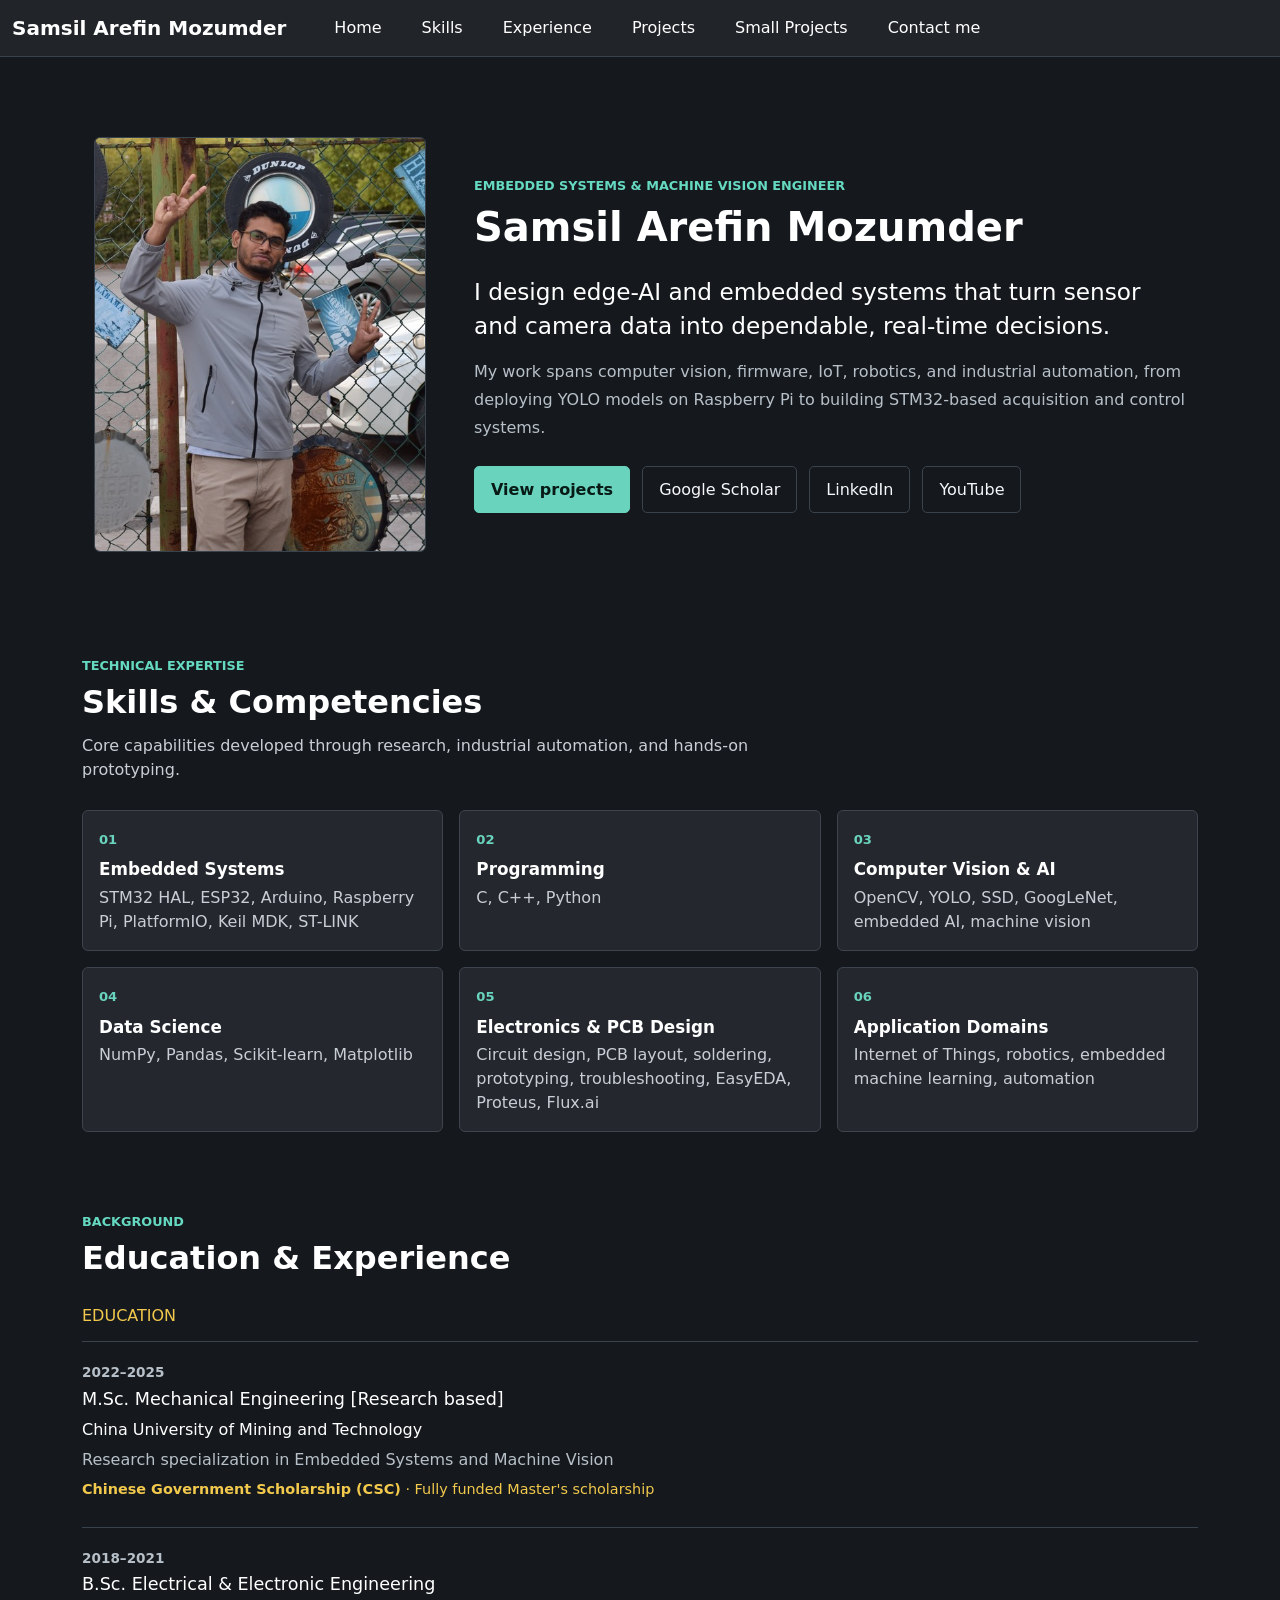
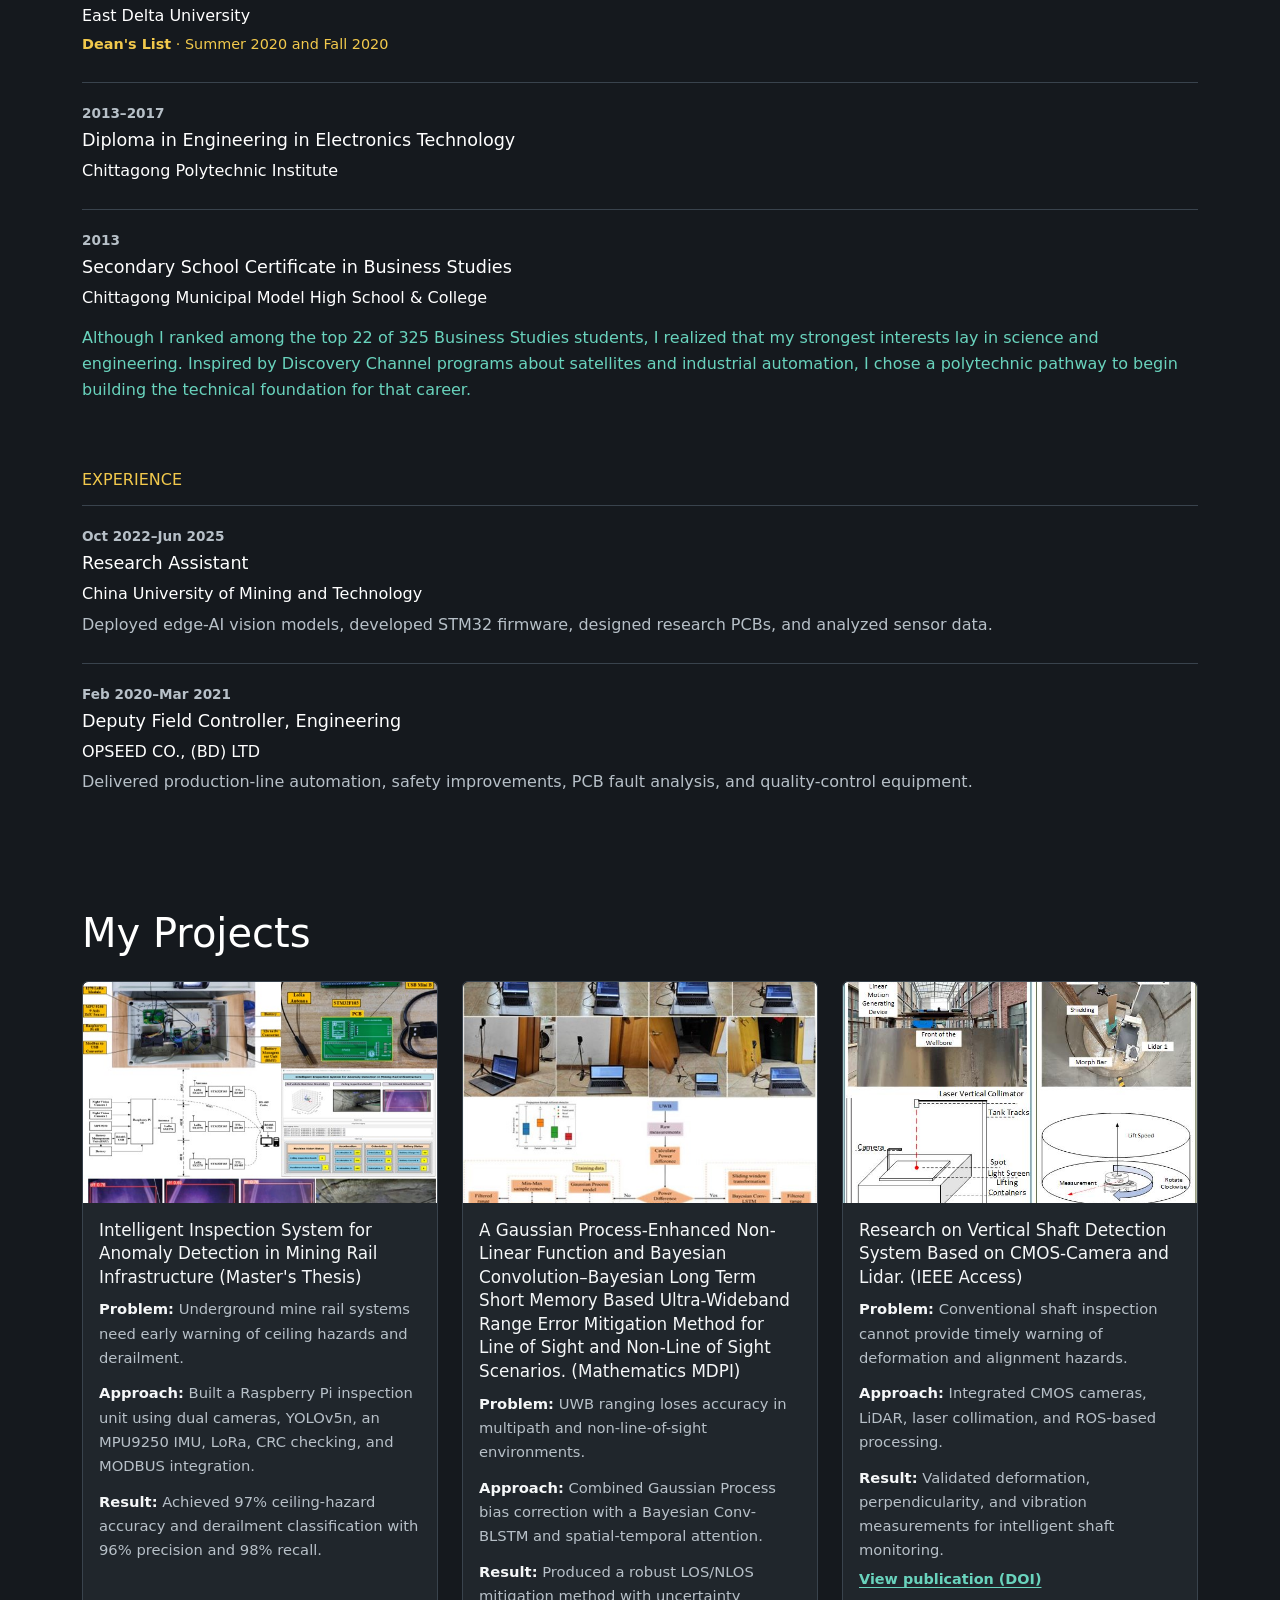
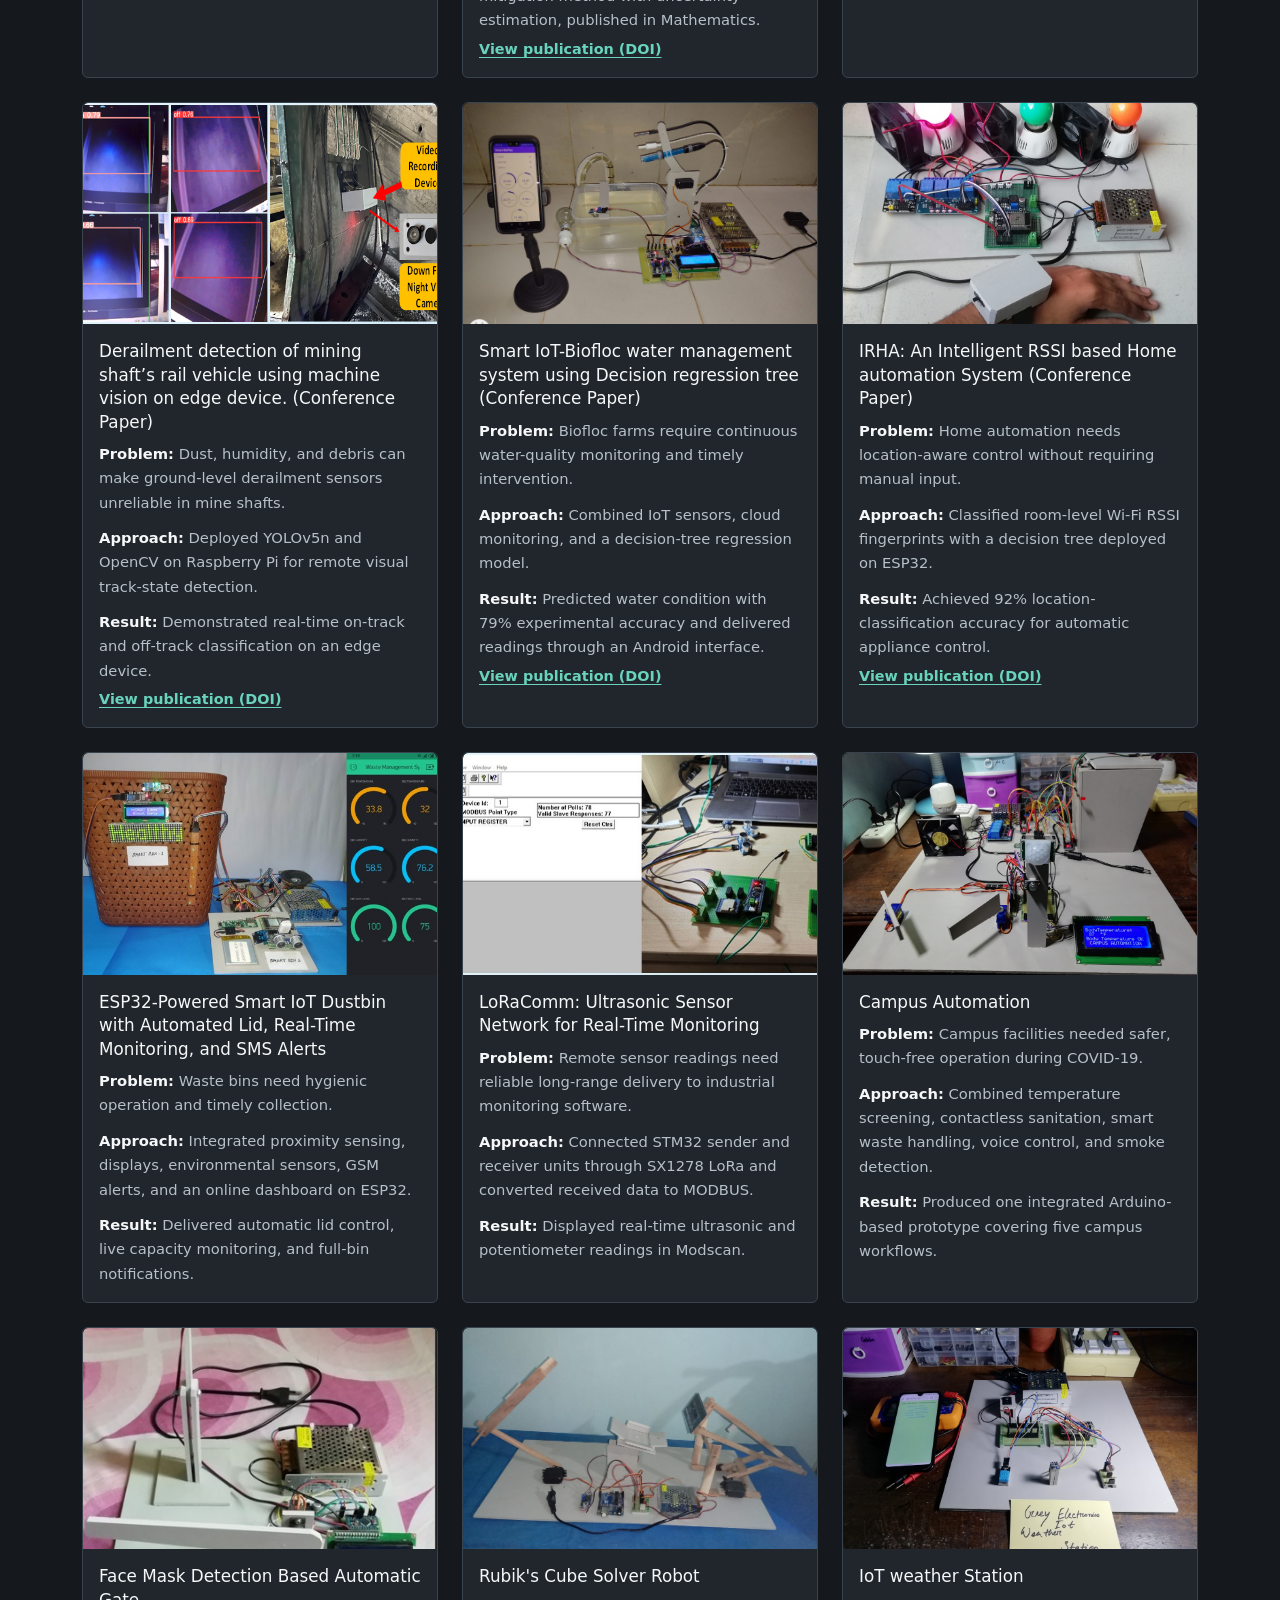
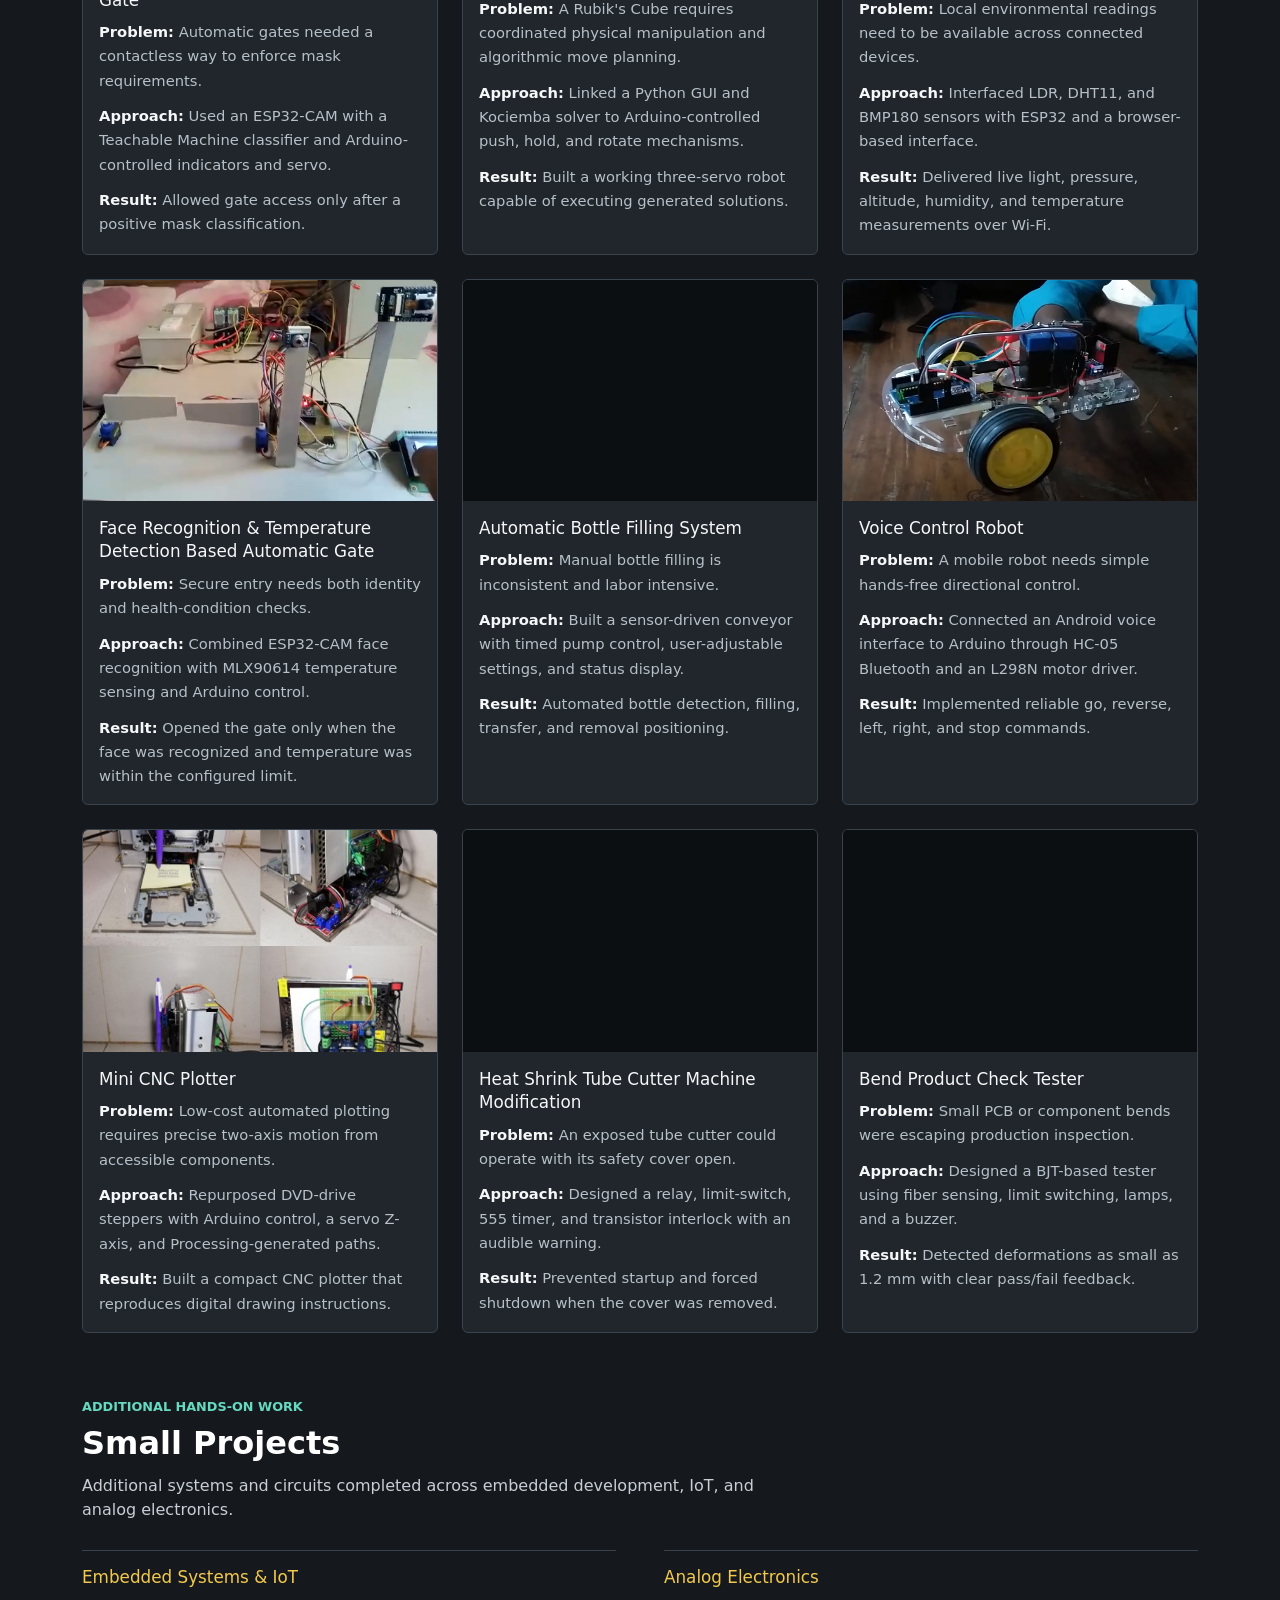
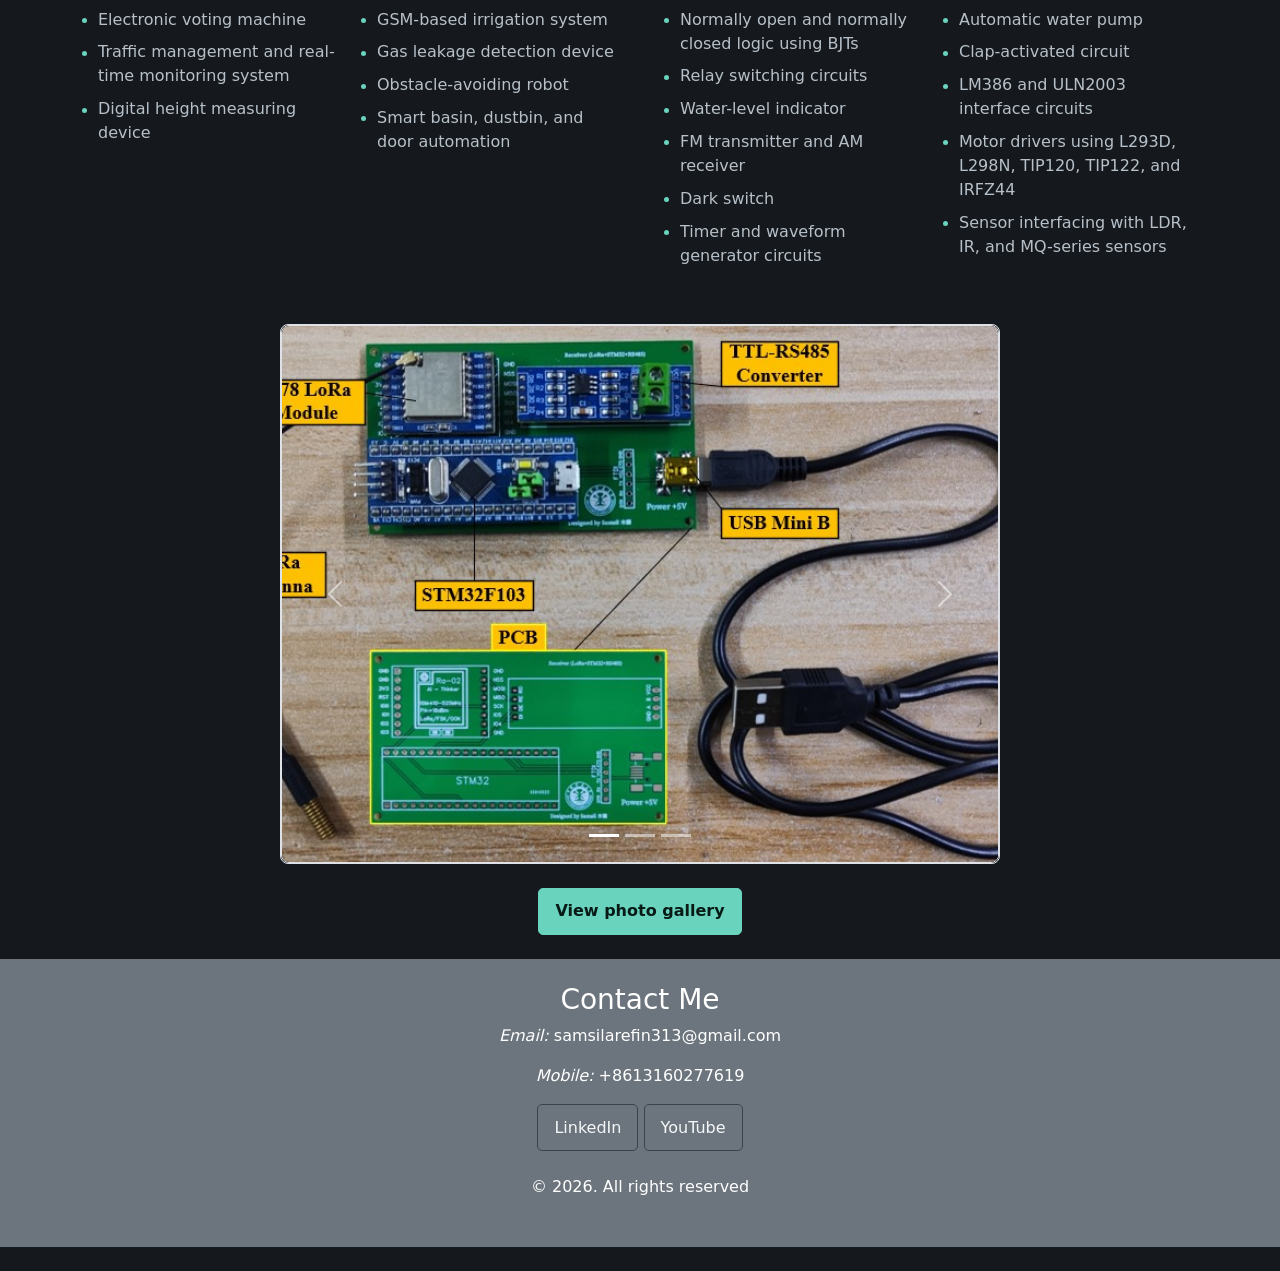
==== commit 8c0f449e: "Add Gray Tech YouTube channel" ====
--- a/index.html
+++ b/index.html
@@ -63,6 +63,7 @@
           <a class="action-link action-primary" href="#projects">View projects</a>
           <a class="action-link" href="https://scholar.google.com/citations?user=PEfnKz0AAAAJ&amp;hl=en" target="_blank" rel="noopener noreferrer">Google Scholar</a>
           <a class="action-link" href="https://www.linkedin.com/in/samsil-arefin-mozumder-20b20a14b/" target="_blank" rel="noopener noreferrer">LinkedIn</a>
+          <a class="action-link" href="https://www.youtube.com/@graytech-sam/videos" target="_blank" rel="noopener noreferrer">YouTube</a>
         </div>
 
       </div>
@@ -501,6 +502,7 @@
         +8613160277619
       </p>
       <a class="action-link" target="_blank" rel="noopener noreferrer" href="https://www.linkedin.com/in/samsil-arefin-mozumder-20b20a14b">LinkedIn</a>
+      <a class="action-link" target="_blank" rel="noopener noreferrer" href="https://www.youtube.com/@graytech-sam/videos">YouTube</a>
 
       <p class="my-4">© 2026. All rights reserved</p>
     </div>
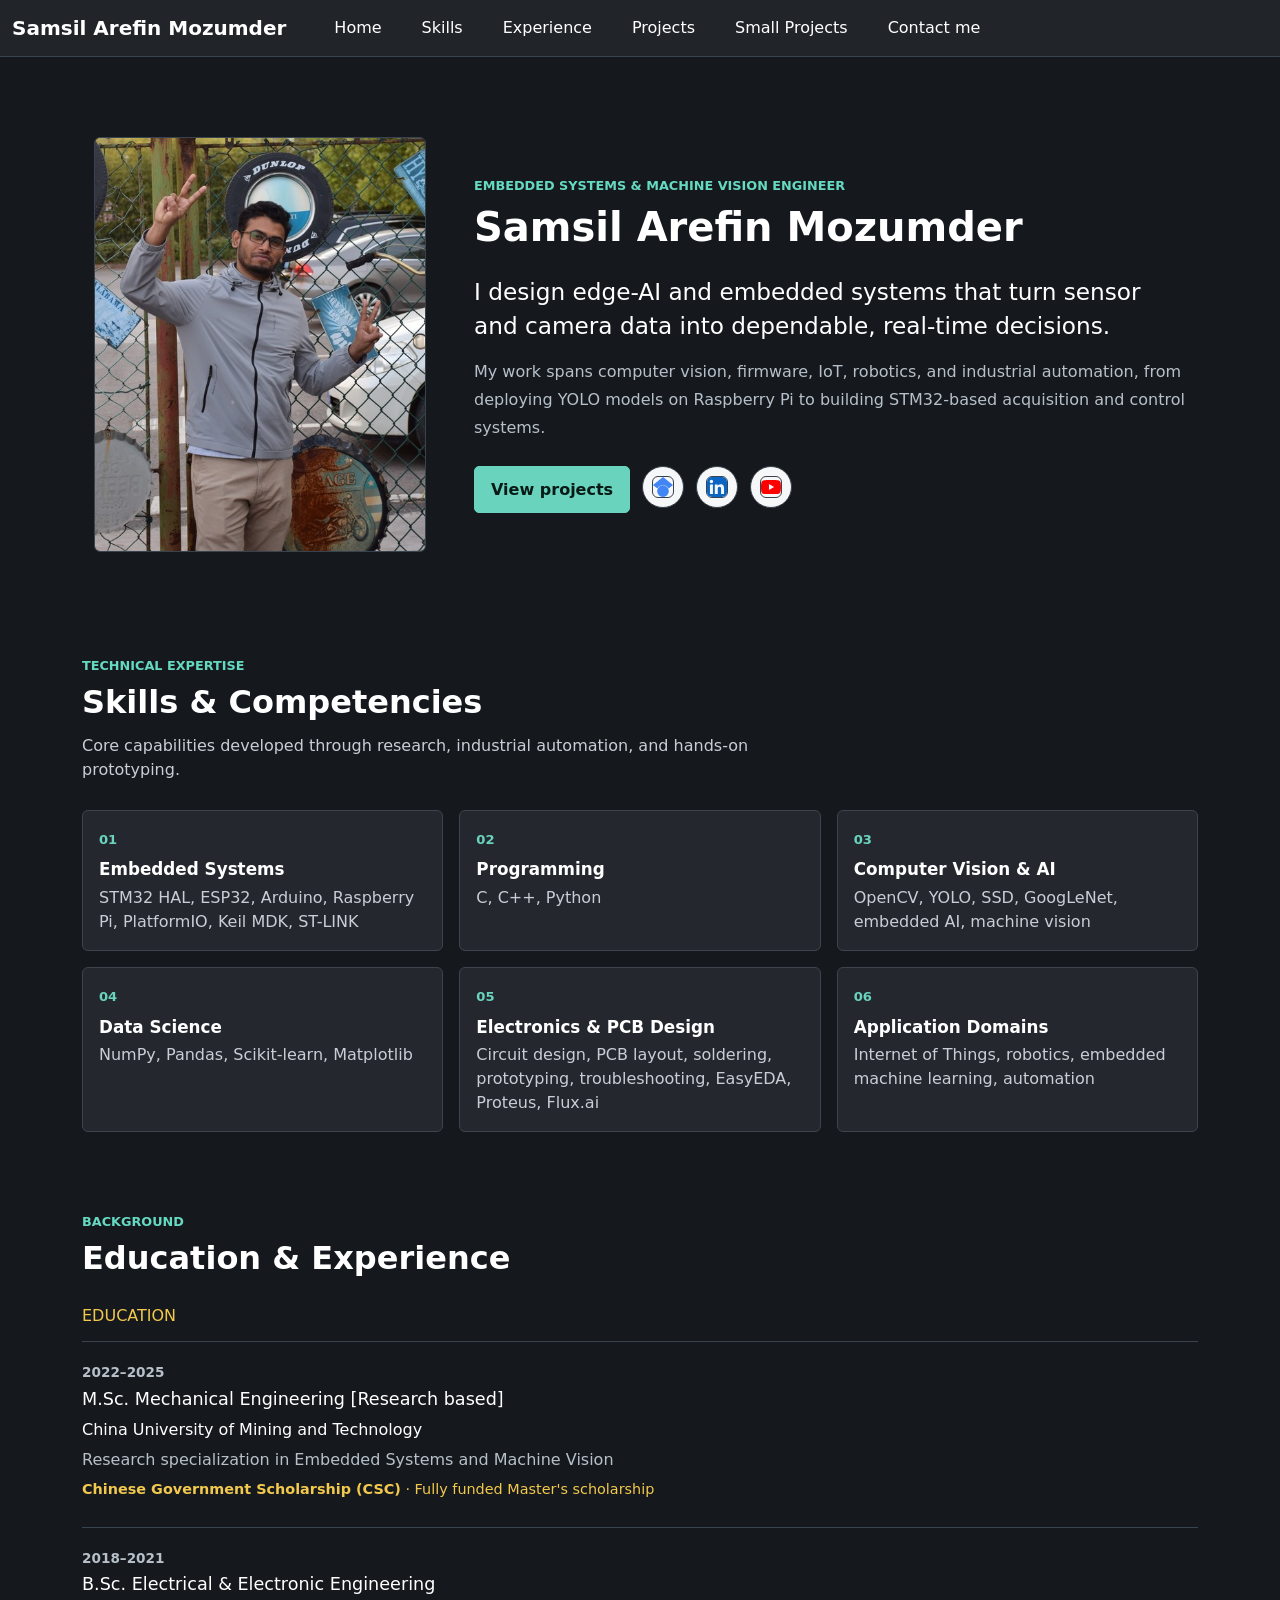
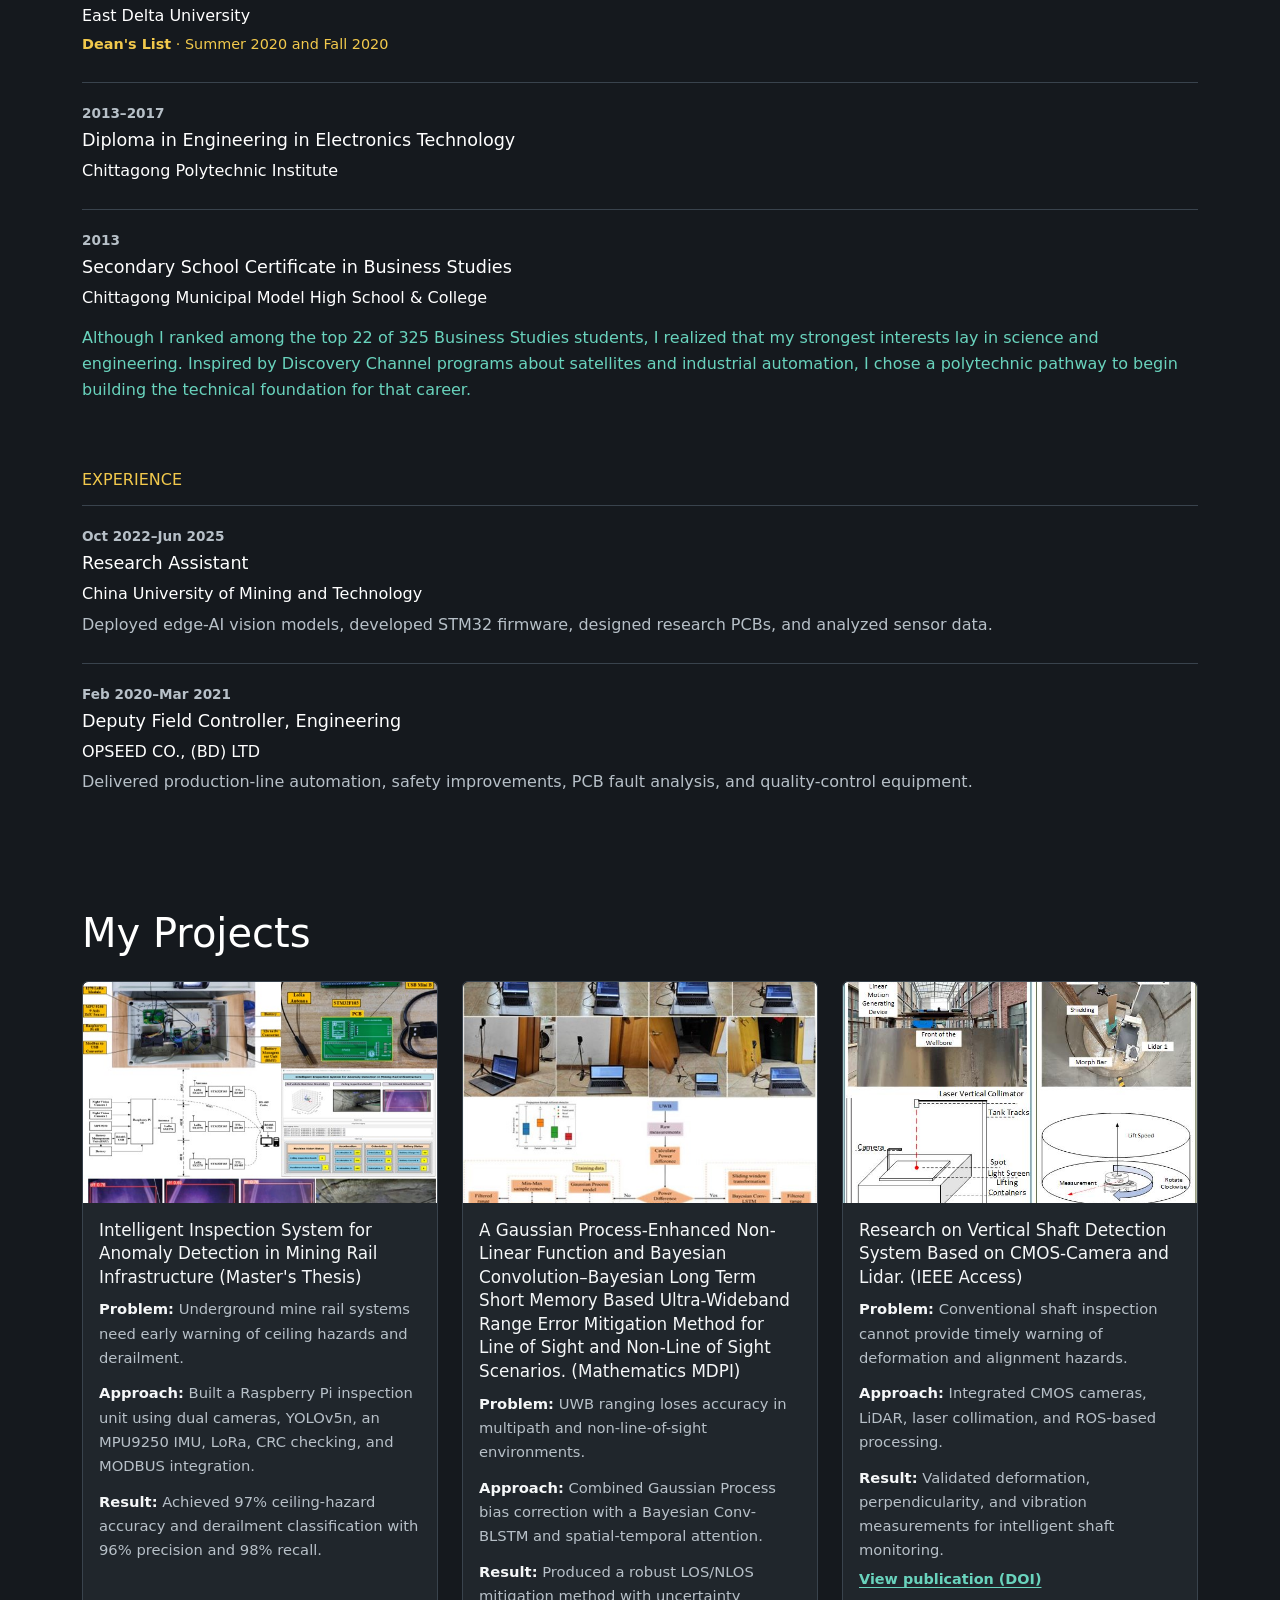
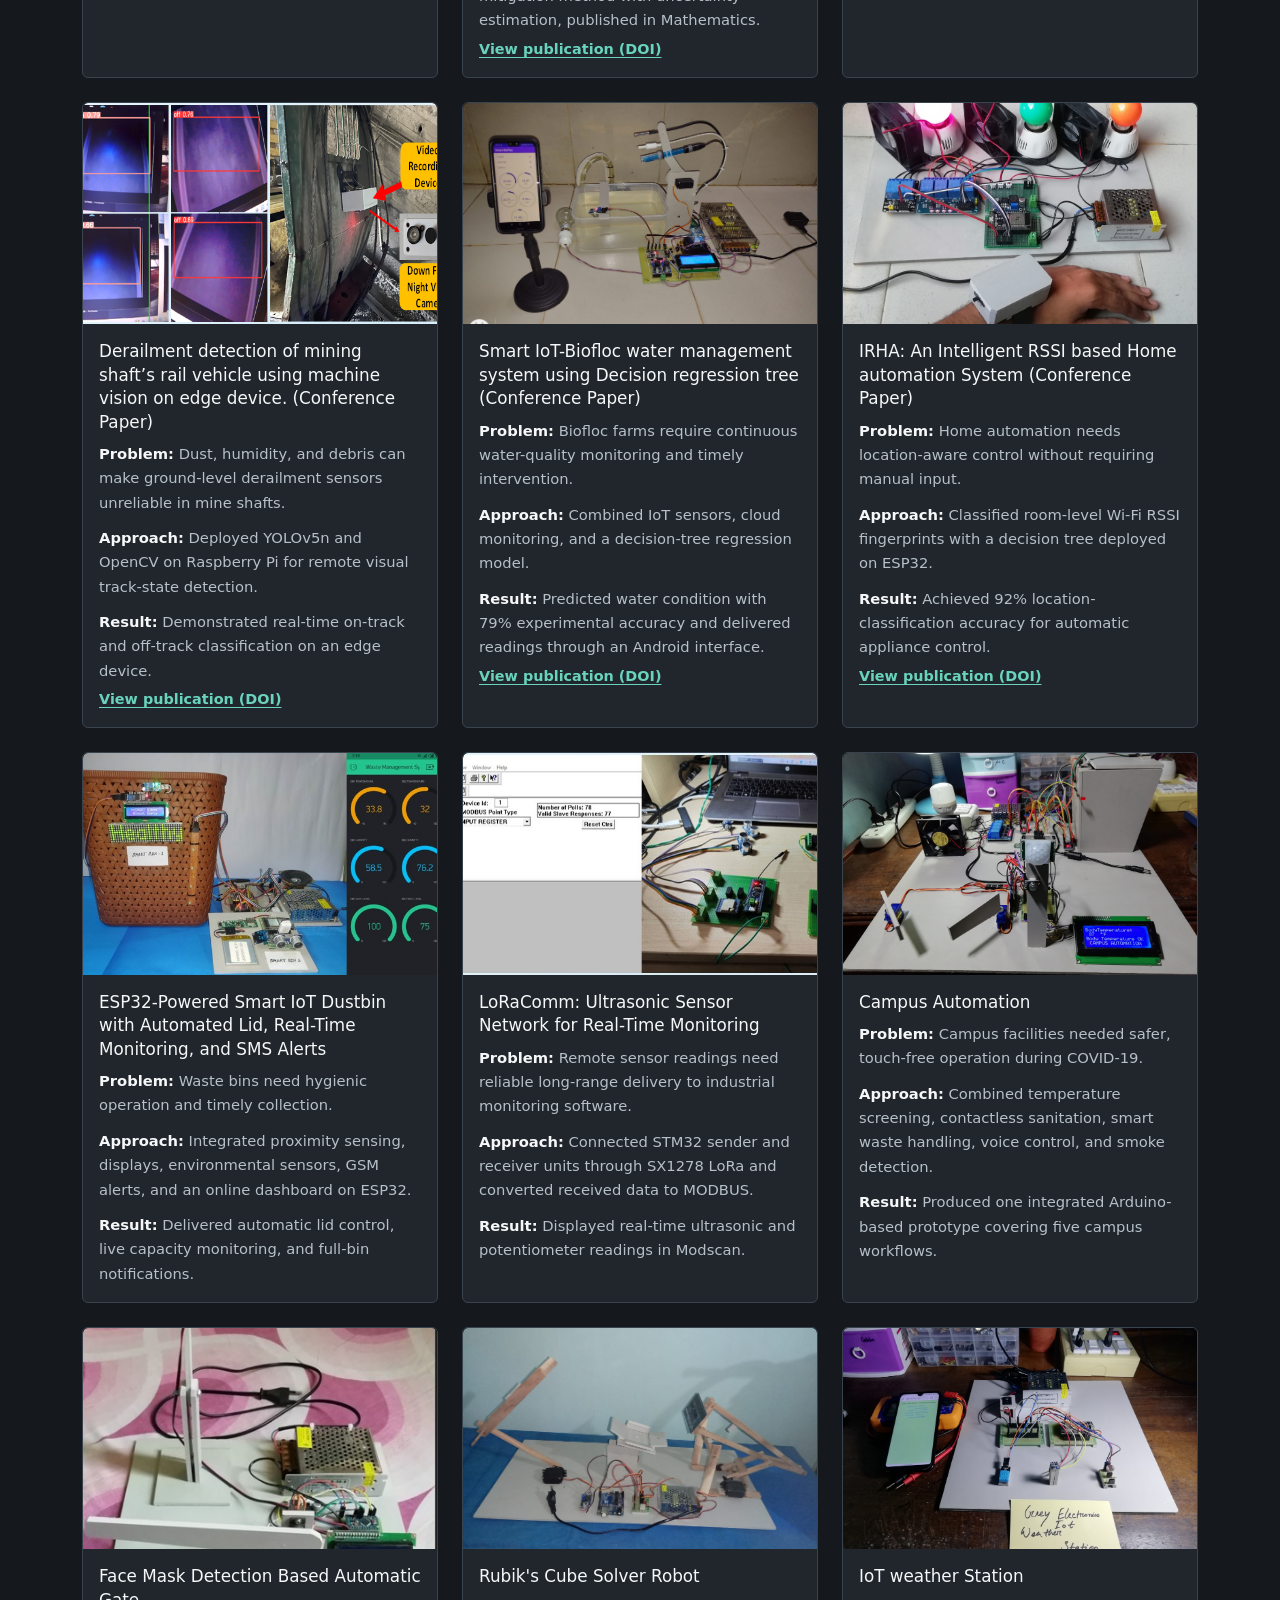
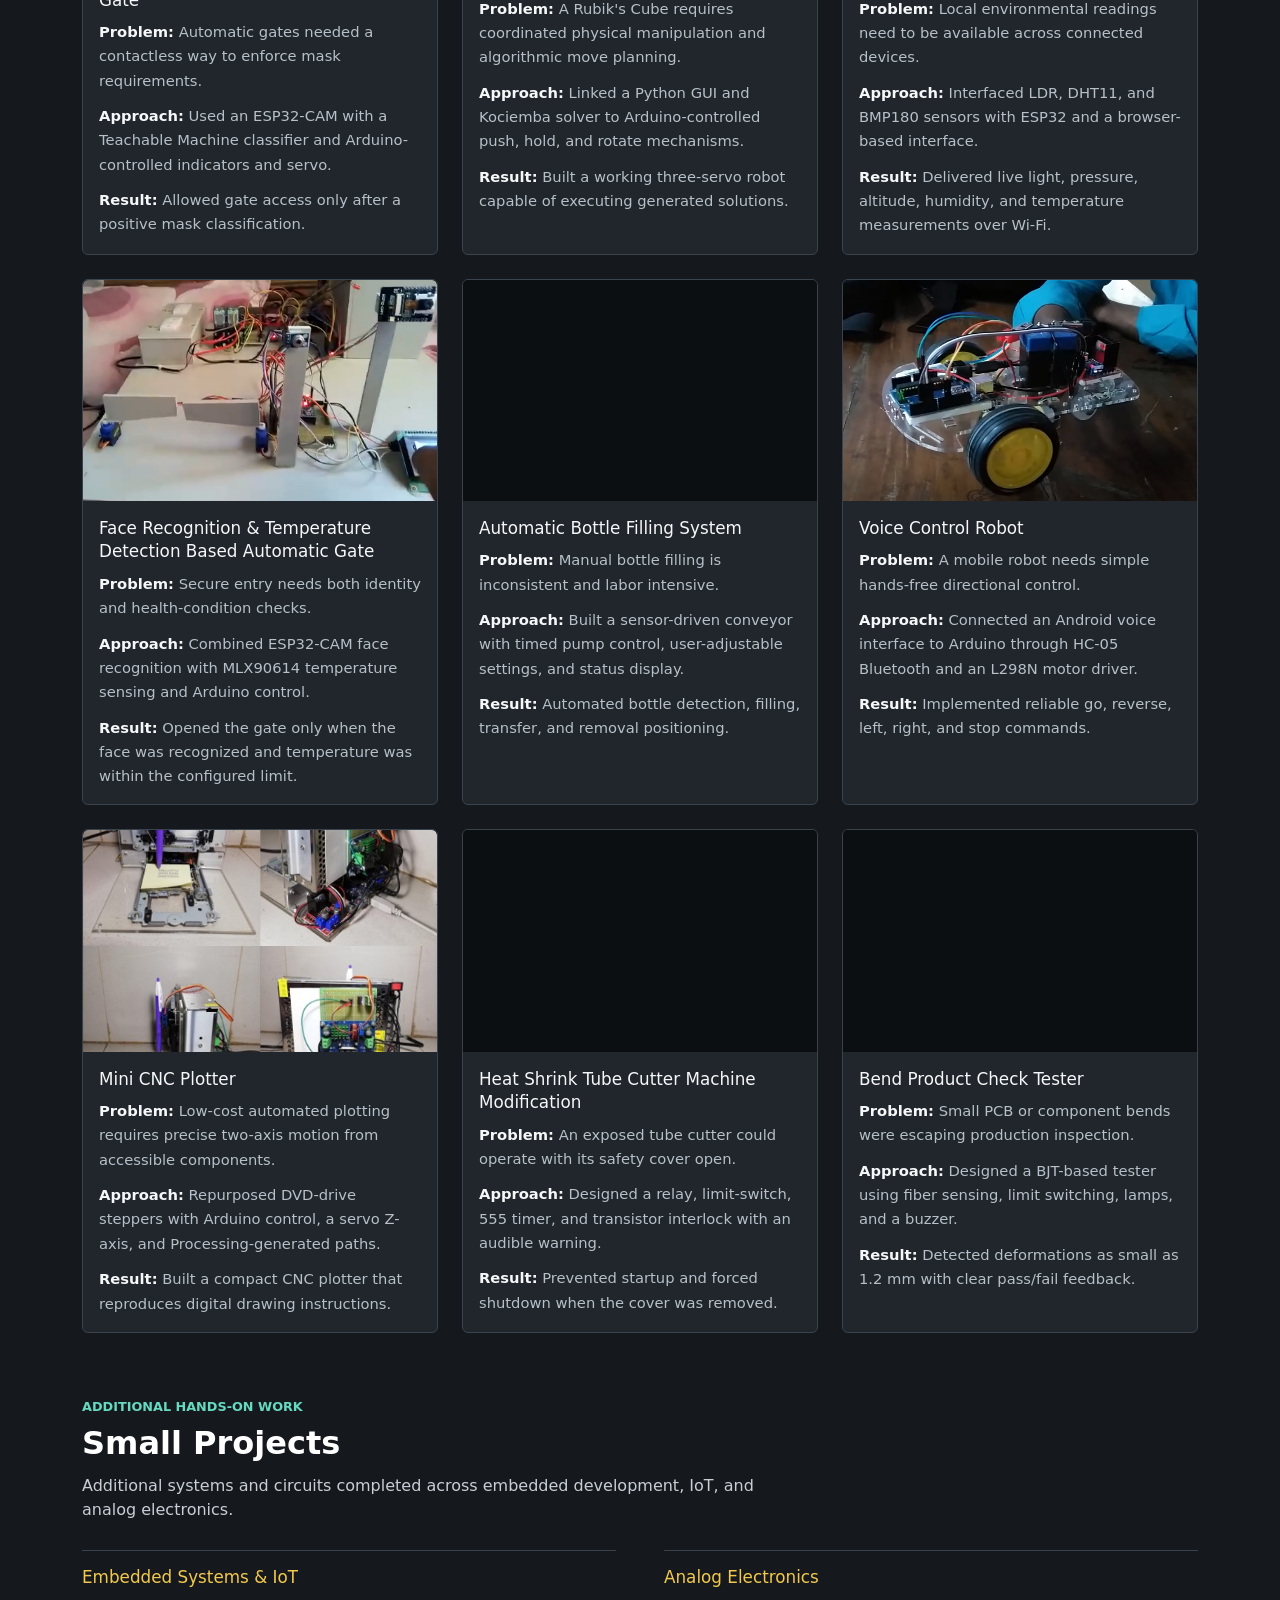
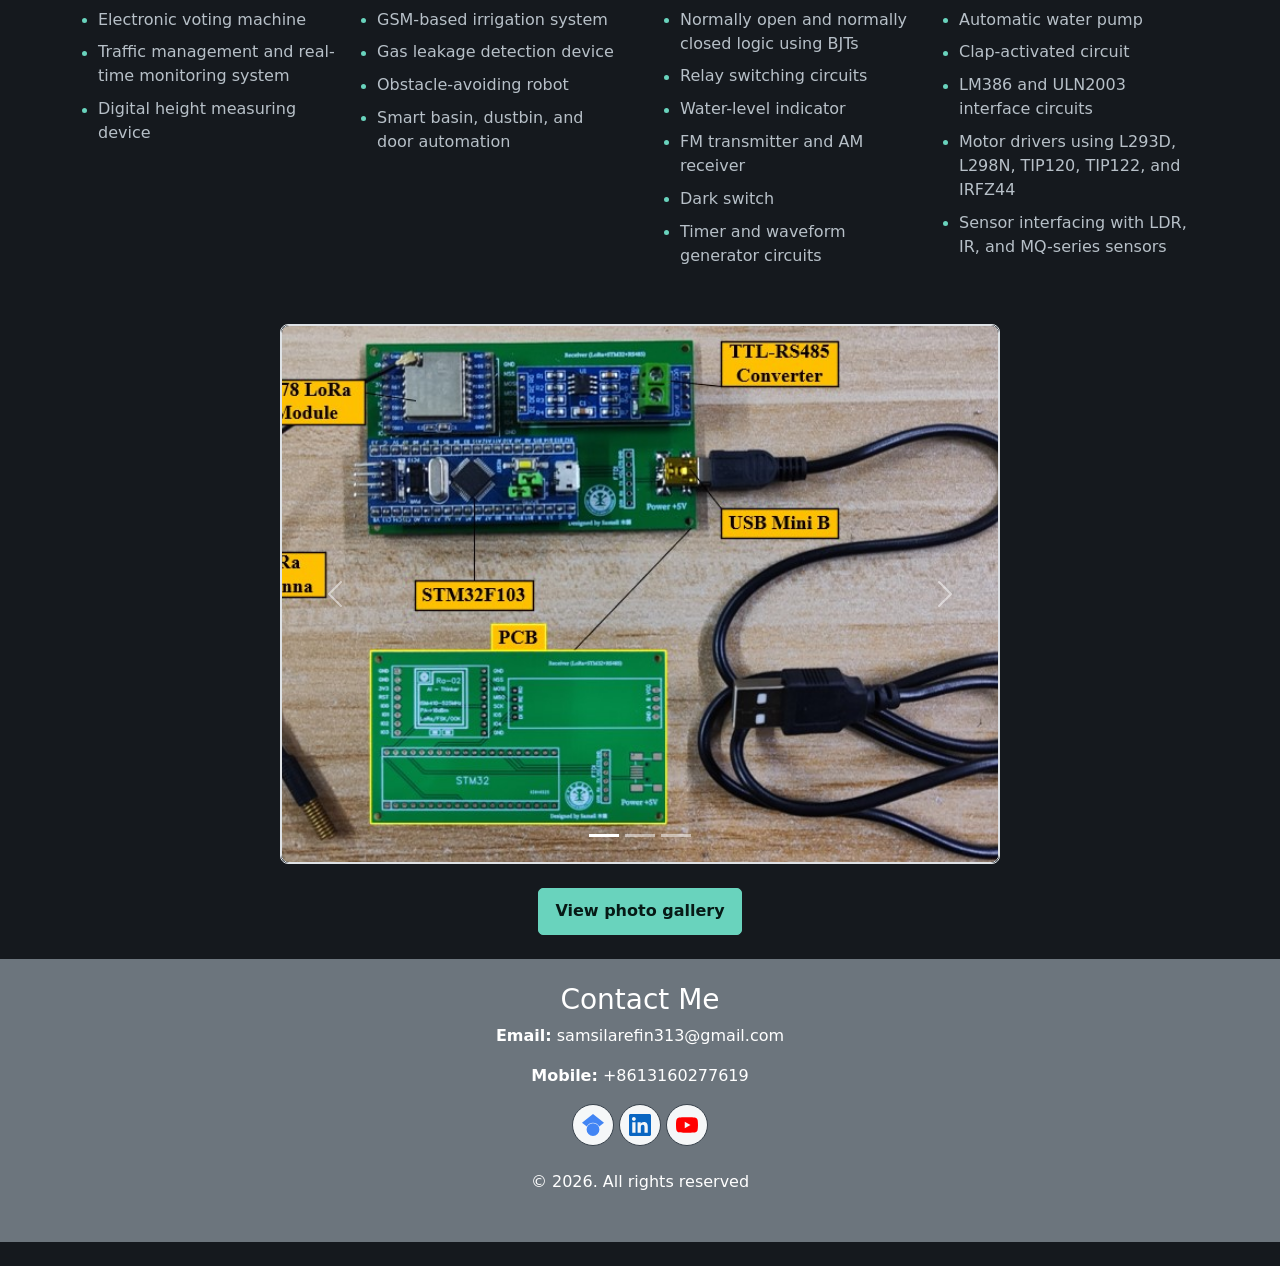
==== commit c87e1095: "Replace social buttons with brand icons" ====
--- a/index.html
+++ b/index.html
@@ -61,9 +61,9 @@
         <p class="profile-summary">My work spans computer vision, firmware, IoT, robotics, and industrial automation, from deploying YOLO models on Raspberry Pi to building STM32-based acquisition and control systems.</p>
         <div class="profile-actions">
           <a class="action-link action-primary" href="#projects">View projects</a>
-          <a class="action-link" href="https://scholar.google.com/citations?user=PEfnKz0AAAAJ&amp;hl=en" target="_blank" rel="noopener noreferrer">Google Scholar</a>
-          <a class="action-link" href="https://www.linkedin.com/in/samsil-arefin-mozumder-20b20a14b/" target="_blank" rel="noopener noreferrer">LinkedIn</a>
-          <a class="action-link" href="https://www.youtube.com/@graytech-sam/videos" target="_blank" rel="noopener noreferrer">YouTube</a>
+          <a class="social-link" href="https://scholar.google.com/citations?user=PEfnKz0AAAAJ&amp;hl=en" target="_blank" rel="noopener noreferrer" aria-label="Google Scholar" title="Google Scholar"><img src="images/icons/google-scholar.svg" alt="" width="22" height="22"></a>
+          <a class="social-link" href="https://www.linkedin.com/in/samsil-arefin-mozumder-20b20a14b/" target="_blank" rel="noopener noreferrer" aria-label="LinkedIn" title="LinkedIn"><img src="images/icons/linkedin.svg" alt="" width="22" height="22"></a>
+          <a class="social-link" href="https://www.youtube.com/@graytech-sam/videos" target="_blank" rel="noopener noreferrer" aria-label="YouTube" title="YouTube"><img src="images/icons/youtube.svg" alt="" width="22" height="22"></a>
         </div>
 
       </div>
@@ -494,15 +494,16 @@
     <div class="p-4 my-4 mx-auto text-center text-white">
       <h3>Contact Me</h3>
       <p>
-        <span class="text-white"><i class="fas fa-envelope-square"> Email:</i></span>
+        <strong>Email:</strong>
         samsilarefin313@gmail.com
       </p>
       <p>
-        <span class="text-white"><i class="fas fa-mobile-alt"> Mobile:</i></span>
+        <strong>Mobile:</strong>
         +8613160277619
       </p>
-      <a class="action-link" target="_blank" rel="noopener noreferrer" href="https://www.linkedin.com/in/samsil-arefin-mozumder-20b20a14b">LinkedIn</a>
-      <a class="action-link" target="_blank" rel="noopener noreferrer" href="https://www.youtube.com/@graytech-sam/videos">YouTube</a>
+      <a class="social-link" href="https://scholar.google.com/citations?user=PEfnKz0AAAAJ&amp;hl=en" target="_blank" rel="noopener noreferrer" aria-label="Google Scholar" title="Google Scholar"><img src="images/icons/google-scholar.svg" alt="" width="22" height="22"></a>
+      <a class="social-link" href="https://www.linkedin.com/in/samsil-arefin-mozumder-20b20a14b/" target="_blank" rel="noopener noreferrer" aria-label="LinkedIn" title="LinkedIn"><img src="images/icons/linkedin.svg" alt="" width="22" height="22"></a>
+      <a class="social-link" href="https://www.youtube.com/@graytech-sam/videos" target="_blank" rel="noopener noreferrer" aria-label="YouTube" title="YouTube"><img src="images/icons/youtube.svg" alt="" width="22" height="22"></a>
 
       <p class="my-4">© 2026. All rights reserved</p>
     </div>
--- a/style.css
+++ b/style.css
@@ -170,6 +170,28 @@
     border-color: var(--accent);
 }
 
+.social-link {
+    display: inline-grid;
+    width: 42px;
+    height: 42px;
+    place-items: center;
+    background: #f5f7f8;
+    border: 1px solid var(--border);
+    border-radius: 50%;
+    transition: border-color 160ms ease, transform 160ms ease;
+}
+
+.social-link:hover,
+.social-link:focus-visible {
+    border-color: var(--accent);
+    transform: translateY(-2px);
+}
+
+.social-link:focus-visible {
+    outline: 2px solid var(--accent);
+    outline-offset: 2px;
+}
+
 .action-primary {
     color: #071a16;
     background: var(--accent);
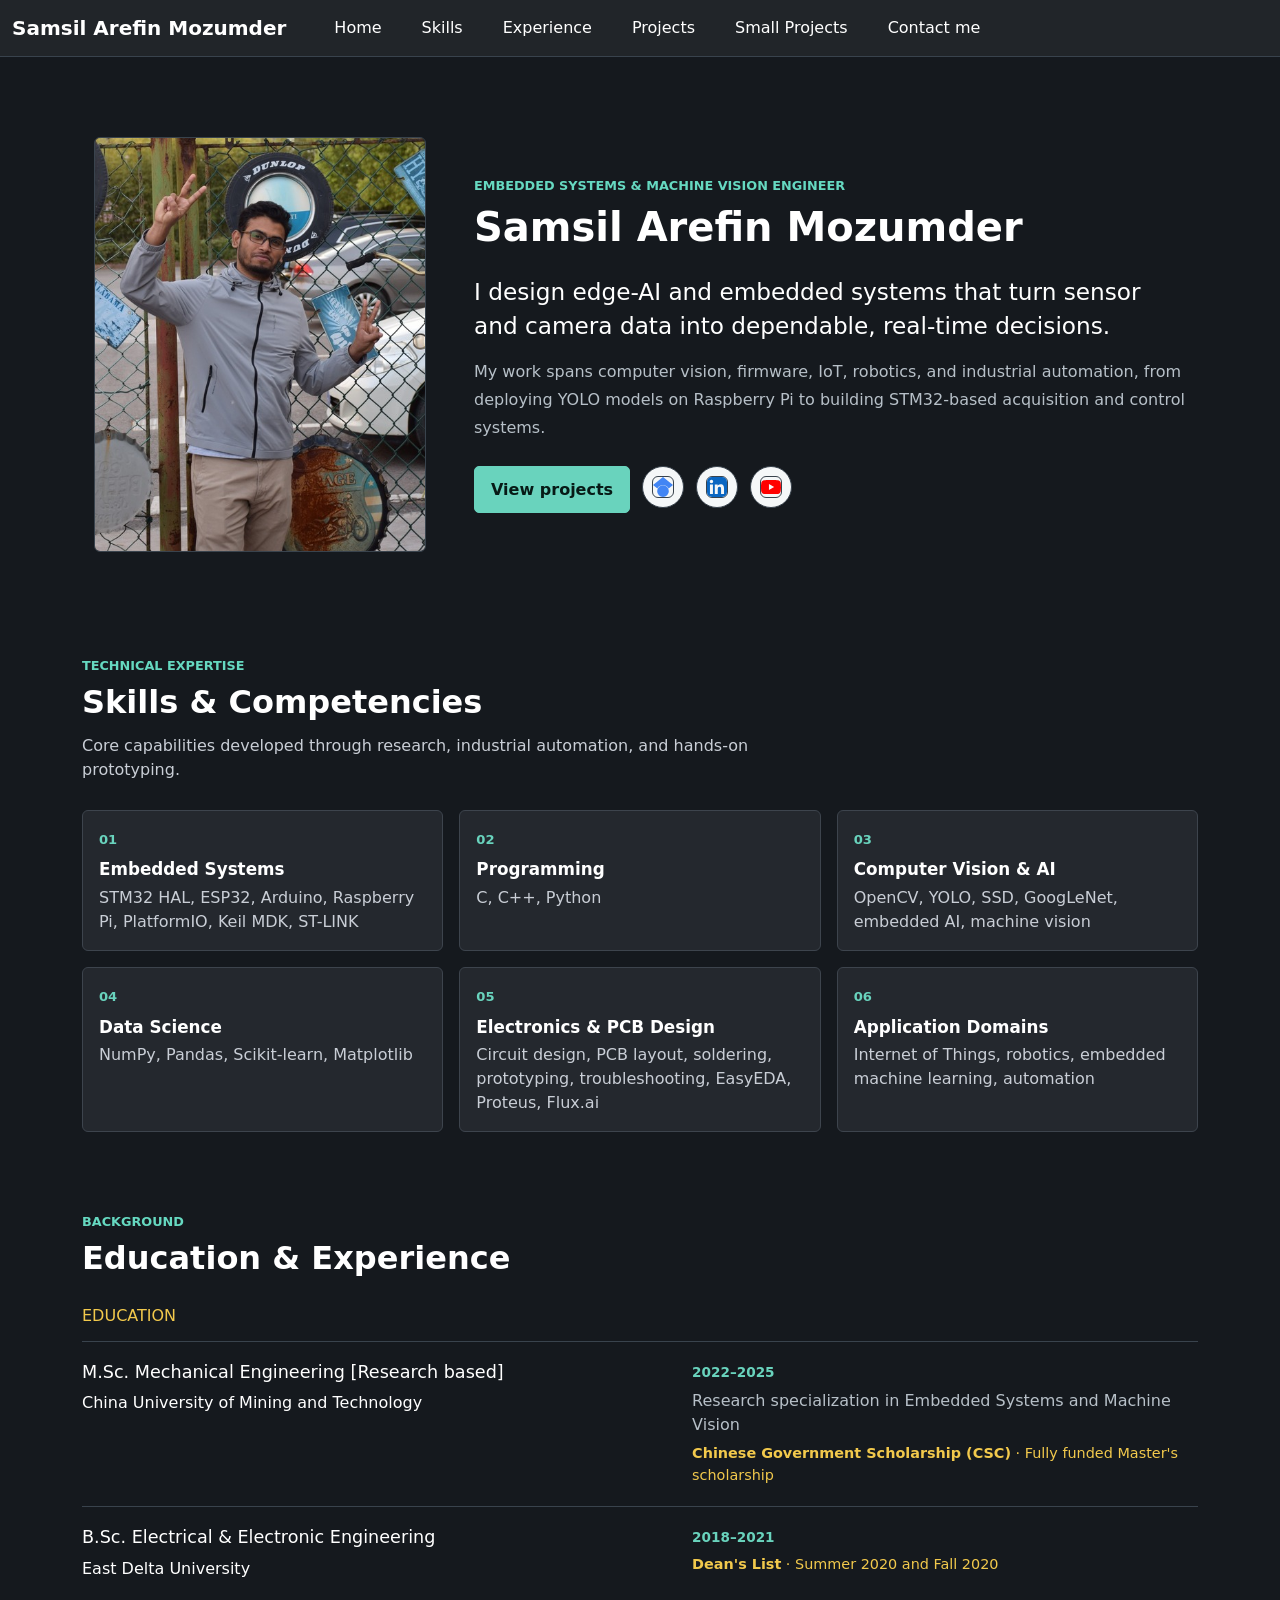
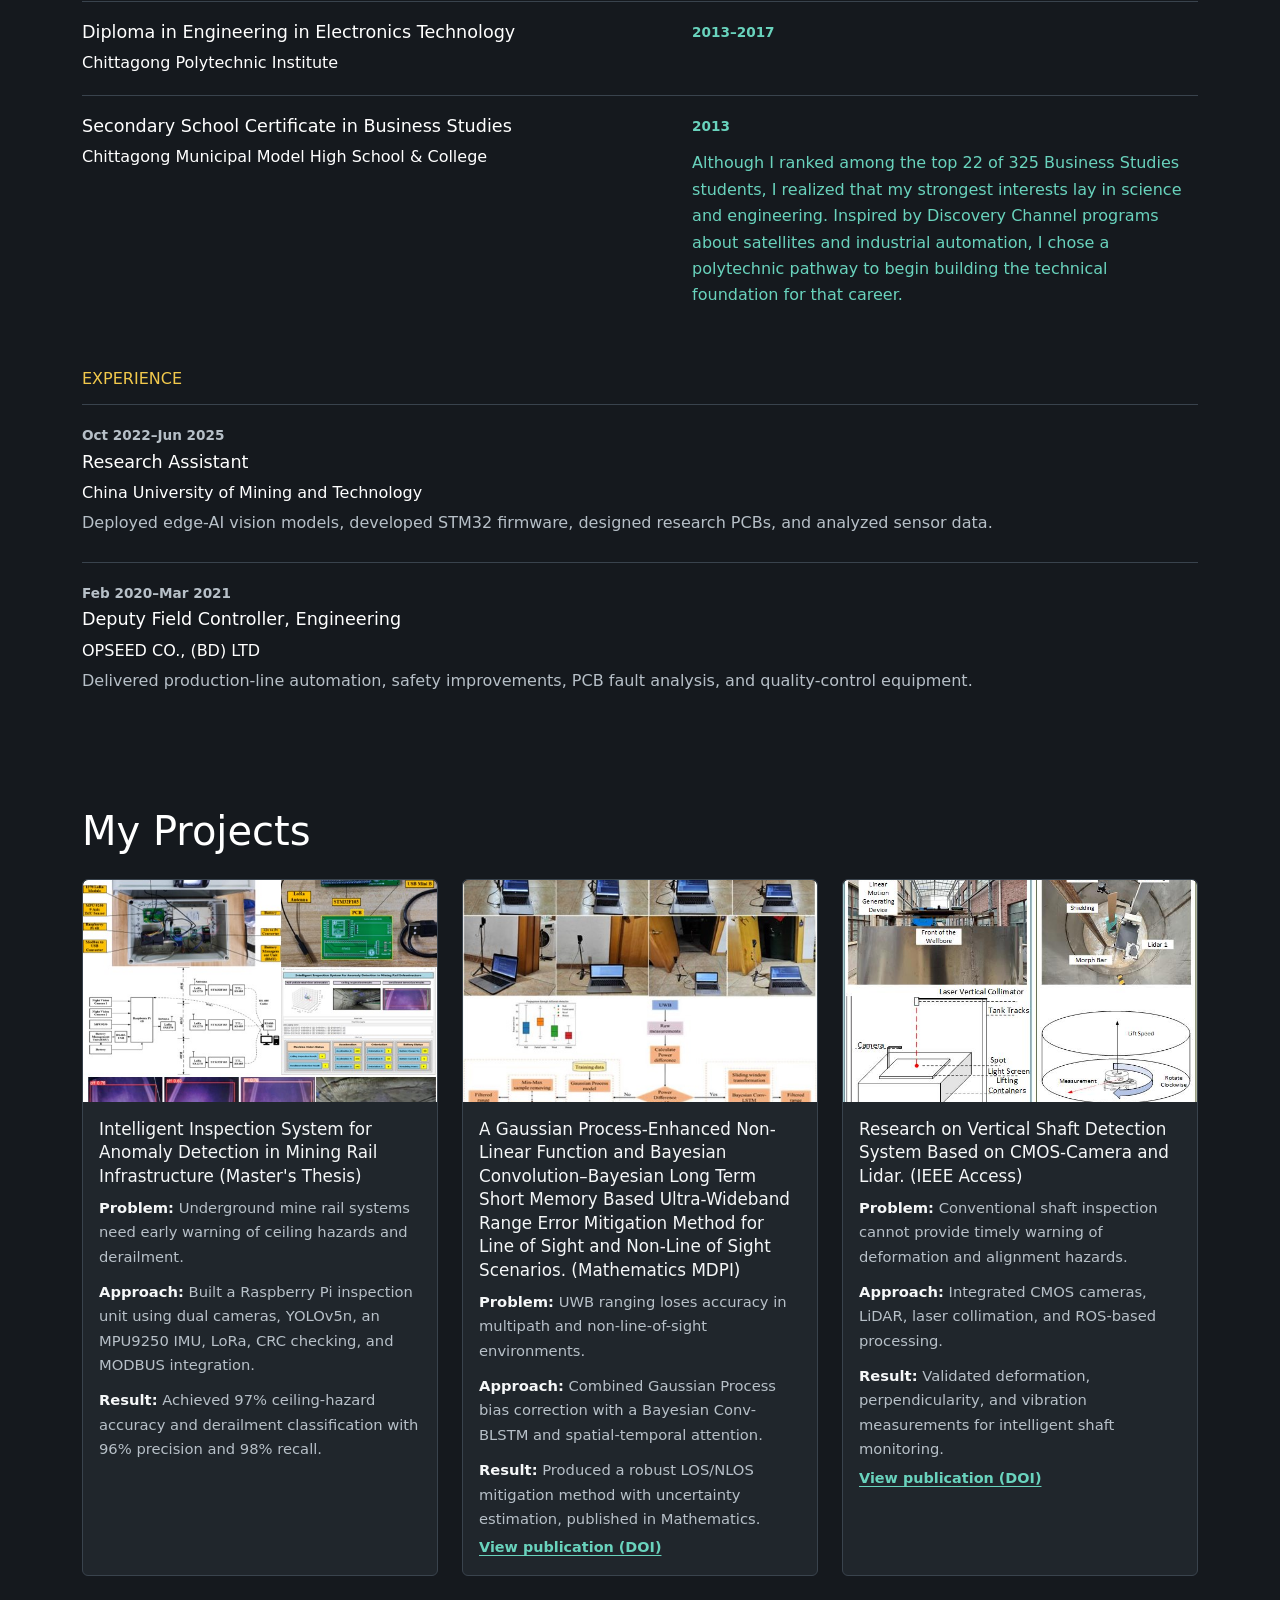
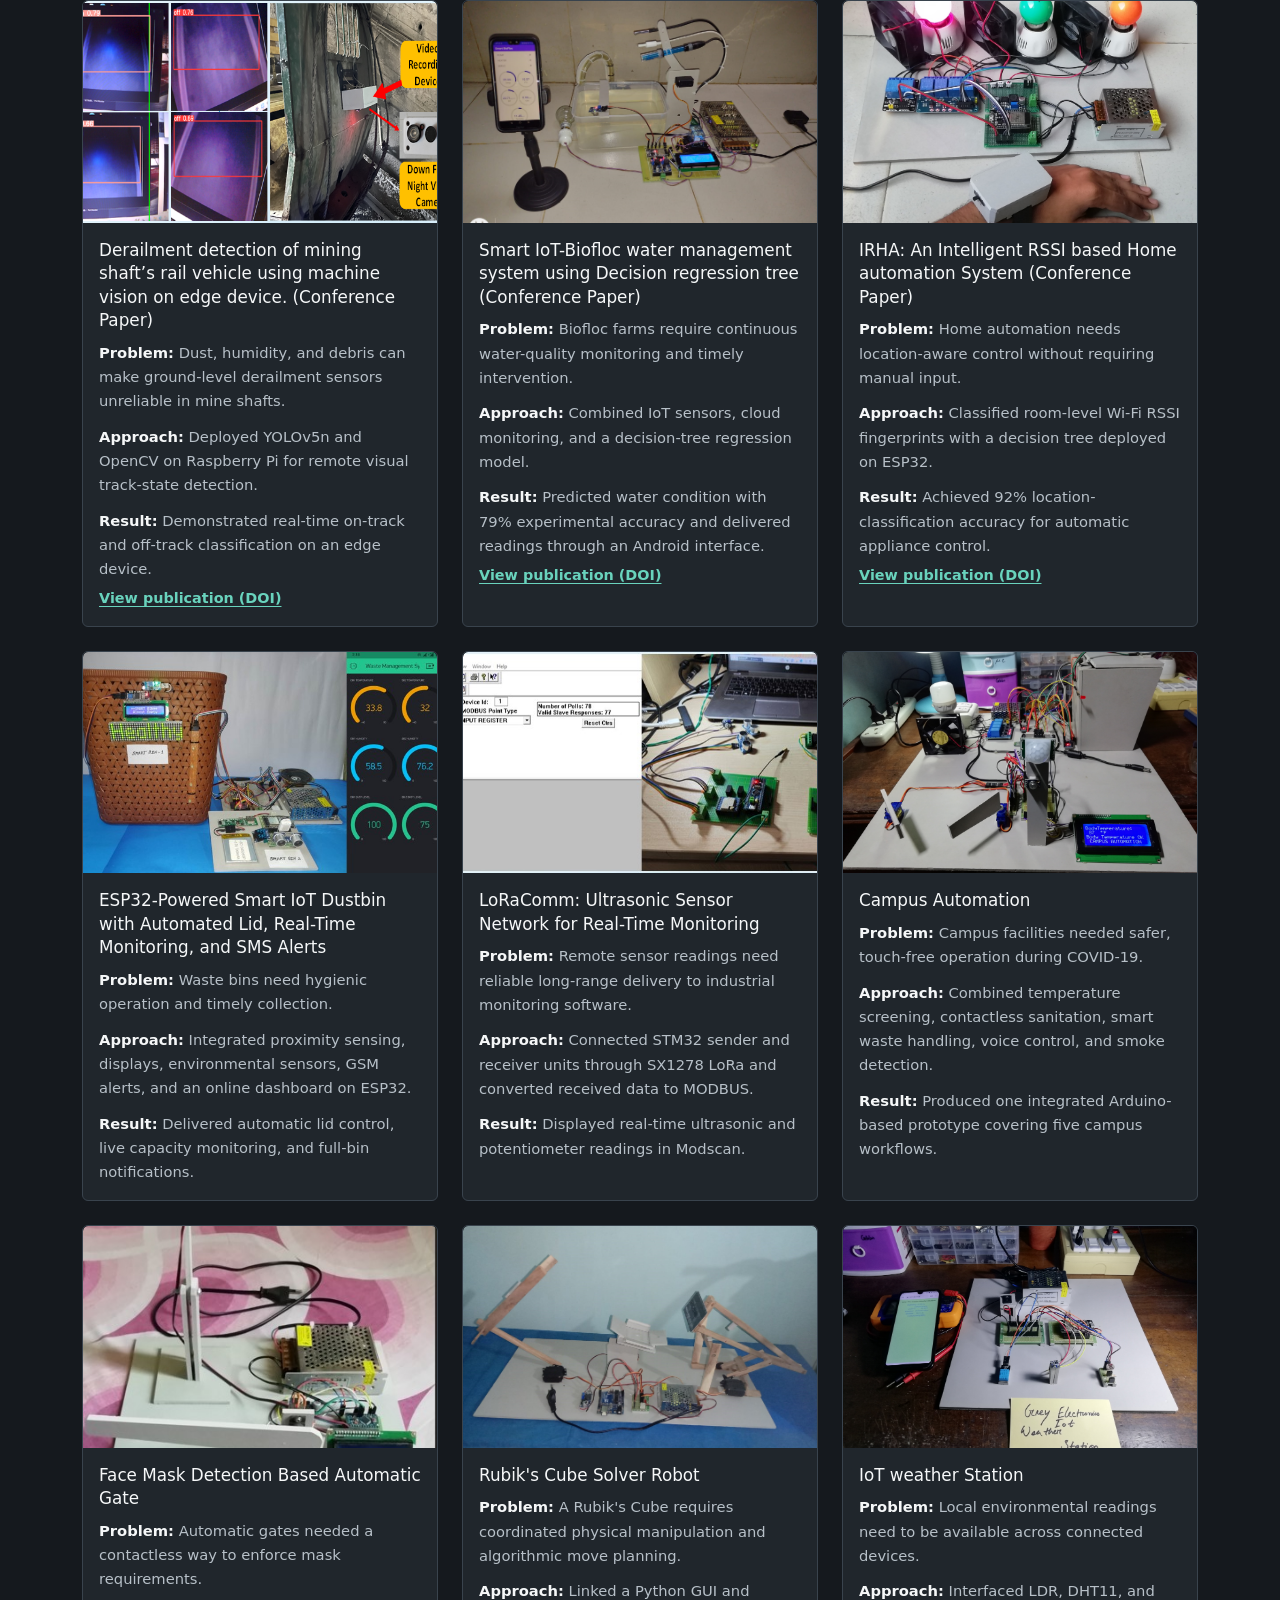
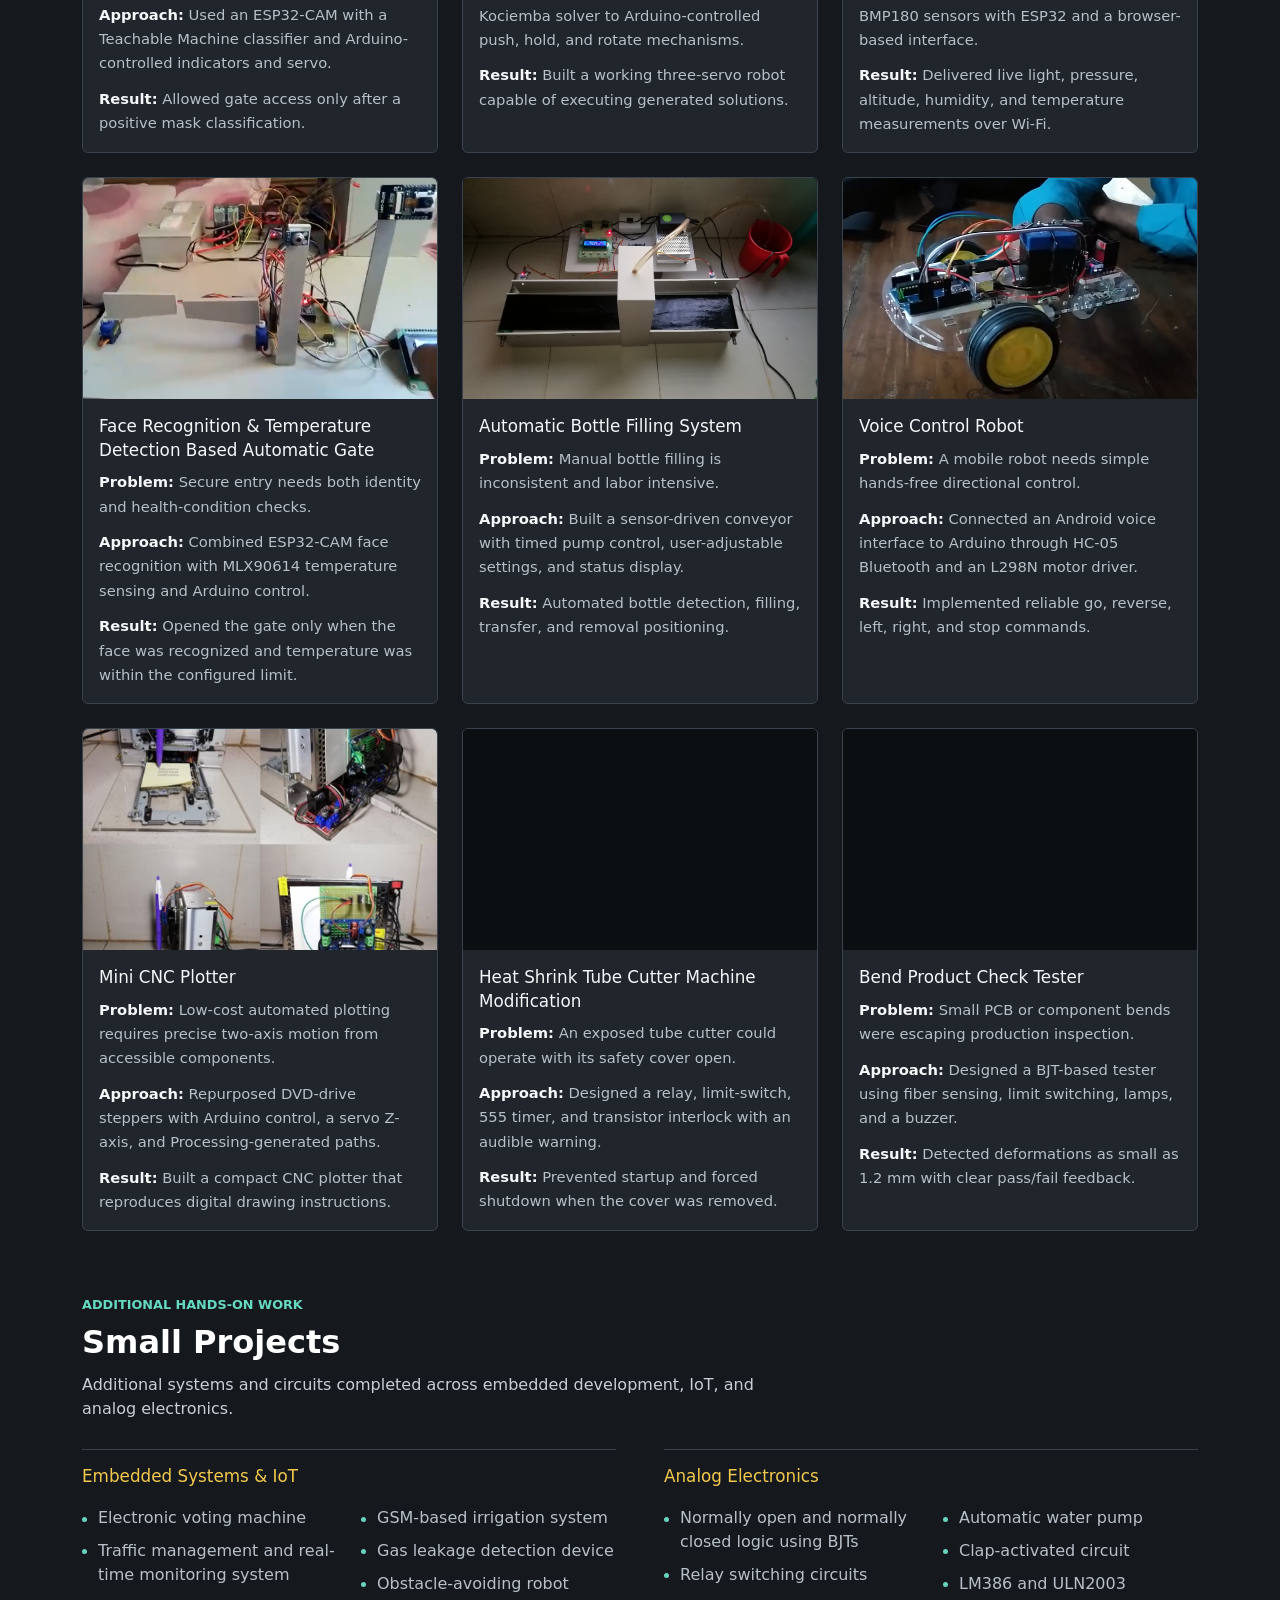
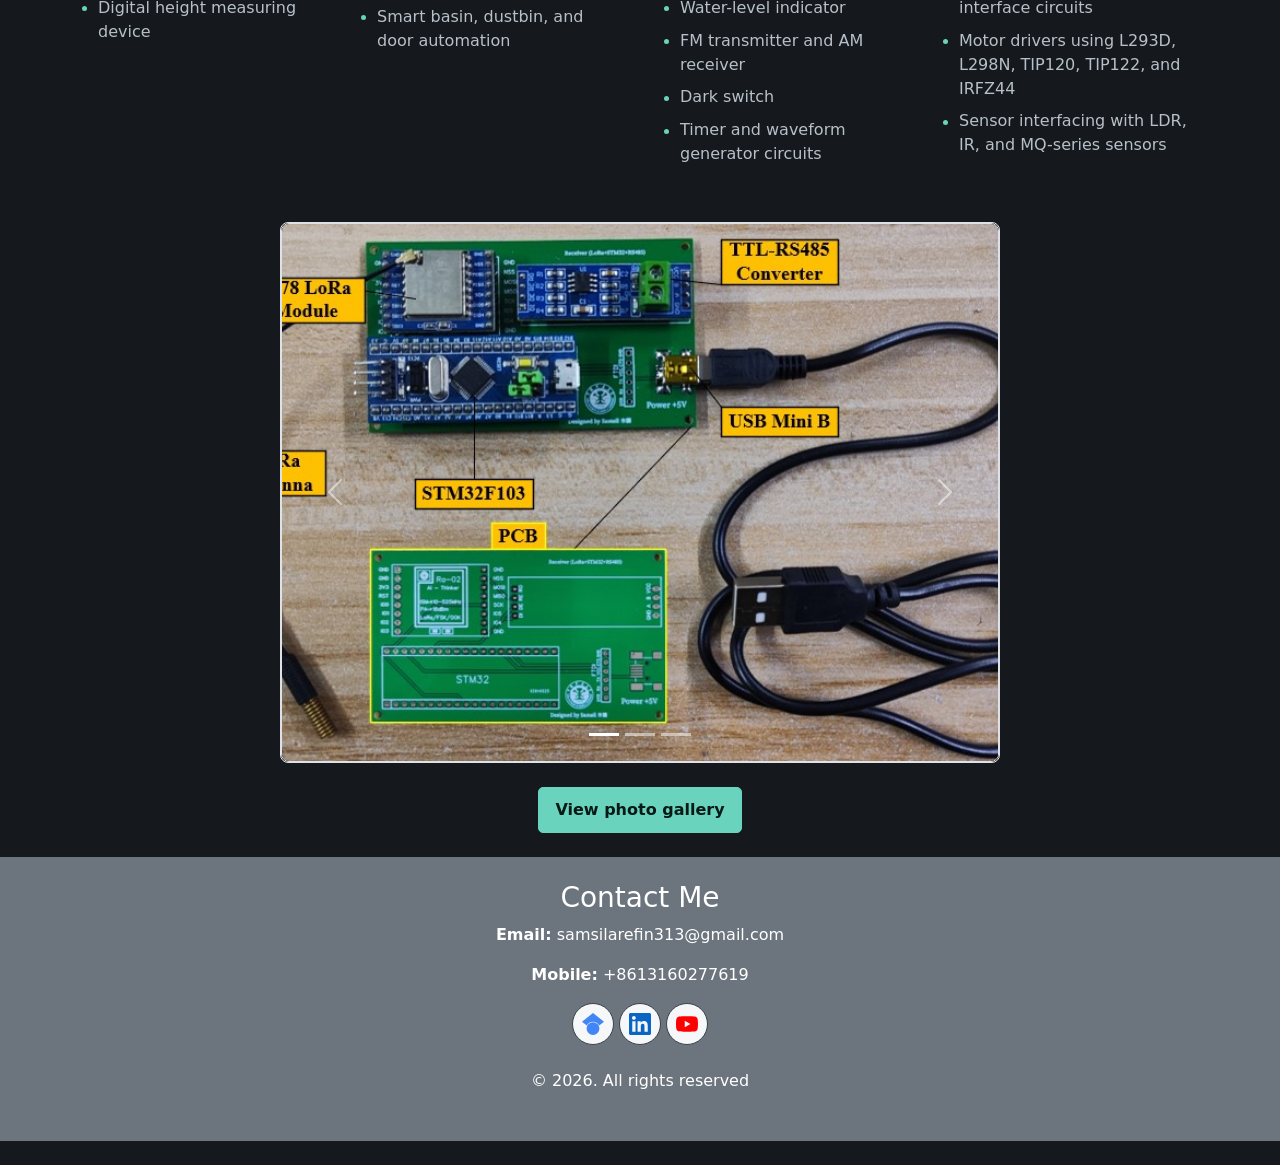
==== commit 2529bb86: "Balance education details across page" ====
--- a/index.html
+++ b/index.html
@@ -115,10 +115,22 @@
       <div class="timeline-grid">
         <div>
           <h3 class="column-title">Education</h3>
-          <article class="timeline-item"><p class="item-date">2022–2025</p><h4>M.Sc. Mechanical Engineering [Research based]</h4><p>China University of Mining and Technology</p><p class="item-detail">Research specialization in Embedded Systems and Machine Vision</p><p class="education-honor"><strong>Chinese Government Scholarship (CSC)</strong> · Fully funded Master's scholarship</p></article>
-          <article class="timeline-item"><p class="item-date">2018–2021</p><h4>B.Sc. Electrical &amp; Electronic Engineering</h4><p>East Delta University</p><p class="education-honor"><strong>Dean's List</strong> · Summer 2020 and Fall 2020</p></article>
-          <article class="timeline-item"><p class="item-date">2013–2017</p><h4>Diploma in Engineering in Electronics Technology</h4><p>Chittagong Polytechnic Institute</p></article>
-          <article class="timeline-item"><p class="item-date">2013</p><h4>Secondary School Certificate in Business Studies</h4><p>Chittagong Municipal Model High School &amp; College</p><p class="pathway-note">Although I ranked among the top 22 of 325 Business Studies students, I realized that my strongest interests lay in science and engineering. Inspired by Discovery Channel programs about satellites and industrial automation, I chose a polytechnic pathway to begin building the technical foundation for that career.</p></article>
+          <article class="timeline-item education-item">
+            <div class="education-main"><h4>M.Sc. Mechanical Engineering [Research based]</h4><p>China University of Mining and Technology</p></div>
+            <div class="education-meta"><p class="item-date">2022–2025</p><p class="item-detail">Research specialization in Embedded Systems and Machine Vision</p><p class="education-honor"><strong>Chinese Government Scholarship (CSC)</strong> · Fully funded Master's scholarship</p></div>
+          </article>
+          <article class="timeline-item education-item">
+            <div class="education-main"><h4>B.Sc. Electrical &amp; Electronic Engineering</h4><p>East Delta University</p></div>
+            <div class="education-meta"><p class="item-date">2018–2021</p><p class="education-honor"><strong>Dean's List</strong> · Summer 2020 and Fall 2020</p></div>
+          </article>
+          <article class="timeline-item education-item">
+            <div class="education-main"><h4>Diploma in Engineering in Electronics Technology</h4><p>Chittagong Polytechnic Institute</p></div>
+            <div class="education-meta"><p class="item-date">2013–2017</p></div>
+          </article>
+          <article class="timeline-item education-item">
+            <div class="education-main"><h4>Secondary School Certificate in Business Studies</h4><p>Chittagong Municipal Model High School &amp; College</p></div>
+            <div class="education-meta"><p class="item-date">2013</p><p class="pathway-note">Although I ranked among the top 22 of 325 Business Studies students, I realized that my strongest interests lay in science and engineering. Inspired by Discovery Channel programs about satellites and industrial automation, I chose a polytechnic pathway to begin building the technical foundation for that career.</p></div>
+          </article>
         </div>
         <div>
           <h3 class="column-title">Experience</h3>
--- a/style.css
+++ b/style.css
@@ -235,6 +235,22 @@
     margin-bottom: 0.4rem;
 }
 
+.education-item {
+    display: grid;
+    grid-template-columns: minmax(0, 1fr) minmax(320px, 0.9fr);
+    gap: 3rem;
+    align-items: start;
+}
+
+.education-main p,
+.education-meta p:last-child {
+    margin-bottom: 0;
+}
+
+.education-meta .item-date {
+    color: var(--accent);
+}
+
 .item-date, .item-detail {
     color: var(--muted);
 }
@@ -461,6 +477,11 @@
 }
 
 @media (max-width: 767.98px) {
+    .education-item {
+        grid-template-columns: 1fr;
+        gap: 0.65rem;
+    }
+
     #home { min-height: auto; }
 }
 
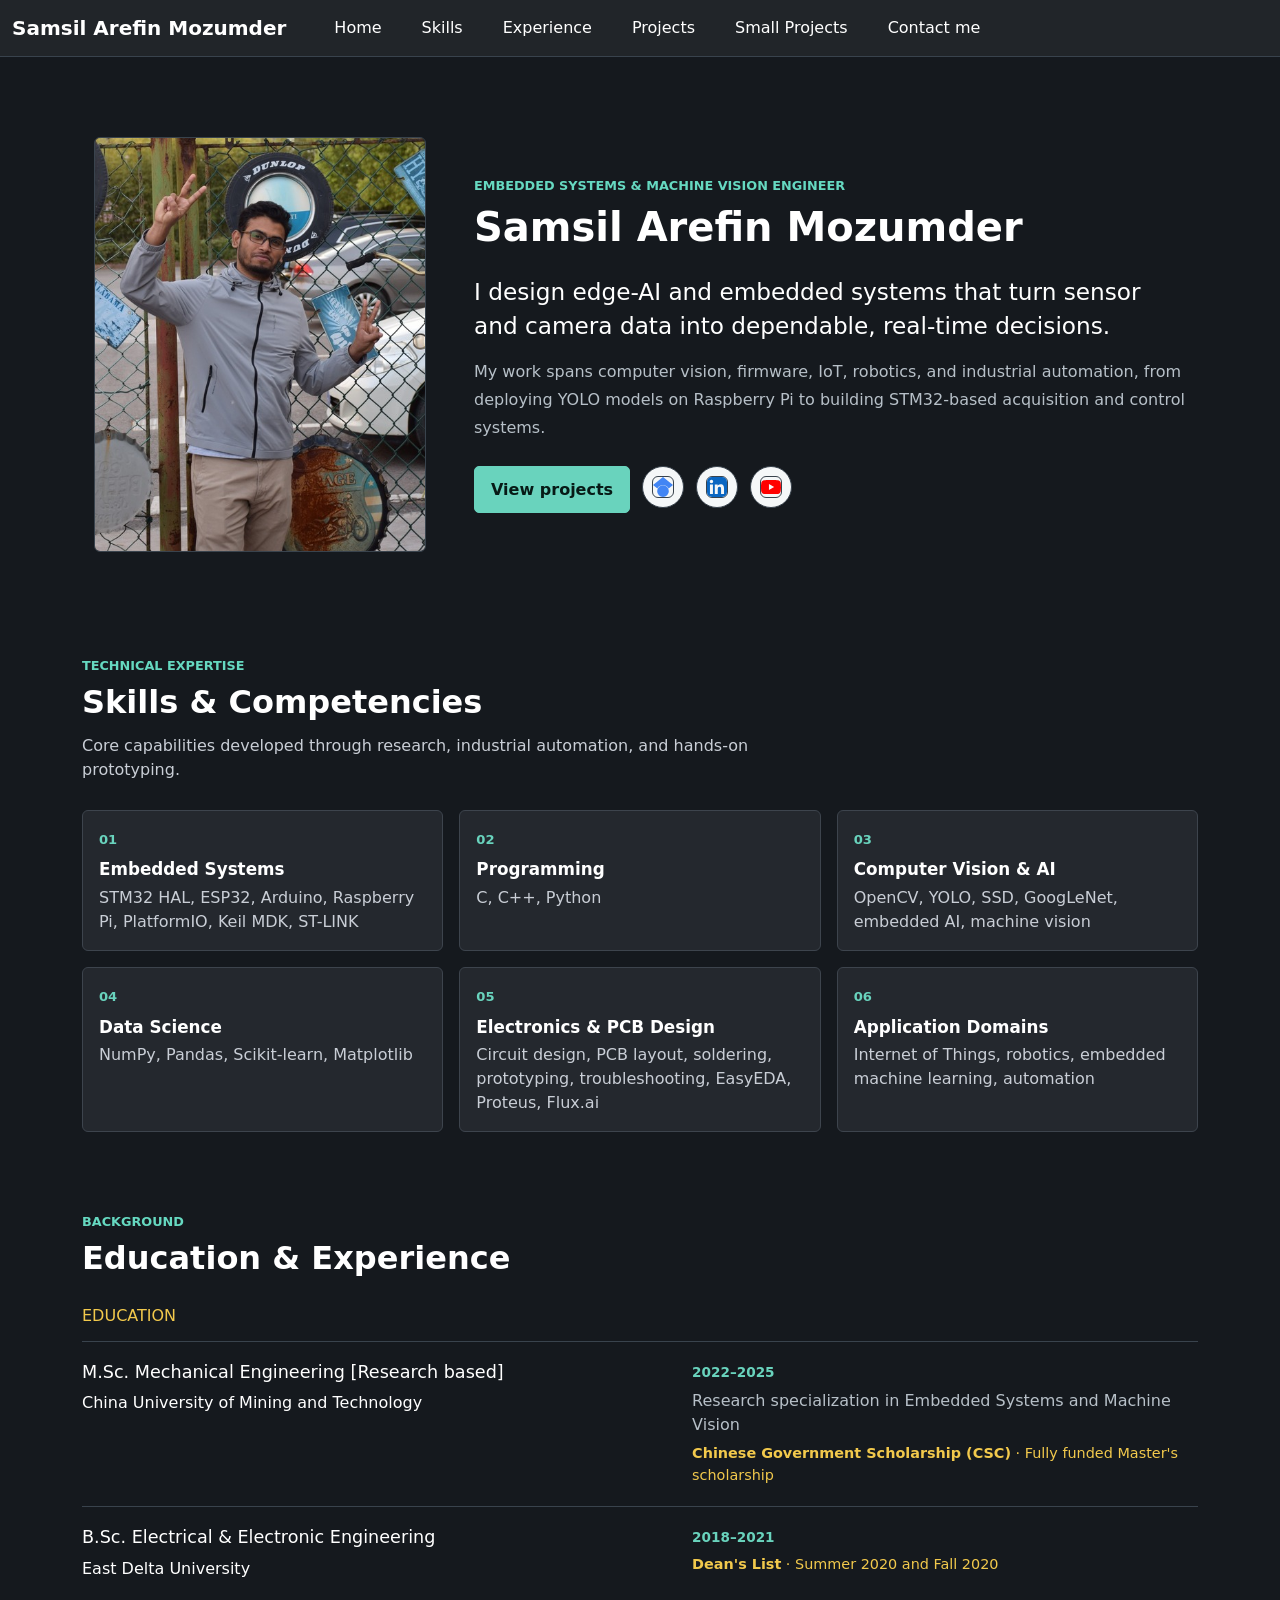
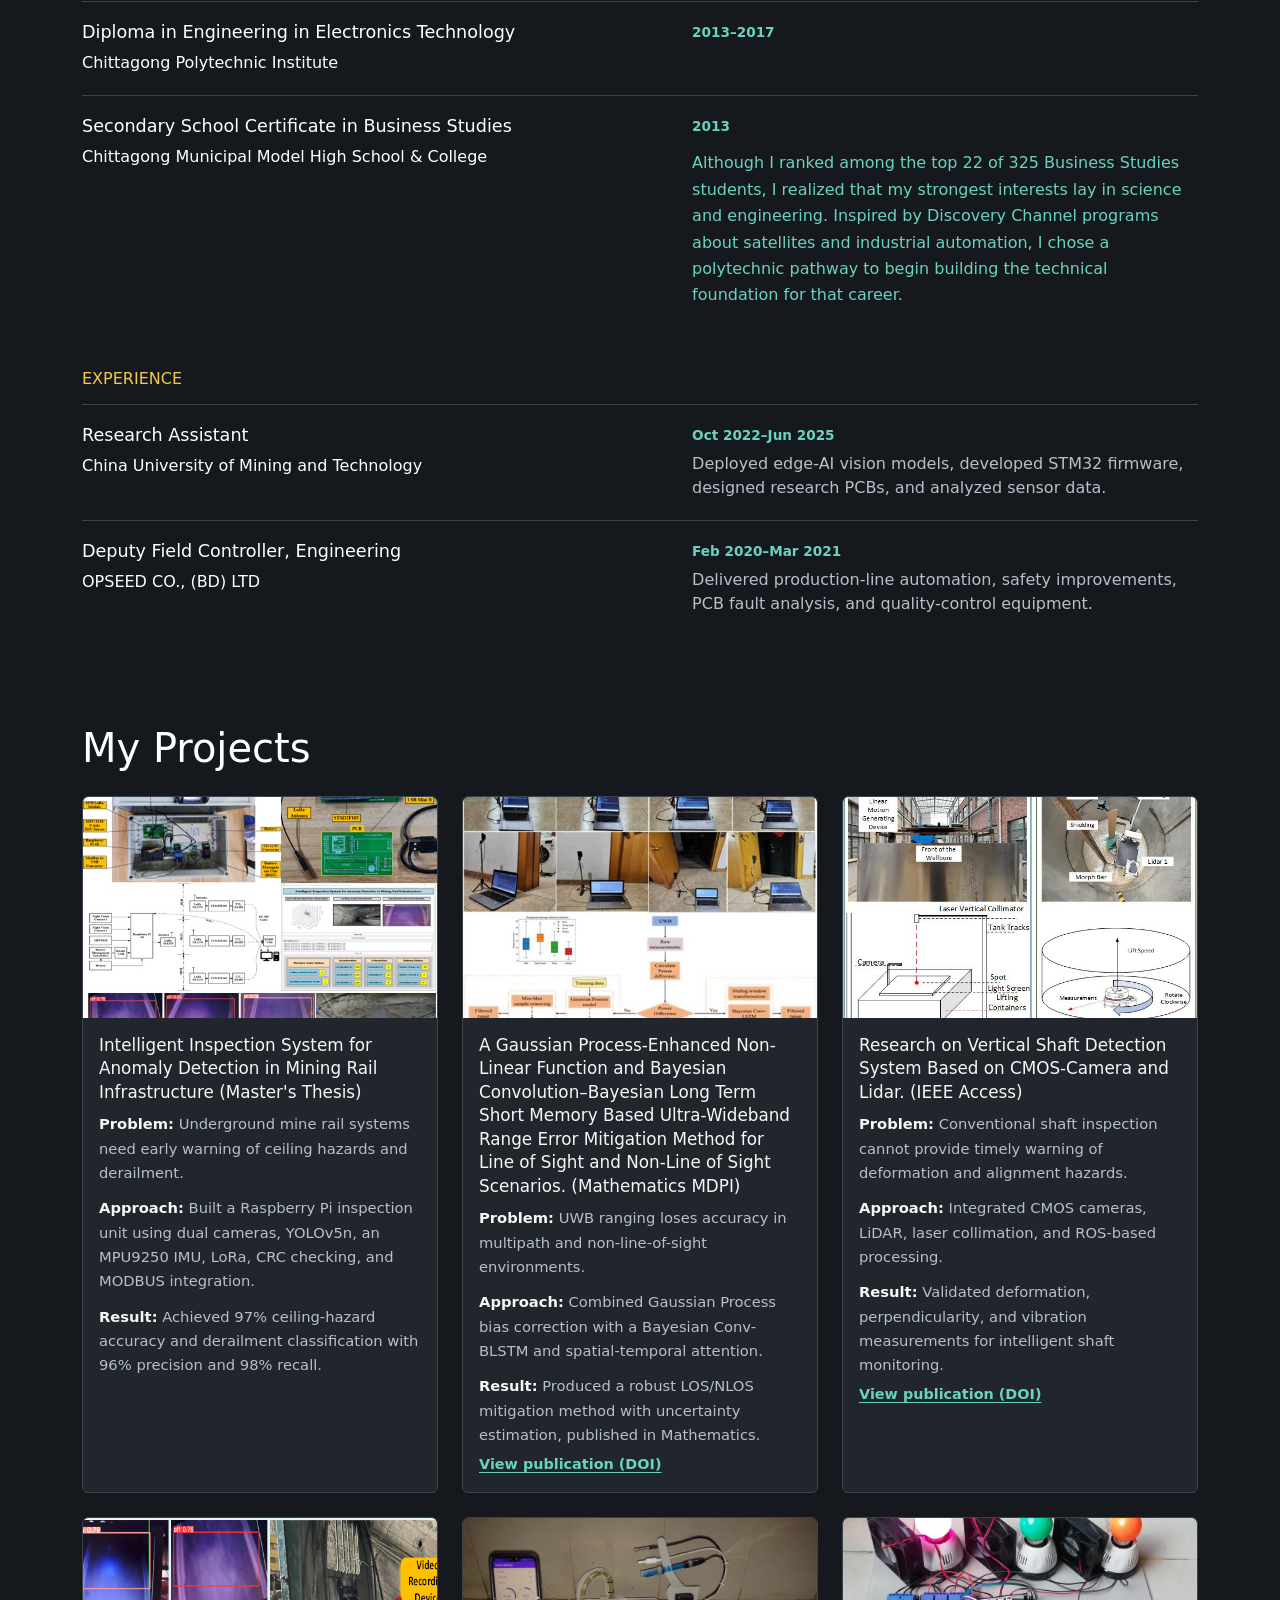
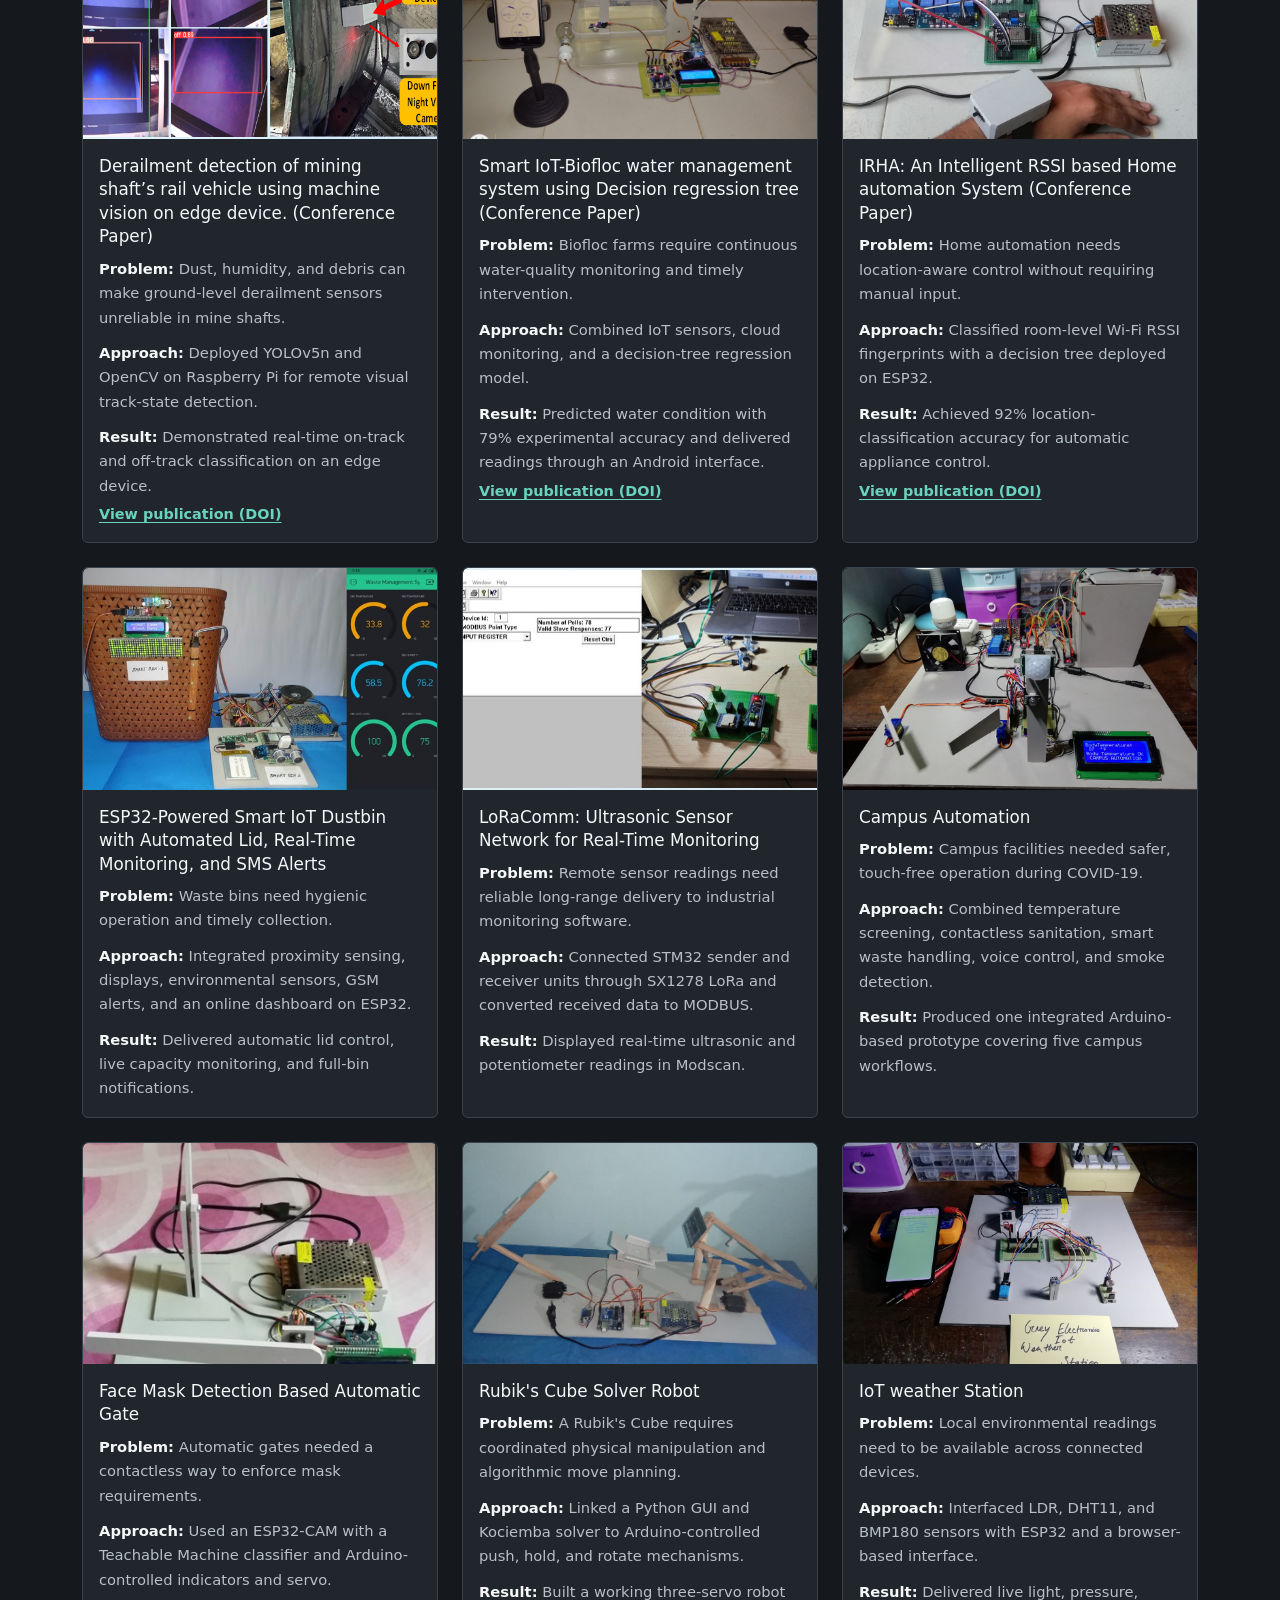
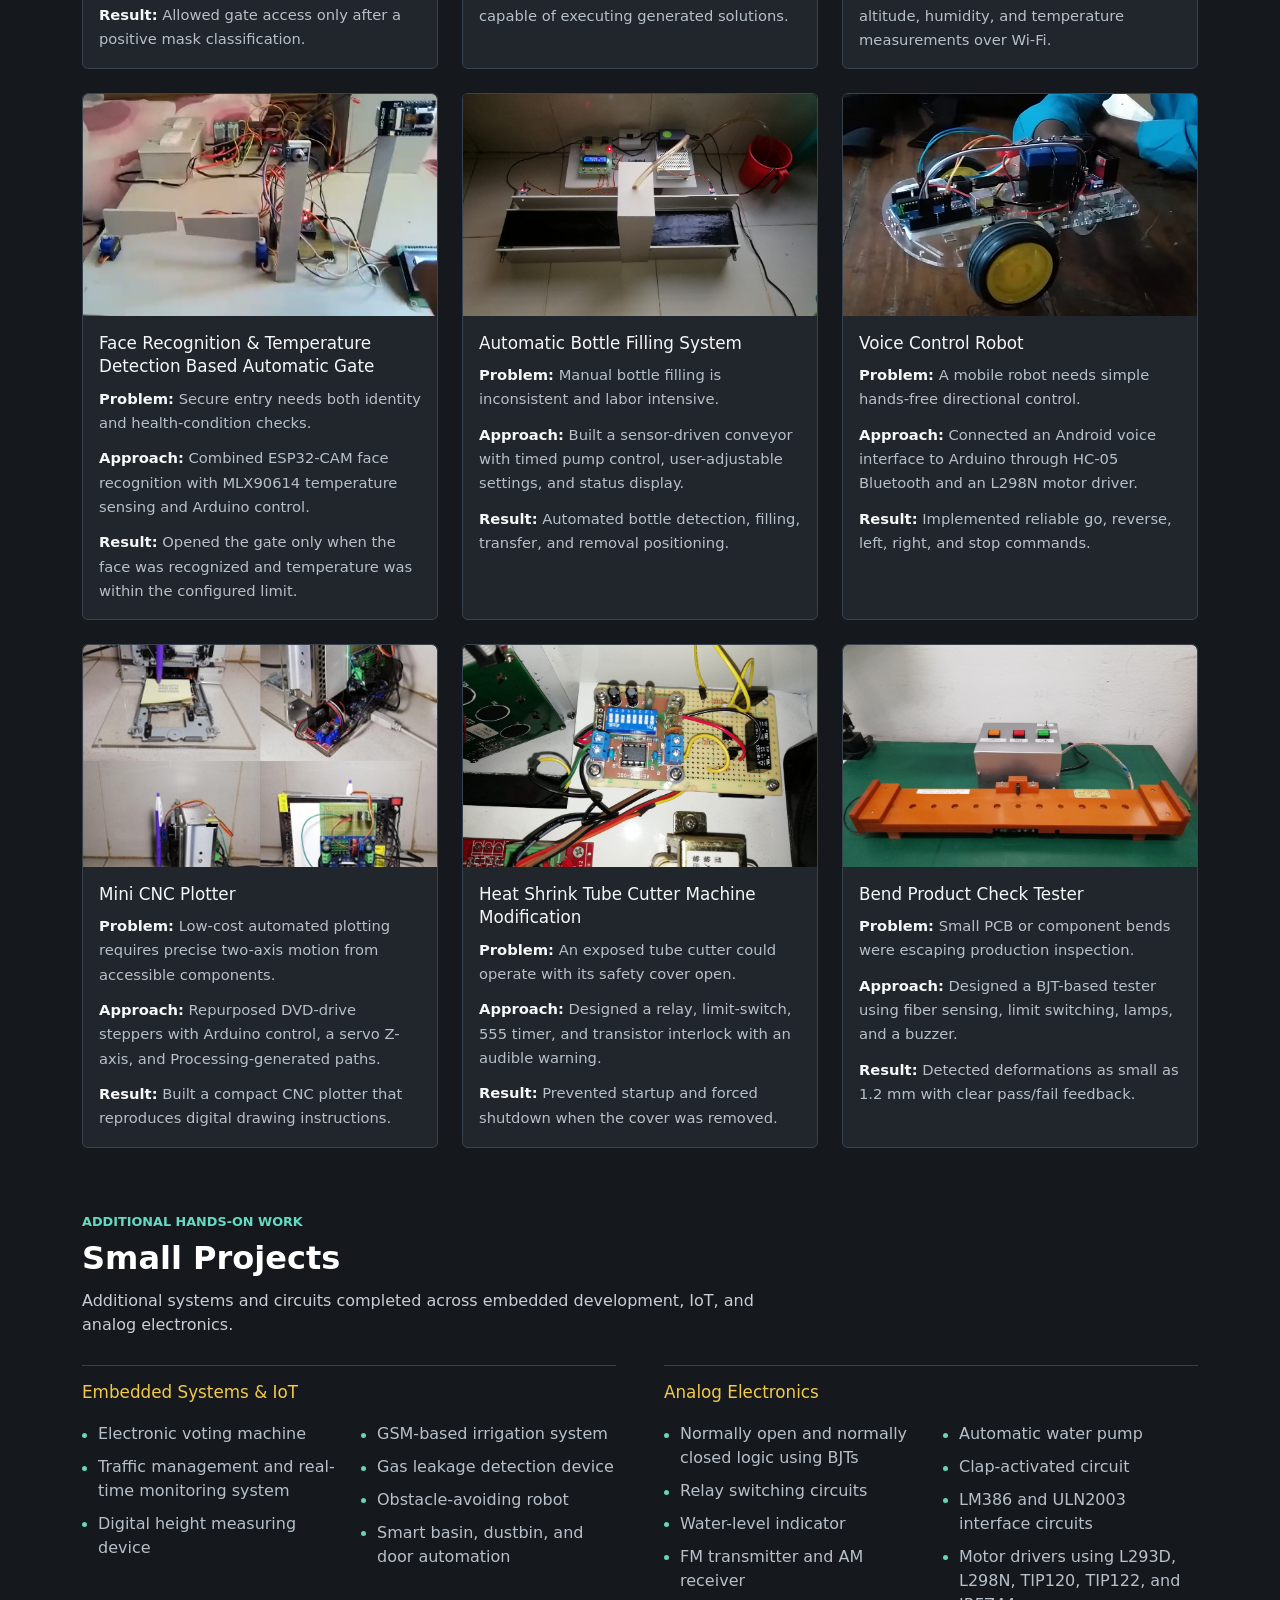
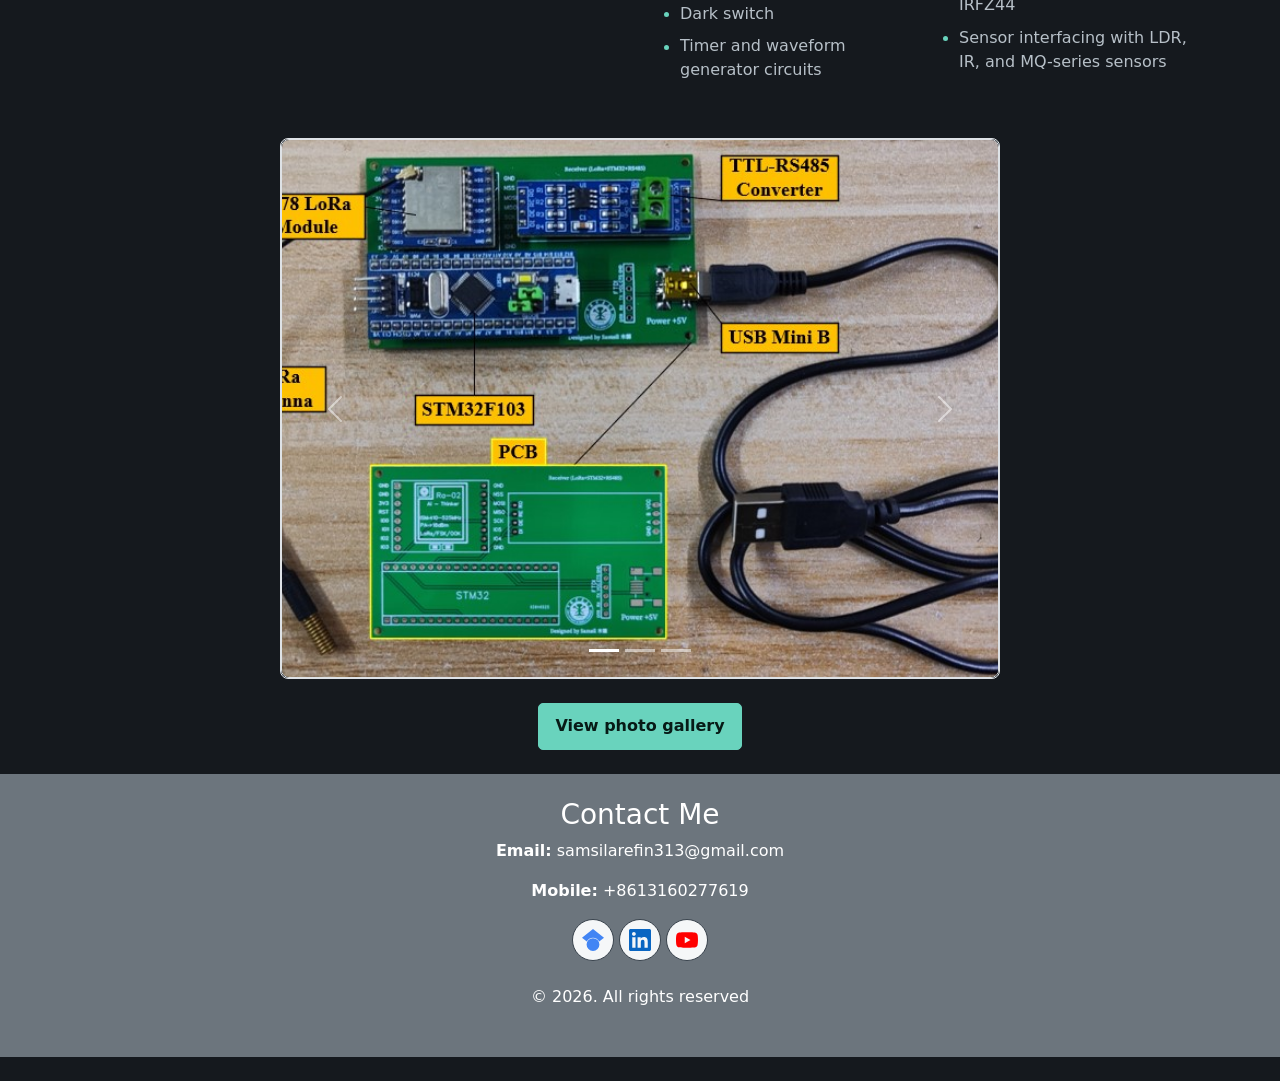
==== commit 648c546a: "Balance experience details across page" ====
--- a/index.html
+++ b/index.html
@@ -134,8 +134,14 @@
         </div>
         <div>
           <h3 class="column-title">Experience</h3>
-          <article class="timeline-item"><p class="item-date">Oct 2022–Jun 2025</p><h4>Research Assistant</h4><p>China University of Mining and Technology</p><p class="item-detail">Deployed edge-AI vision models, developed STM32 firmware, designed research PCBs, and analyzed sensor data.</p></article>
-          <article class="timeline-item"><p class="item-date">Feb 2020–Mar 2021</p><h4>Deputy Field Controller, Engineering</h4><p>OPSEED CO., (BD) LTD</p><p class="item-detail">Delivered production-line automation, safety improvements, PCB fault analysis, and quality-control equipment.</p></article>
+          <article class="timeline-item experience-item">
+            <div class="experience-main"><h4>Research Assistant</h4><p>China University of Mining and Technology</p></div>
+            <div class="experience-meta"><p class="item-date">Oct 2022–Jun 2025</p><p class="item-detail">Deployed edge-AI vision models, developed STM32 firmware, designed research PCBs, and analyzed sensor data.</p></div>
+          </article>
+          <article class="timeline-item experience-item">
+            <div class="experience-main"><h4>Deputy Field Controller, Engineering</h4><p>OPSEED CO., (BD) LTD</p></div>
+            <div class="experience-meta"><p class="item-date">Feb 2020–Mar 2021</p><p class="item-detail">Delivered production-line automation, safety improvements, PCB fault analysis, and quality-control equipment.</p></div>
+          </article>
         </div>
       </div>
     </section>
--- a/style.css
+++ b/style.css
@@ -235,7 +235,8 @@
     margin-bottom: 0.4rem;
 }
 
-.education-item {
+.education-item,
+.experience-item {
     display: grid;
     grid-template-columns: minmax(0, 1fr) minmax(320px, 0.9fr);
     gap: 3rem;
@@ -243,11 +244,14 @@
 }
 
 .education-main p,
-.education-meta p:last-child {
+.education-meta p:last-child,
+.experience-main p,
+.experience-meta p:last-child {
     margin-bottom: 0;
 }
 
-.education-meta .item-date {
+.education-meta .item-date,
+.experience-meta .item-date {
     color: var(--accent);
 }
 
@@ -477,7 +481,8 @@
 }
 
 @media (max-width: 767.98px) {
-    .education-item {
+    .education-item,
+    .experience-item {
         grid-template-columns: 1fr;
         gap: 0.65rem;
     }
